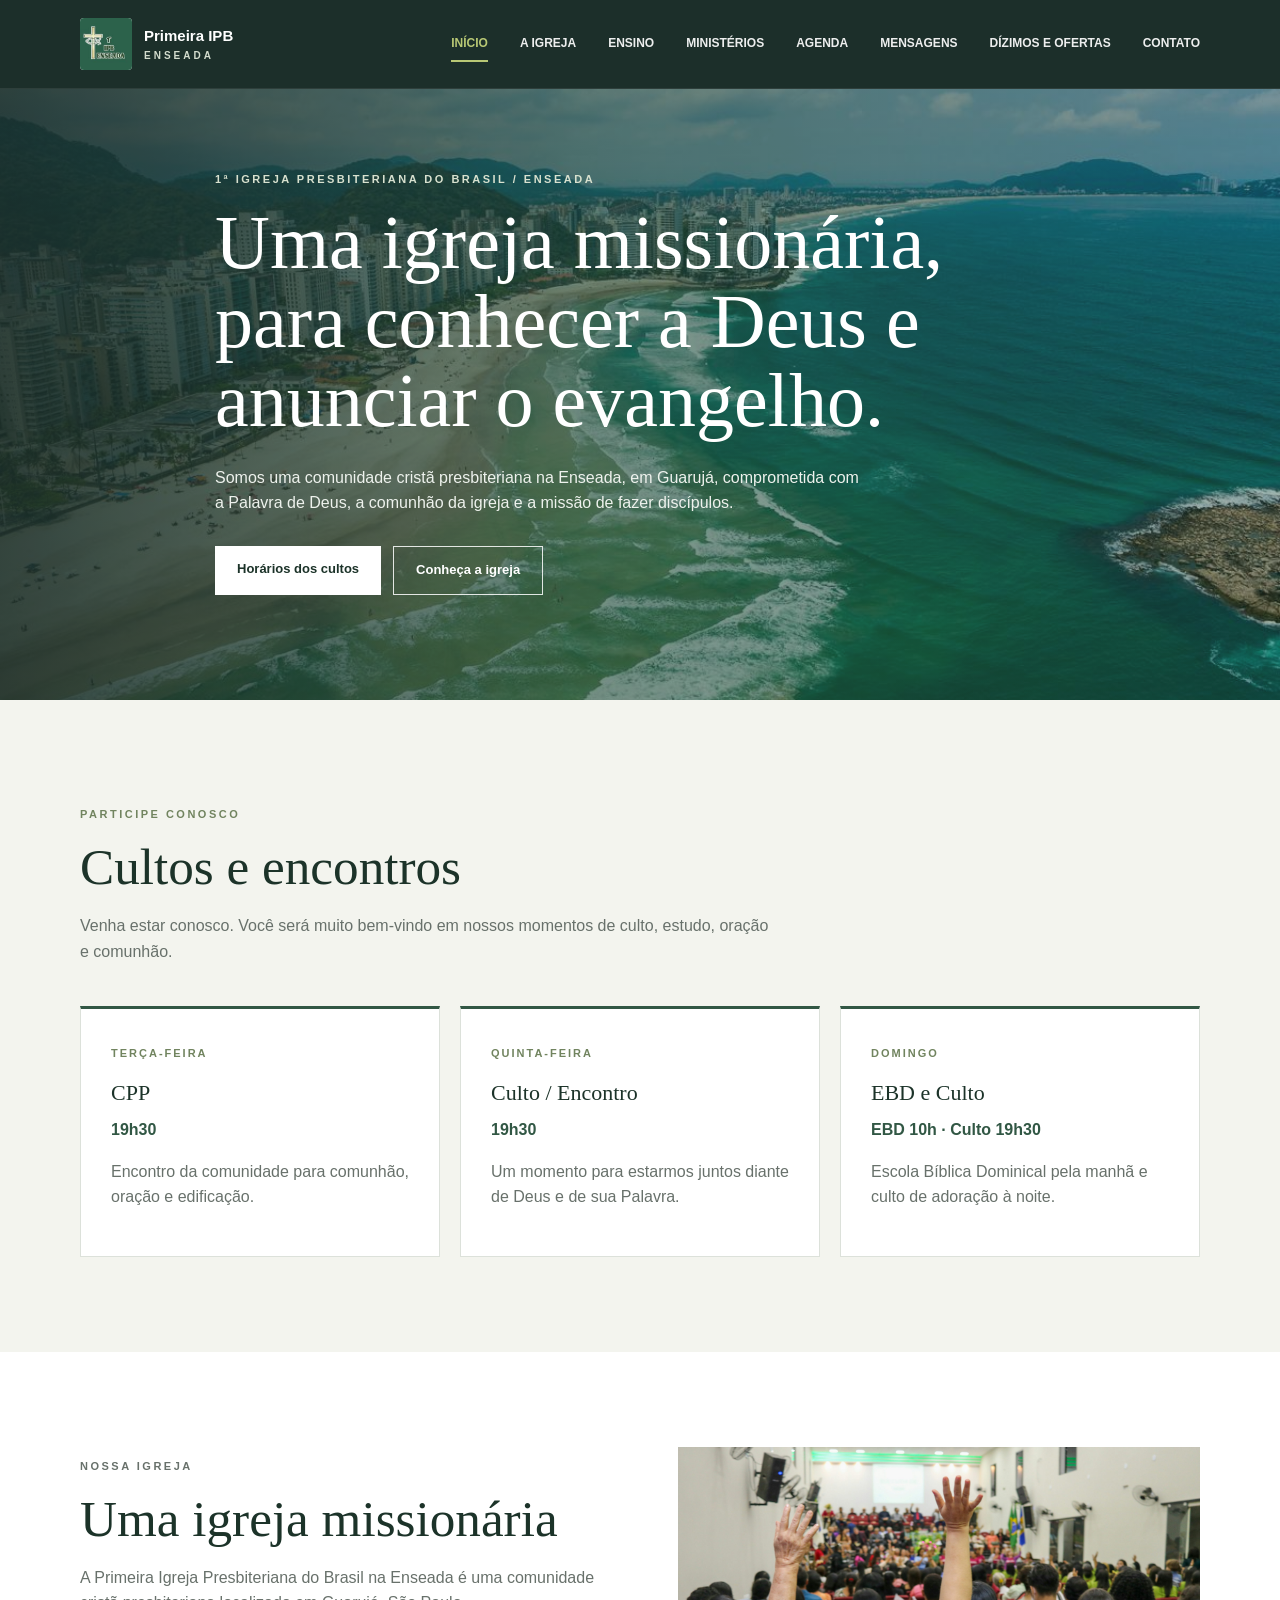
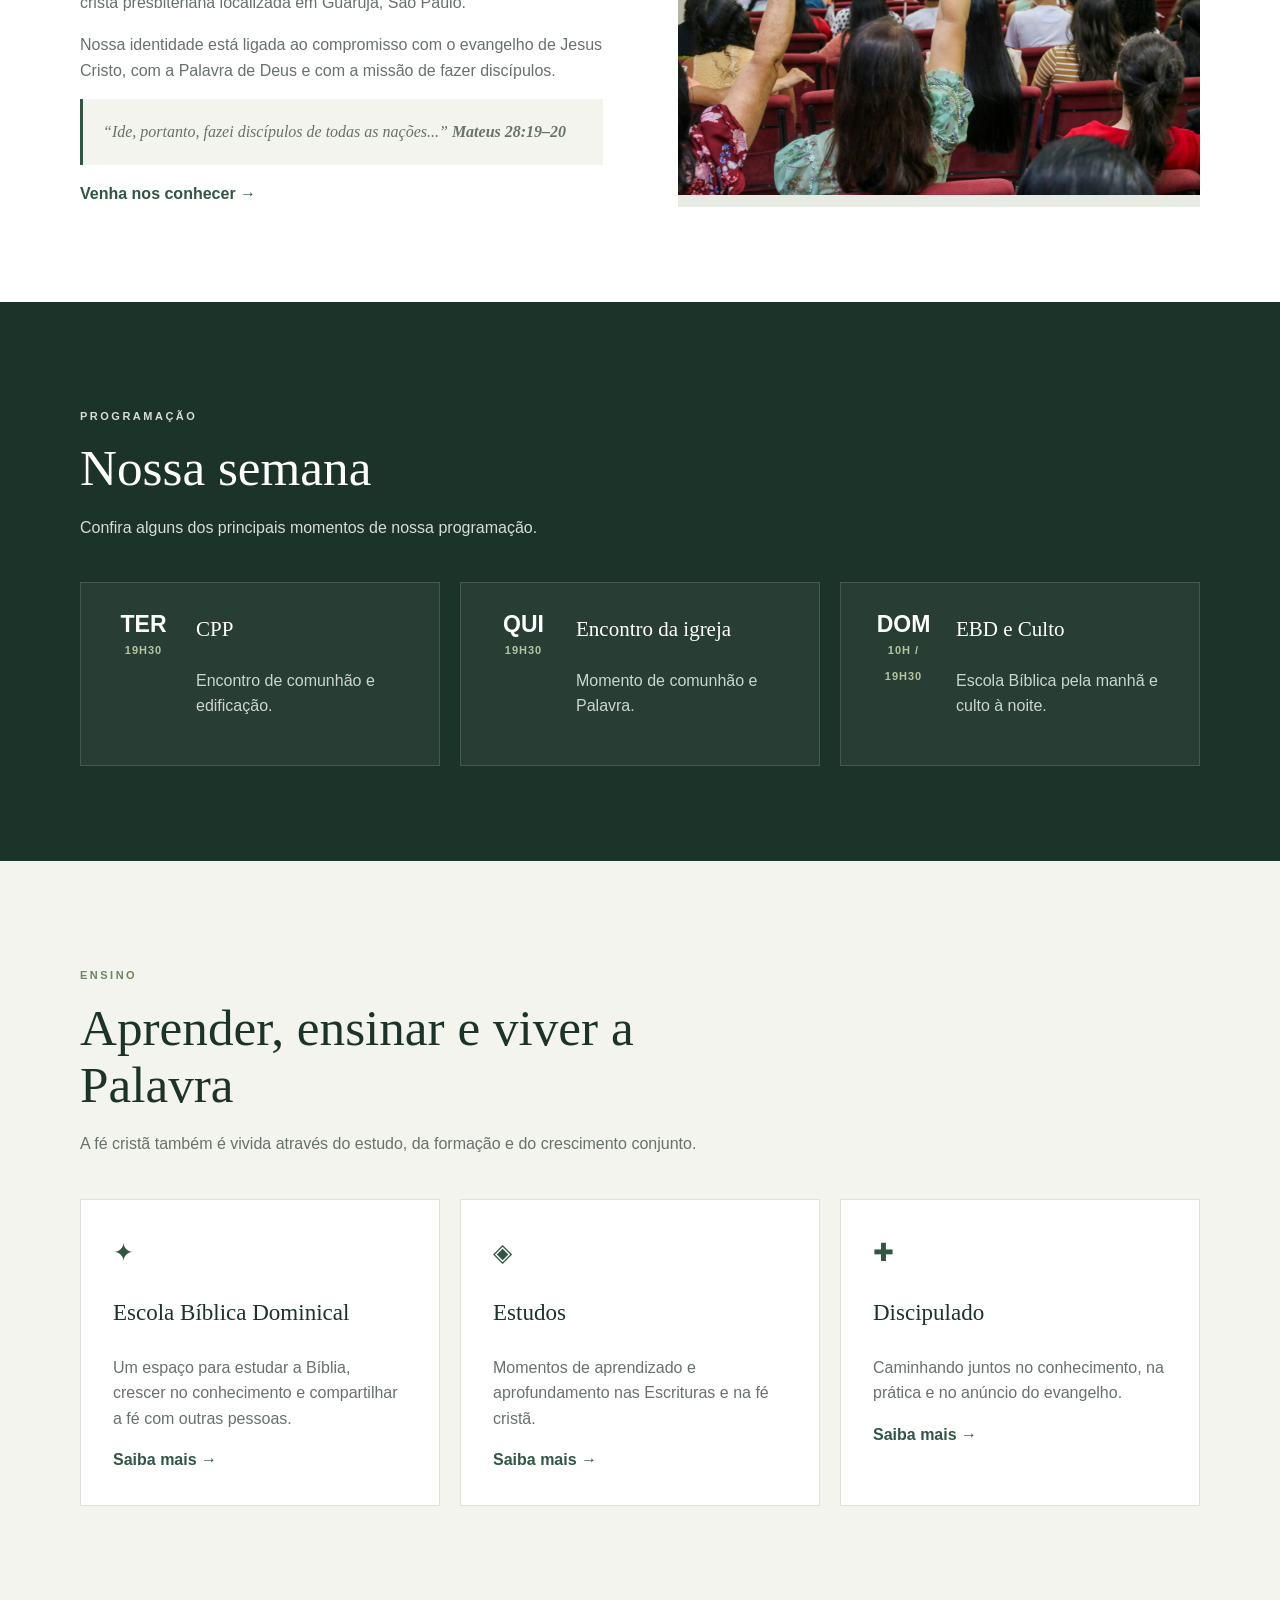
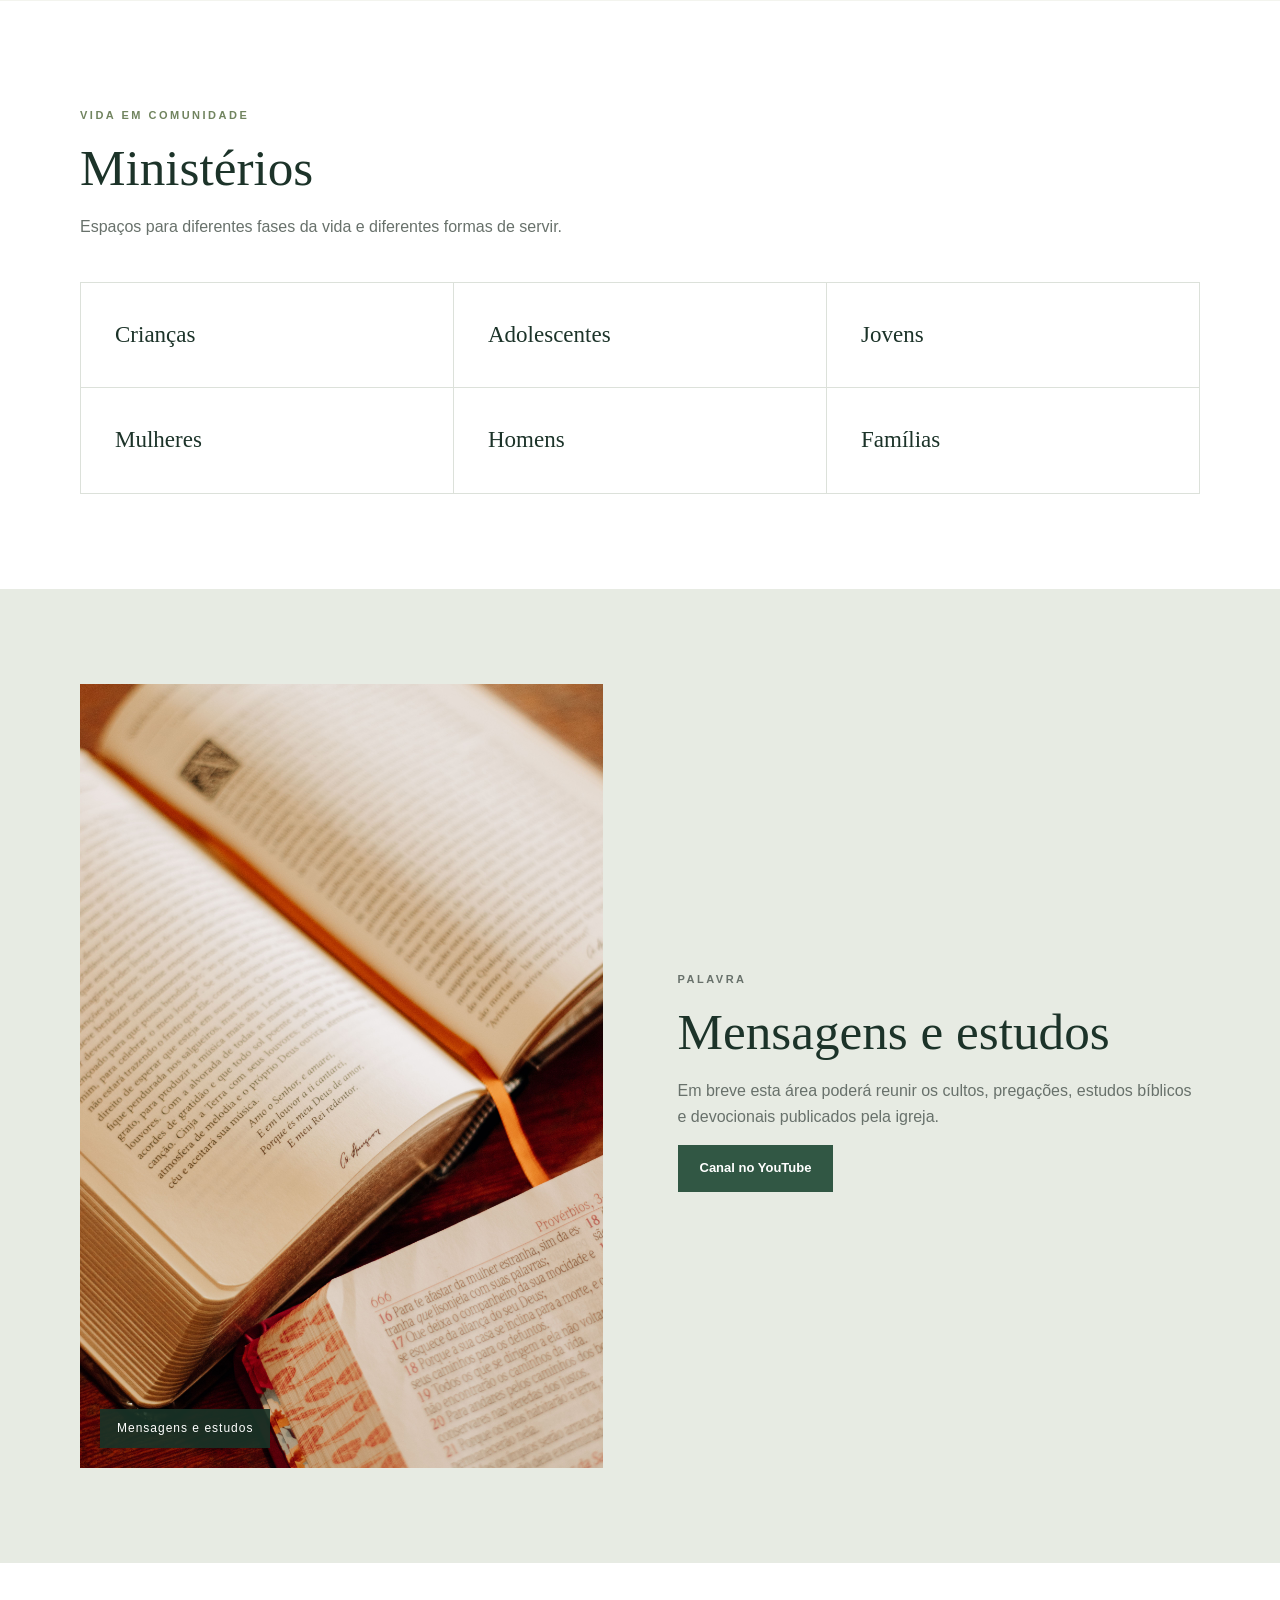
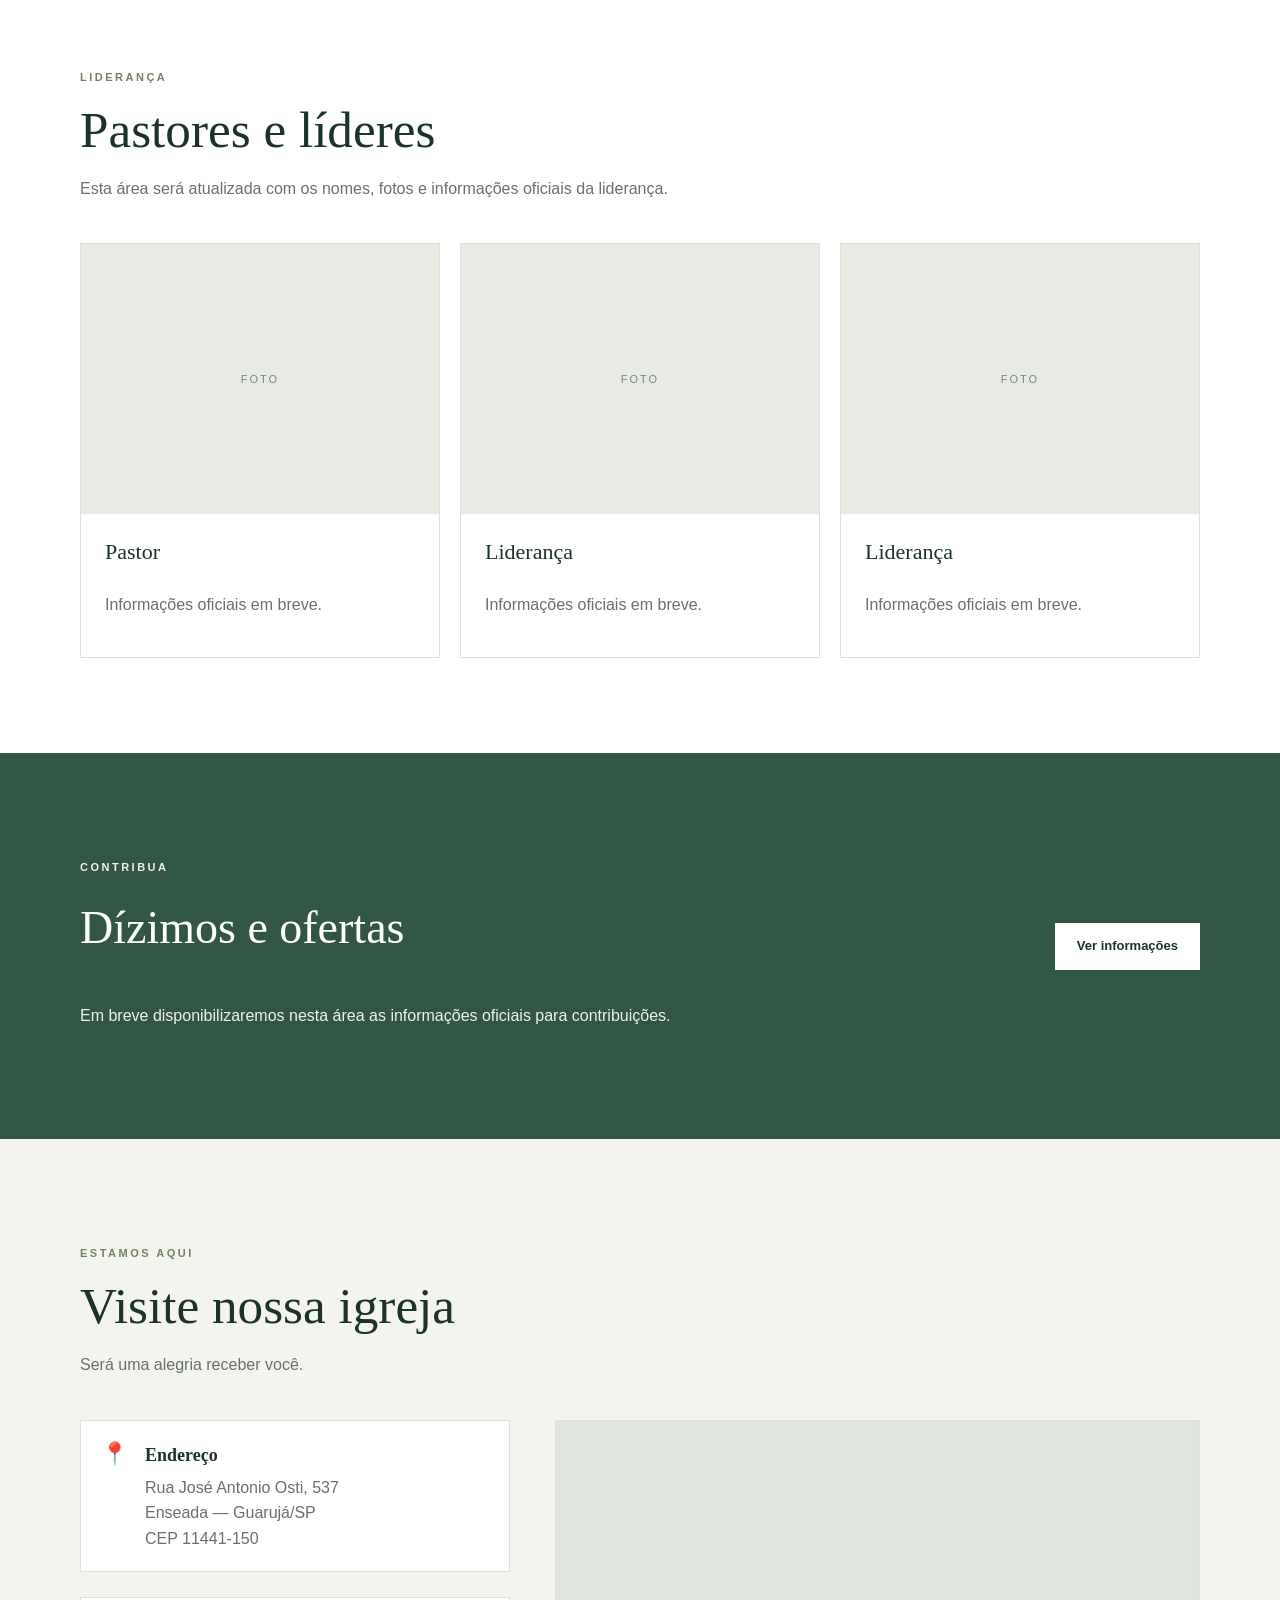
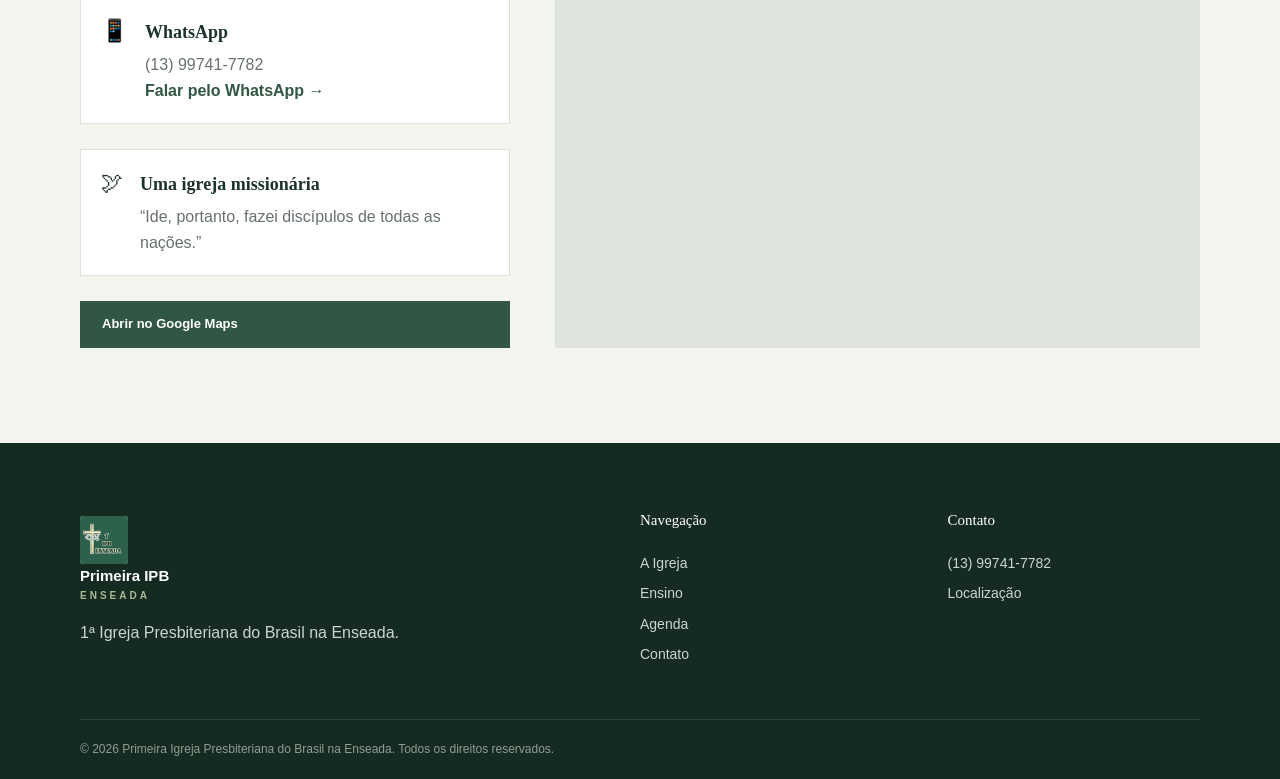
==== index.html @ 8210e544 "Primeira versão do site da IPB Enseada" ====
<!DOCTYPE html>
<html lang="pt-BR">
<head>
    <meta charset="UTF-8">
    <meta name="viewport" content="width=device-width, initial-scale=1.0">

    <title>Primeira IPB Enseada | Igreja Presbiteriana</title>

    <meta
        name="description"
        content="Primeira Igreja Presbiteriana do Brasil na Enseada, Guarujá. Uma igreja missionária comprometida com o evangelho, a Palavra de Deus e a vida em comunidade."
    >

    <link rel="stylesheet" href="styles.css">
</head>

<body>

    <!-- =========================
         CABEÇALHO
    ========================== -->

    <header class="header">

        <div class="container header-content">

            <a href="#inicio" class="logo">

                <img
                    src="images/logo.jpg"
                    alt="Primeira IPB Enseada"
                    class="logo-image"
                >

                <span class="logo-text">
                    <strong>Primeira IPB</strong>
                    <small>Enseada</small>
                </span>

            </a>


            <button
                class="menu-button"
                id="menuButton"
                aria-label="Abrir menu"
                aria-expanded="false"
                type="button"
            >
                ☰
            </button>


            <nav class="nav" id="mainNav">

                <a href="#inicio">Início</a>
                <a href="#igreja">A Igreja</a>
                <a href="#ensino">Ensino</a>
                <a href="#ministerios">Ministérios</a>
                <a href="#agenda">Agenda</a>
                <a href="#mensagens">Mensagens</a>
                <a href="#ofertas">Dízimos e Ofertas</a>
                <a href="#contato">Contato</a>

            </nav>

        </div>

    </header>


    <main>

        <!-- =========================
             HERO
        ========================== -->

        <section id="inicio" class="hero">

            <img
                src="images/hero-enseada.jpg"
                alt="Praia da Enseada"
                class="hero-image"
            >

            <div class="hero-overlay"></div>


            <div class="container hero-content">

                <p class="eyebrow">
                    1ª Igreja Presbiteriana do Brasil / Enseada
                </p>

                <h1>
                    Uma igreja missionária,
                    para conhecer a Deus
                    e anunciar o evangelho.
                </h1>

                <p class="hero-text">
                    Somos uma comunidade cristã presbiteriana na Enseada,
                    em Guarujá, comprometida com a Palavra de Deus,
                    a comunhão da igreja e a missão de fazer discípulos.
                </p>


                <div class="hero-buttons">

                    <a href="#cultos" class="button button-light">
                        Horários dos cultos
                    </a>

                    <a href="#igreja" class="button button-outline">
                        Conheça a igreja
                    </a>

                </div>

            </div>

        </section>


        <!-- =========================
             CULTOS
        ========================== -->

        <section id="cultos" class="section section-light">

            <div class="container">

                <div class="section-heading">

                    <p class="eyebrow">
                        Participe conosco
                    </p>

                    <h2>
                        Cultos e encontros
                    </h2>

                    <p>
                        Venha estar conosco. Você será muito bem-vindo
                        em nossos momentos de culto, estudo, oração e comunhão.
                    </p>

                </div>


                <div class="schedule-grid">

                    <article class="schedule-card">

                        <span class="schedule-day">
                            TERÇA-FEIRA
                        </span>

                        <h3>
                            CPP
                        </h3>

                        <strong>
                            19h30
                        </strong>

                        <p>
                            Encontro da comunidade para comunhão,
                            oração e edificação.
                        </p>

                    </article>


                    <article class="schedule-card">

                        <span class="schedule-day">
                            QUINTA-FEIRA
                        </span>

                        <h3>
                            Culto / Encontro
                        </h3>

                        <strong>
                            19h30
                        </strong>

                        <p>
                            Um momento para estarmos juntos
                            diante de Deus e de sua Palavra.
                        </p>

                    </article>


                    <article class="schedule-card">

                        <span class="schedule-day">
                            DOMINGO
                        </span>

                        <h3>
                            EBD e Culto
                        </h3>

                        <strong>
                            EBD 10h · Culto 19h30
                        </strong>

                        <p>
                            Escola Bíblica Dominical pela manhã
                            e culto de adoração à noite.
                        </p>

                    </article>

                </div>

            </div>

        </section>


        <!-- =========================
             NOSSA IGREJA
        ========================== -->

        <section id="igreja" class="section">

            <div class="container two-columns">

                <div class="content-column">

                    <p class="eyebrow">
                        Nossa igreja
                    </p>

                    <h2>
                        Uma igreja missionária
                    </h2>

                    <p>
                        A Primeira Igreja Presbiteriana do Brasil na Enseada
                        é uma comunidade cristã presbiteriana localizada
                        em Guarujá, São Paulo.
                    </p>

                    <p>
                        Nossa identidade está ligada ao compromisso com
                        o evangelho de Jesus Cristo, com a Palavra de Deus
                        e com a missão de fazer discípulos.
                    </p>

                    <p class="mission-verse">
                        “Ide, portanto, fazei discípulos de todas as nações...”
                        <strong>Mateus 28:19–20</strong>
                    </p>

                    <a href="#contato" class="text-link">
                        Venha nos conhecer →
                    </a>

                </div>


                <div class="image-box">

                    <img
                        src="images/culto.jpg"
                        alt="Momento de culto"
                    >

                </div>

            </div>

        </section>


        <!-- =========================
             AGENDA
        ========================== -->

        <section id="agenda" class="section section-dark">

            <div class="container">

                <div class="section-heading light">

                    <p class="eyebrow">
                        Programação
                    </p>

                    <h2>
                        Nossa semana
                    </h2>

                    <p>
                        Confira alguns dos principais momentos
                        de nossa programação.
                    </p>

                </div>


                <div class="event-grid">

                    <article class="event-card">

                        <div class="event-date">
                            <strong>TER</strong>
                            <span>19H30</span>
                        </div>

                        <div>
                            <h3>
                                CPP
                            </h3>

                            <p>
                                Encontro de comunhão e edificação.
                            </p>
                        </div>

                    </article>


                    <article class="event-card">

                        <div class="event-date">
                            <strong>QUI</strong>
                            <span>19H30</span>
                        </div>

                        <div>
                            <h3>
                                Encontro da igreja
                            </h3>

                            <p>
                                Momento de comunhão e Palavra.
                            </p>
                        </div>

                    </article>


                    <article class="event-card">

                        <div class="event-date">
                            <strong>DOM</strong>
                            <span>10H / 19H30</span>
                        </div>

                        <div>
                            <h3>
                                EBD e Culto
                            </h3>

                            <p>
                                Escola Bíblica pela manhã e culto à noite.
                            </p>
                        </div>

                    </article>

                </div>

            </div>

        </section>


        <!-- =========================
             ENSINO
        ========================== -->

        <section id="ensino" class="section section-light">

            <div class="container">

                <div class="section-heading">

                    <p class="eyebrow">
                        Ensino
                    </p>

                    <h2>
                        Aprender, ensinar e viver a Palavra
                    </h2>

                    <p>
                        A fé cristã também é vivida através do estudo,
                        da formação e do crescimento conjunto.
                    </p>

                </div>


                <div class="cards-grid">

                    <article class="feature-card">

                        <div class="feature-icon">
                            ✦
                        </div>

                        <h3>
                            Escola Bíblica Dominical
                        </h3>

                        <p>
                            Um espaço para estudar a Bíblia,
                            crescer no conhecimento e compartilhar
                            a fé com outras pessoas.
                        </p>

                        <a href="#contato">
                            Saiba mais →
                        </a>

                    </article>


                    <article class="feature-card">

                        <div class="feature-icon">
                            ◈
                        </div>

                        <h3>
                            Estudos
                        </h3>

                        <p>
                            Momentos de aprendizado e aprofundamento
                            nas Escrituras e na fé cristã.
                        </p>

                        <a href="#contato">
                            Saiba mais →
                        </a>

                    </article>


                    <article class="feature-card">

                        <div class="feature-icon">
                            ✚
                        </div>

                        <h3>
                            Discipulado
                        </h3>

                        <p>
                            Caminhando juntos no conhecimento,
                            na prática e no anúncio do evangelho.
                        </p>

                        <a href="#contato">
                            Saiba mais →
                        </a>

                    </article>

                </div>

            </div>

        </section>


        <!-- =========================
             MINISTÉRIOS
        ========================== -->

        <section id="ministerios" class="section">

            <div class="container">

                <div class="section-heading">

                    <p class="eyebrow">
                        Vida em comunidade
                    </p>

                    <h2>
                        Ministérios
                    </h2>

                    <p>
                        Espaços para diferentes fases da vida
                        e diferentes formas de servir.
                    </p>

                </div>


                <div class="ministry-grid">

                    <div>
                        Crianças
                    </div>

                    <div>
                        Adolescentes
                    </div>

                    <div>
                        Jovens
                    </div>

                    <div>
                        Mulheres
                    </div>

                    <div>
                        Homens
                    </div>

                    <div>
                        Famílias
                    </div>

                </div>

            </div>

        </section>


        <!-- =========================
             MENSAGENS
        ========================== -->

        <section id="mensagens" class="section section-soft">

            <div class="container two-columns">

                <div class="image-box video-box">

                    <img
                        src="images/biblia.jpg"
                        alt="Bíblia aberta"
                    >

                    <div class="video-label">
                        Mensagens e estudos
                    </div>

                </div>


                <div class="content-column">

                    <p class="eyebrow">
                        Palavra
                    </p>

                    <h2>
                        Mensagens e estudos
                    </h2>

                    <p>
                        Em breve esta área poderá reunir os cultos,
                        pregações, estudos bíblicos e devocionais
                        publicados pela igreja.
                    </p>

                    <a href="#" class="button button-dark">
                        Canal no YouTube
                    </a>

                </div>

            </div>

        </section>


        <!-- =========================
             LIDERANÇA
        ========================== -->

        <section id="lideranca" class="section">

            <div class="container">

                <div class="section-heading">

                    <p class="eyebrow">
                        Liderança
                    </p>

                    <h2>
                        Pastores e líderes
                    </h2>

                    <p>
                        Esta área será atualizada com os nomes,
                        fotos e informações oficiais da liderança.
                    </p>

                </div>


                <div class="people-grid">

                    <article class="person-card">

                        <div class="person-photo">
                            Foto
                        </div>

                        <h3>
                            Pastor
                        </h3>

                        <p>
                            Informações oficiais em breve.
                        </p>

                    </article>


                    <article class="person-card">

                        <div class="person-photo">
                            Foto
                        </div>

                        <h3>
                            Liderança
                        </h3>

                        <p>
                            Informações oficiais em breve.
                        </p>

                    </article>


                    <article class="person-card">

                        <div class="person-photo">
                            Foto
                        </div>

                        <h3>
                            Liderança
                        </h3>

                        <p>
                            Informações oficiais em breve.
                        </p>

                    </article>

                </div>

            </div>

        </section>


        <!-- =========================
             DÍZIMOS E OFERTAS
        ========================== -->

        <section id="ofertas" class="section section-gold">

            <div class="container offer-content">

                <div>

                    <p class="eyebrow eyebrow-dark">
                        Contribua
                    </p>

                    <h2>
                        Dízimos e ofertas
                    </h2>

                    <p>
                        Em breve disponibilizaremos nesta área
                        as informações oficiais para contribuições.
                    </p>

                </div>

                <a href="#contato" class="button button-light">
                    Ver informações
                </a>

            </div>

        </section>


        <!-- =========================
             CONTATO + MAPA
        ========================== -->

        <section id="contato" class="section section-light">

            <div class="container">

                <div class="section-heading">

                    <p class="eyebrow">
                        Estamos aqui
                    </p>

                    <h2>
                        Visite nossa igreja
                    </h2>

                    <p>
                        Será uma alegria receber você.
                    </p>

                </div>


                <div class="contact-layout">

                    <div class="contact-information">

                        <div class="contact-item">

                            <span class="contact-icon">
                                📍
                            </span>

                            <div>

                                <strong>
                                    Endereço
                                </strong>

                                <p>
                                    Rua José Antonio Osti, 537<br>
                                    Enseada — Guarujá/SP<br>
                                    CEP 11441-150
                                </p>

                            </div>

                        </div>


                        <div class="contact-item">

                            <span class="contact-icon">
                                📱
                            </span>

                            <div>

                                <strong>
                                    WhatsApp
                                </strong>

                                <p>
                                    (13) 99741-7782
                                </p>

                                <a
                                    href="https://wa.me/5513997417782"
                                    target="_blank"
                                    rel="noopener noreferrer"
                                    class="text-link"
                                >
                                    Falar pelo WhatsApp →
                                </a>

                            </div>

                        </div>


                        <div class="contact-item">

                            <span class="contact-icon">
                                🕊
                            </span>

                            <div>

                                <strong>
                                    Uma igreja missionária
                                </strong>

                                <p>
                                    “Ide, portanto, fazei discípulos
                                    de todas as nações.”
                                </p>

                            </div>

                        </div>


                        <a
                            href="https://maps.app.goo.gl/QUCp6y13UafQjbnQ9"
                            target="_blank"
                            rel="noopener noreferrer"
                            class="button button-dark"
                        >
                            Abrir no Google Maps
                        </a>

                    </div>


                    <div class="map-wrapper">

                        <iframe
                            src="https://www.google.com/maps?q=Rua%20Jos%C3%A9%20Antonio%20Osti%2C%20537%2C%20Enseada%2C%20Guaruj%C3%A1%2C%20SP&output=embed"
                            title="Localização da Primeira IPB Enseada"
                            loading="lazy"
                            referrerpolicy="no-referrer-when-downgrade"
                            allowfullscreen
                        ></iframe>

                    </div>

                </div>

            </div>

        </section>

    </main>


    <!-- =========================
         RODAPÉ
    ========================== -->

    <footer class="footer">

        <div class="container footer-grid">

            <div>

                <a href="#inicio" class="logo footer-logo">

                    <img
                        src="images/logo.jpg"
                        alt="Primeira IPB Enseada"
                        class="logo-image"
                    >

                    <span class="logo-text">

                        <strong>
                            Primeira IPB
                        </strong>

                        <small>
                            Enseada
                        </small>

                    </span>

                </a>

                <p>
                    1ª Igreja Presbiteriana do Brasil na Enseada.
                </p>

            </div>


            <div>

                <h4>
                    Navegação
                </h4>

                <a href="#igreja">
                    A Igreja
                </a>

                <a href="#ensino">
                    Ensino
                </a>

                <a href="#agenda">
                    Agenda
                </a>

                <a href="#contato">
                    Contato
                </a>

            </div>


            <div>

                <h4>
                    Contato
                </h4>

                <a href="tel:+5513997417782">
                    (13) 99741-7782
                </a>

                <a
                    href="https://maps.app.goo.gl/QUCp6y13UafQjbnQ9"
                    target="_blank"
                    rel="noopener noreferrer"
                >
                    Localização
                </a>

            </div>

        </div>


        <div class="container footer-bottom">

            © 2026 Primeira Igreja Presbiteriana do Brasil na Enseada.
            Todos os direitos reservados.

        </div>

    </footer>


    <script src="script.js"></script>

</body>
</html>
---- styles.css ----
:root {
    --verde-topo: #1c2f2a;
    --verde: #315744;
    --verde-medio: #3d6952;
    --verde-oliva: #71845f;
    --verde-claro: #b8c875;
    --verde-escuro: #1c3329;

    --offwhite: #f3f4ee;
    --offwhite-escuro: #e7ebe3;

    --texto: #26352d;
    --cinza: #68716b;

    --branco: #ffffff;
    --borda: #dce1da;
}

* {
    box-sizing: border-box;
}

html {
    scroll-behavior: smooth;
}

body {
    margin: 0;
    background: var(--branco);
    color: var(--texto);
    font-family: Arial, Helvetica, sans-serif;
    line-height: 1.6;
}

a {
    color: inherit;
    text-decoration: none;
}

img {
    display: block;
    max-width: 100%;
}

button {
    font-family: inherit;
}

.container {
    width: min(1120px, calc(100% - 40px));
    margin: 0 auto;
}


/* =========================================================
   TIPOGRAFIA
========================================================= */

h1,
h2,
h3,
h4 {
    font-family: Georgia, "Times New Roman", serif;
    font-weight: normal;
}


/* =========================================================
   HEADER
========================================================= */

.header {
    position: absolute;
    top: 0;
    left: 0;
    right: 0;

    z-index: 1000;

    background: var(--verde-topo);

    border-bottom: 1px solid rgba(255,255,255,0.08);
}

.header-content {
    min-height: 88px;

    display: flex;
    align-items: center;
    justify-content: space-between;
}


/* =========================================================
   LOGO
========================================================= */

.logo {
    display: flex;
    align-items: center;
    gap: 12px;
    color: white;
}

.logo-image {
    width: 52px;
    height: 52px;

    object-fit: contain;

    border-radius: 4px;

    background: white;
}

.logo-text strong,
.logo-text small {
    display: block;
}

.logo-text strong {
    color: white;
    font-size: 15px;
}

.logo-text small {
    color: #d4ddce;
    font-size: 10px;
    font-weight: bold;
    letter-spacing: 3px;
    text-transform: uppercase;
}


/* =========================================================
   MENU
========================================================= */

.nav {
    display: flex;
    align-items: center;
    gap: 32px;

    color: white;

    font-size: 12px;
    font-weight: bold;

    text-transform: uppercase;
}

.nav a {
    position: relative;

    padding: 8px 0;

    color: rgba(255,255,255,0.92);

    transition: color 0.2s ease;
}

.nav a:hover {
    color: var(--verde-claro);
}

.nav a:first-child {
    color: var(--verde-claro);
}

.nav a:first-child::after {
    content: "";

    position: absolute;

    left: 0;
    right: 0;
    bottom: 0;

    height: 2px;

    background: var(--verde-claro);
}


/* =========================================================
   MENU MOBILE
========================================================= */

.menu-button {
    display: none;

    padding: 5px;

    border: none;

    background: transparent;

    color: white;

    font-size: 27px;

    cursor: pointer;
}


/* =========================================================
   HERO
========================================================= */

.hero {
    position: relative;

    min-height: 700px;

    display: flex;
    align-items: center;

    overflow: hidden;

    background: var(--verde-topo);
}

.hero-image {
    position: absolute;

    inset: 0;

    width: 100%;
    height: 100%;

    object-fit: cover;
}

.hero-overlay {
    position: absolute;

    inset: 0;

    background:
        linear-gradient(
            90deg,
            rgba(28, 47, 42, 0.88) 0%,
            rgba(38, 78, 60, 0.60) 45%,
            rgba(38, 78, 60, 0.35) 100%
        );
}

.hero::after {
    content: "";

    position: absolute;

    inset: 0;

    background: rgba(31, 73, 55, 0.08);

    pointer-events: none;
}

.hero-content {
    position: relative;

    z-index: 3;

    max-width: 850px;

    margin-top: 55px;

    color: white;
}

.eyebrow {
    margin-bottom: 14px;

    color: var(--verde-oliva);

    font-size: 11px;

    font-weight: bold;

    letter-spacing: 2.5px;

    text-transform: uppercase;
}

.hero .eyebrow {
    color: #d8e1cf;
}

.hero h1 {
    margin: 0 0 25px;

    color: white;

    font-size: clamp(43px, 6vw, 76px);

    line-height: 1.04;
}

.hero-text {
    max-width: 650px;

    color: #eef2ed;

    font-size: 16px;
}

.hero-buttons {
    display: flex;

    gap: 12px;

    margin-top: 30px;
}


/* =========================================================
   BOTÕES
========================================================= */

.button {
    display: inline-block;

    padding: 13px 22px;

    font-size: 13px;

    font-weight: bold;

    transition:
        transform 0.2s ease,
        background 0.2s ease,
        color 0.2s ease;
}

.button:hover {
    transform: translateY(-2px);
}

.button-light {
    background: white;
    color: var(--verde-escuro);
}

.button-light:hover {
    background: var(--offwhite);
}

.button-outline {
    border: 1px solid rgba(255,255,255,0.85);
    color: white;
}

.button-outline:hover {
    background: white;
    color: var(--verde-escuro);
}

.button-dark {
    background: var(--verde);
    color: white;
}

.button-dark:hover {
    background: var(--verde-escuro);
}


/* =========================================================
   SEÇÕES
========================================================= */

.section {
    padding: 95px 0;
}

.section-light {
    background: var(--offwhite);
}

.section-soft {
    background: var(--offwhite-escuro);
}

.section-dark {
    background: var(--verde-escuro);
    color: white;
}

.section-gold {
    background: var(--verde);
    color: white;
}


/* =========================================================
   TÍTULOS
========================================================= */

.section-heading {
    max-width: 700px;
    margin-bottom: 42px;
}

.section-heading h2,
.content-column h2 {
    margin-top: 0;
    margin-bottom: 18px;

    color: var(--verde-escuro);

    font-family: Georgia, "Times New Roman", serif;

    font-size: clamp(36px, 4vw, 52px);

    line-height: 1.12;
}

.section-dark h2 {
    color: white;
}

.section-heading p:not(.eyebrow),
.content-column p {
    color: var(--cinza);
}

.section-dark .section-heading p {
    color: #d5ddd8;
}


/* =========================================================
   CULTOS
========================================================= */

.schedule-grid {
    display: grid;

    grid-template-columns: repeat(3, 1fr);

    gap: 20px;
}

.schedule-card {
    padding: 30px;

    background: white;

    border-top: 3px solid var(--verde);

    border-right: 1px solid var(--borda);
    border-bottom: 1px solid var(--borda);
    border-left: 1px solid var(--borda);

    transition:
        transform 0.2s ease,
        box-shadow 0.2s ease;
}

.schedule-card:hover {
    transform: translateY(-3px);

    box-shadow:
        0 12px 30px rgba(28,51,41,0.08);
}

.schedule-day {
    color: var(--verde-oliva);

    font-size: 11px;

    font-weight: bold;

    letter-spacing: 2px;
}

.schedule-card h3 {
    margin: 10px 0 7px;

    color: var(--verde-escuro);

    font-size: 22px;
}

.schedule-card strong {
    color: var(--verde);
}

.schedule-card p {
    color: var(--cinza);
}


/* =========================================================
   DUAS COLUNAS
========================================================= */

.two-columns {
    display: grid;

    grid-template-columns: 1fr 1fr;

    gap: 75px;

    align-items: center;
}

.image-box {
    min-height: 360px;

    overflow: hidden;

    background: var(--offwhite-escuro);
}

.image-box img {
    width: 100%;
    height: 100%;

    object-fit: cover;
}

.text-link {
    color: var(--verde);

    font-weight: bold;
}

.text-link:hover {
    color: var(--verde-oliva);
}

.mission-verse {
    padding: 20px;

    background: var(--offwhite);

    border-left: 3px solid var(--verde);

    font-family: Georgia, "Times New Roman", serif;

    font-style: italic;
}


/* =========================================================
   AGENDA
========================================================= */

.event-grid {
    display: grid;

    grid-template-columns: repeat(3, 1fr);

    gap: 20px;
}

.event-card {
    display: flex;

    gap: 20px;

    padding: 30px;

    background: rgba(255,255,255,0.05);

    border: 1px solid rgba(255,255,255,0.14);
}

.event-date {
    min-width: 65px;

    text-align: center;
}

.event-date strong {
    display: block;

    color: white;

    font-size: 23px;

    line-height: 1;
}

.event-date span {
    color: #b5c59f;

    font-size: 11px;

    font-weight: bold;

    letter-spacing: 1px;
}

.event-card h3 {
    margin-top: 0;

    color: white;

    font-size: 21px;
}

.event-card p {
    color: #cbd6d0;
}


/* =========================================================
   ENSINO
========================================================= */

.cards-grid {
    display: grid;

    grid-template-columns: repeat(3, 1fr);

    gap: 20px;
}

.feature-card {
    padding: 32px;

    background: white;

    border: 1px solid var(--borda);

    transition:
        transform 0.2s ease,
        box-shadow 0.2s ease;
}

.feature-card:hover {
    transform: translateY(-4px);

    box-shadow:
        0 12px 30px rgba(28,51,41,0.08);
}

.feature-icon {
    color: var(--verde);

    font-size: 25px;
}

.feature-card h3 {
    color: var(--verde-escuro);

    font-size: 23px;
}

.feature-card p {
    color: var(--cinza);
}

.feature-card a {
    color: var(--verde);

    font-weight: bold;
}


/* =========================================================
   MINISTÉRIOS
========================================================= */

.ministry-grid {
    display: grid;

    grid-template-columns: repeat(3, 1fr);

    border-top: 1px solid var(--borda);

    border-left: 1px solid var(--borda);
}

.ministry-grid div {
    padding: 34px;

    background: white;

    border-right: 1px solid var(--borda);

    border-bottom: 1px solid var(--borda);

    color: var(--verde-escuro);

    font-family: Georgia, "Times New Roman", serif;

    font-size: 23px;

    transition:
        background 0.2s ease,
        color 0.2s ease;
}

.ministry-grid div:hover {
    background: var(--verde);

    color: white;
}


/* =========================================================
   MENSAGENS
========================================================= */

.video-box {
    position: relative;
}

.video-label {
    position: absolute;

    left: 20px;
    bottom: 20px;

    padding: 10px 17px;

    background: rgba(25,52,39,0.90);

    color: white;

    font-size: 12px;

    letter-spacing: 1px;
}


/* =========================================================
   LIDERANÇA
========================================================= */

.people-grid {
    display: grid;

    grid-template-columns: repeat(3, 1fr);

    gap: 20px;
}

.person-card {
    padding-bottom: 24px;

    background: white;

    border: 1px solid var(--borda);
}

.person-photo {
    height: 270px;

    display: grid;

    place-items: center;

    background: var(--offwhite-escuro);

    color: #7c857e;

    font-size: 11px;

    letter-spacing: 2px;

    text-transform: uppercase;
}

.person-card h3,
.person-card p {
    margin-left: 24px;

    margin-right: 24px;
}

.person-card h3 {
    margin-top: 20px;

    color: var(--verde-escuro);

    font-size: 22px;
}

.person-card p {
    color: var(--cinza);
}


/* =========================================================
   OFERTAS
========================================================= */

.offer-content {
    display: flex;

    align-items: center;

    justify-content: space-between;

    gap: 40px;
}

.offer-content h2 {
    margin-top: 0;

    color: white;

    font-family: Georgia, "Times New Roman", serif;

    font-size: 46px;
}

.offer-content p {
    color: #edf2ed;
}

.eyebrow-dark {
    color: #dbe5d6;
}


/* =========================================================
   CONTATO
========================================================= */

.contact-layout {
    display: grid;

    grid-template-columns: 0.8fr 1.2fr;

    gap: 45px;

    align-items: stretch;
}

.contact-information {
    display: flex;

    flex-direction: column;

    gap: 25px;
}

.contact-item {
    display: flex;

    gap: 17px;

    padding: 20px;

    background: white;

    border: 1px solid var(--borda);
}

.contact-icon {
    font-size: 22px;

    line-height: 1.2;
}

.contact-item strong {
    display: block;

    margin-bottom: 5px;

    color: var(--verde-escuro);

    font-family: Georgia, "Times New Roman", serif;

    font-size: 18px;
}

.contact-item p {
    margin: 0;

    color: var(--cinza);
}

.map-wrapper {
    min-height: 450px;

    overflow: hidden;

    background: #dfe4df;

    border: 1px solid var(--borda);
}

.map-wrapper iframe {
    display: block;

    width: 100%;
    height: 100%;

    min-height: 450px;

    border: 0;
}


/* =========================================================
   FOOTER
========================================================= */

.footer {
    padding-top: 65px;

    background: #152b22;

    color: #cbd5cf;
}

.footer-grid {
    display: grid;

    grid-template-columns: 2fr 1fr 1fr;

    gap: 55px;
}

.footer-logo .logo-image {
    width: 48px;
    height: 48px;
}

.footer-logo .logo-text strong {
    color: white;
}

.footer-logo .logo-text small {
    color: #a8bb95;
}

.footer-logo p {
    margin-top: 20px;
}

.footer h4 {
    margin-top: 0;

    color: white;

    font-size: 15px;
}

.footer-grid a {
    display: block;

    margin: 8px 0;

    font-size: 14px;
}

.footer-grid a:hover {
    color: #b6c8a6;
}

.footer-bottom {
    margin-top: 45px;

    padding: 20px 0;

    border-top: 1px solid rgba(255,255,255,0.1);

    color: #8f9e96;

    font-size: 12px;
}


/* =========================================================
   TABLET
========================================================= */

@media (max-width: 1000px) {

    .nav {
        gap: 18px;

        font-size: 11px;
    }

    .schedule-grid,
    .cards-grid,
    .event-grid,
    .people-grid {
        grid-template-columns: 1fr;
    }
}


/* =========================================================
   MOBILE
========================================================= */

@media (max-width: 850px) {

    .header {
        background: var(--verde-topo);
    }

    .header-content {
        min-height: 75px;
    }

    .menu-button {
        display: block;
    }

    .nav {
        display: none;

        position: absolute;

        top: 75px;

        left: 0;
        right: 0;

        padding: 25px;

        background: var(--verde-topo);

        border-top: 1px solid rgba(255,255,255,0.08);

        border-bottom: 1px solid rgba(255,255,255,0.12);

        flex-direction: column;

        align-items: flex-start;

        gap: 15px;
    }

    .nav.open {
        display: flex;
    }

    .nav a:first-child::after {
        display: none;
    }

    .two-columns {
        grid-template-columns: 1fr;

        gap: 40px;
    }

    .contact-layout {
        grid-template-columns: 1fr;
    }

    .footer-grid {
        grid-template-columns: 1fr;
    }

    .offer-content {
        flex-direction: column;

        align-items: flex-start;
    }
}


/* =========================================================
   CELULAR
========================================================= */

@media (max-width: 600px) {

    .container {
        width: calc(100% - 28px);
    }

    .logo-image {
        width: 45px;
        height: 45px;
    }

    .logo-text strong {
        font-size: 14px;
    }

    .hero {
        min-height: 650px;
    }

    .hero-content {
        margin-top: 40px;
    }

    .hero h1 {
        font-size: 43px;
    }

    .hero-buttons {
        flex-direction: column;

        align-items: stretch;
    }

    .button {
        text-align: center;
    }

    .ministry-grid {
        grid-template-columns: 1fr;
    }

    .section {
        padding: 70px 0;
    }

    .section-heading h2,
    .content-column h2 {
        font-size: 38px;
    }

    .offer-content h2 {
        font-size: 38px;
    }

    .map-wrapper,
    .map-wrapper iframe {
        min-height: 350px;
    }
}
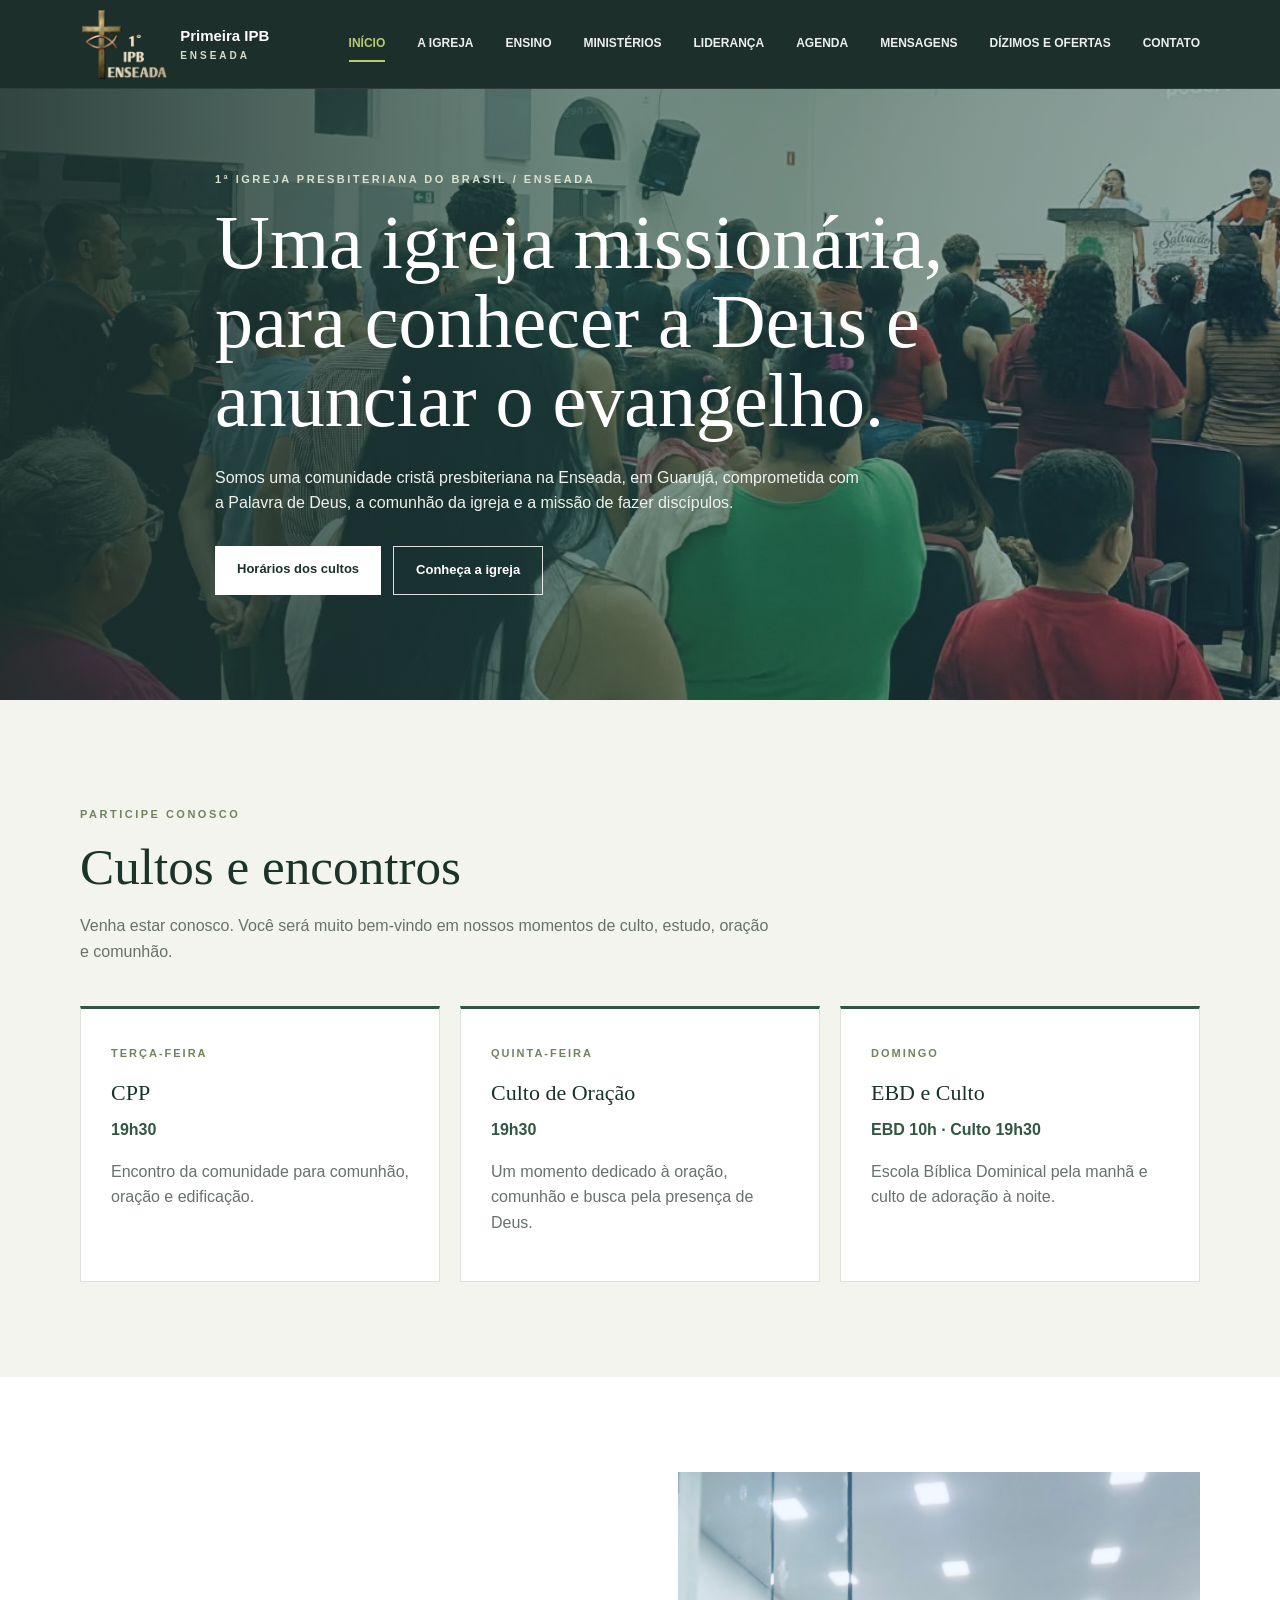
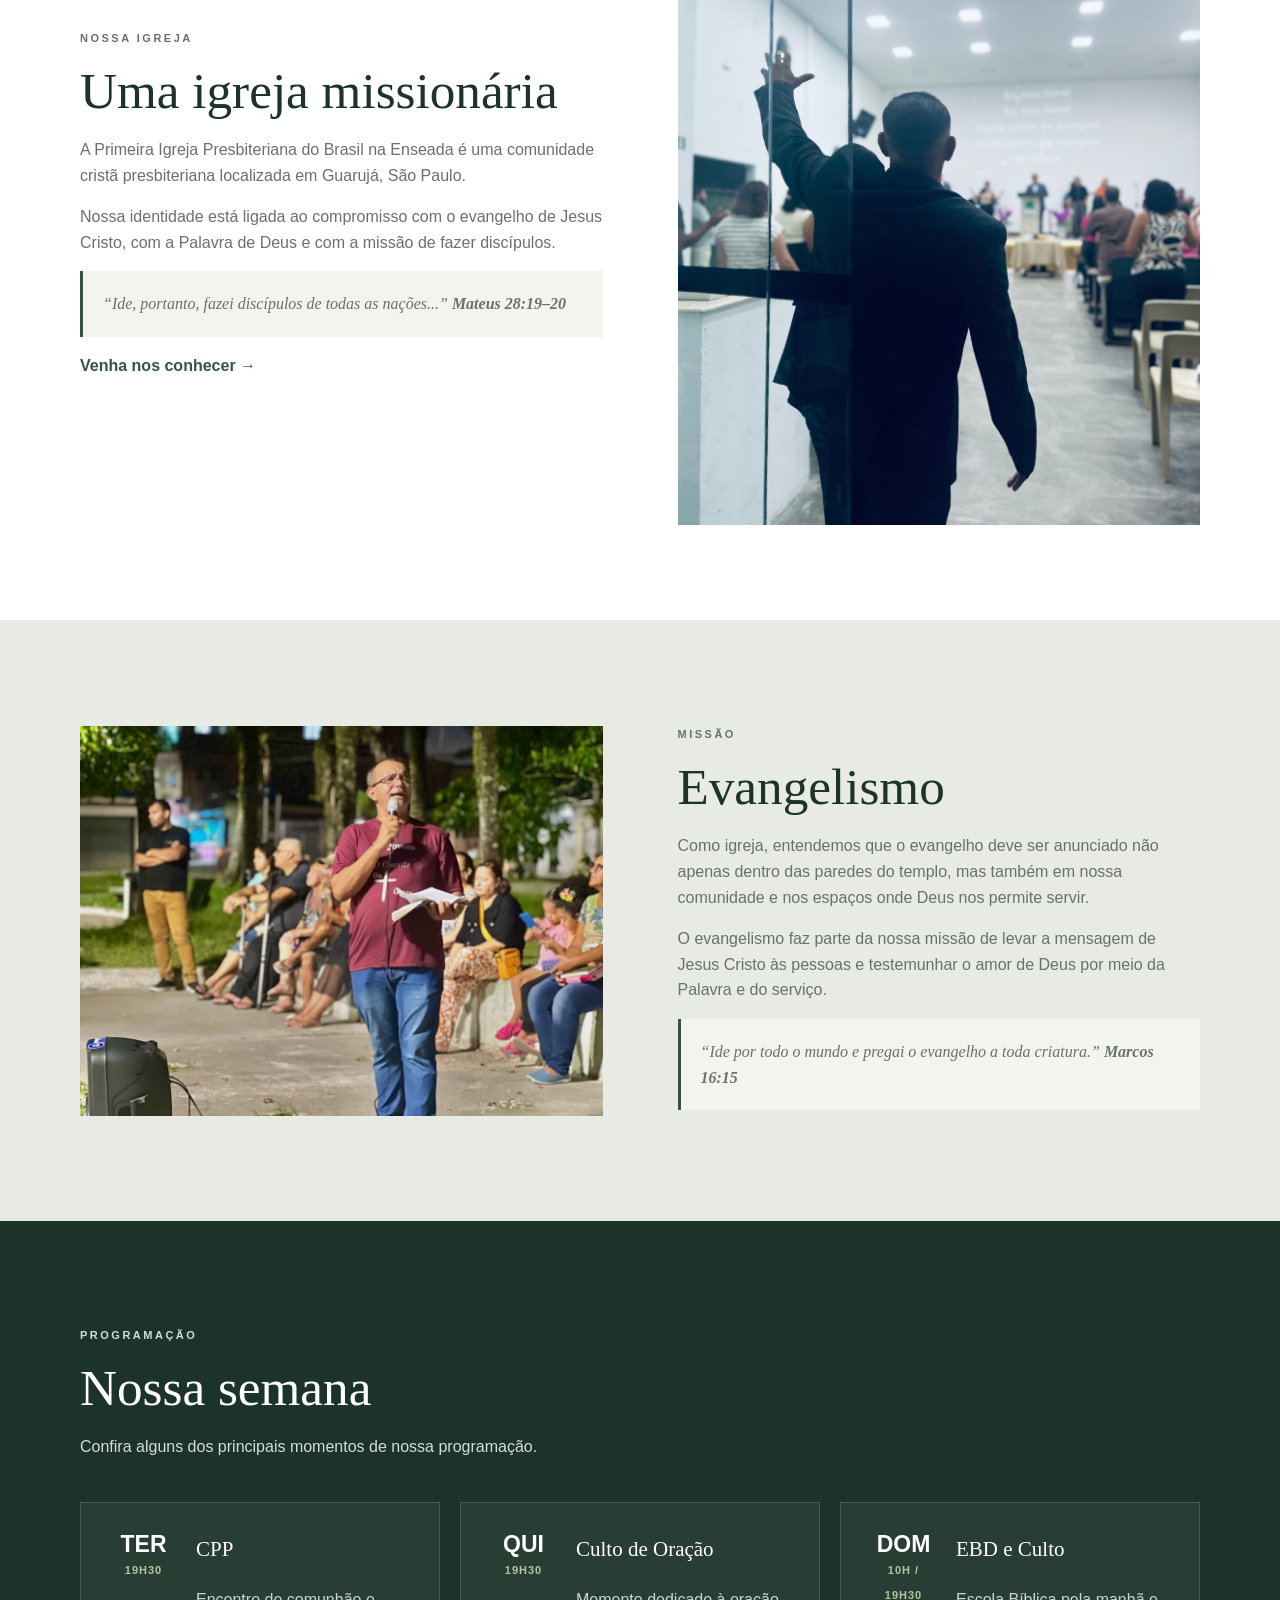
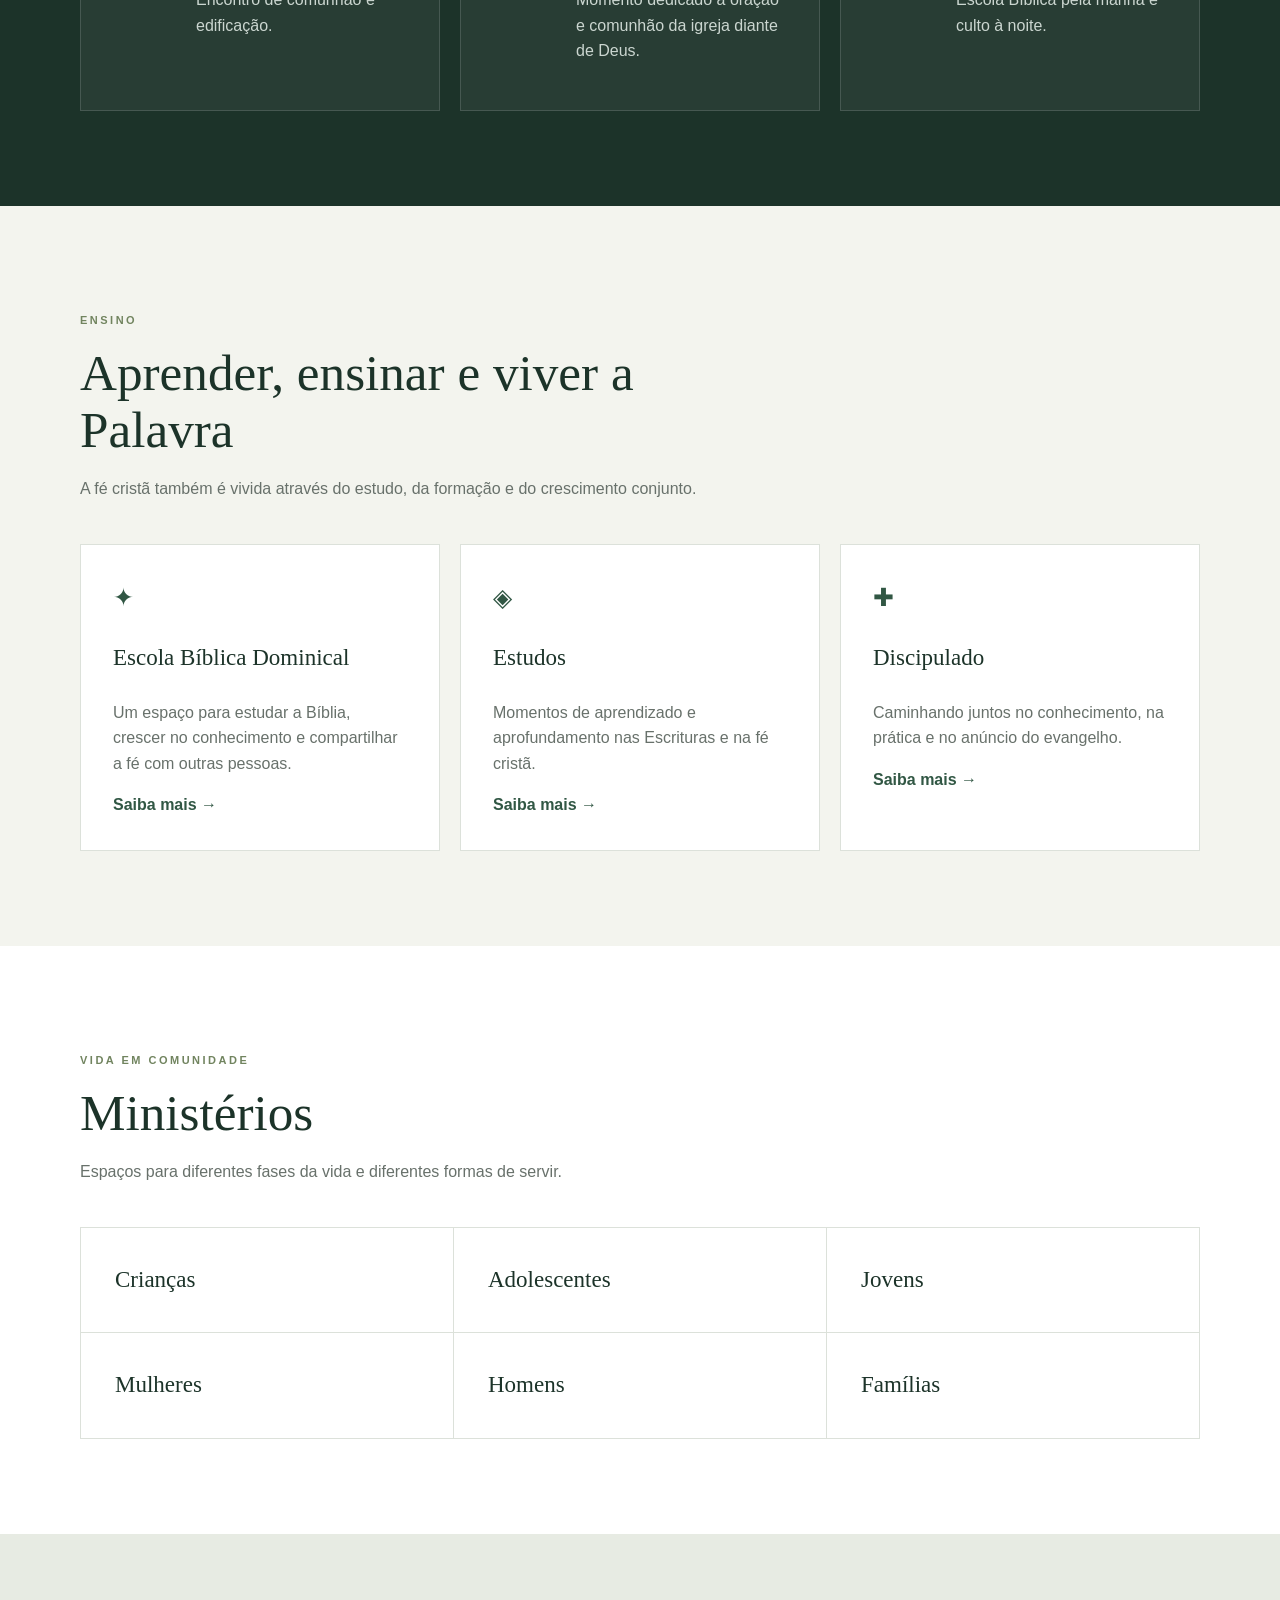
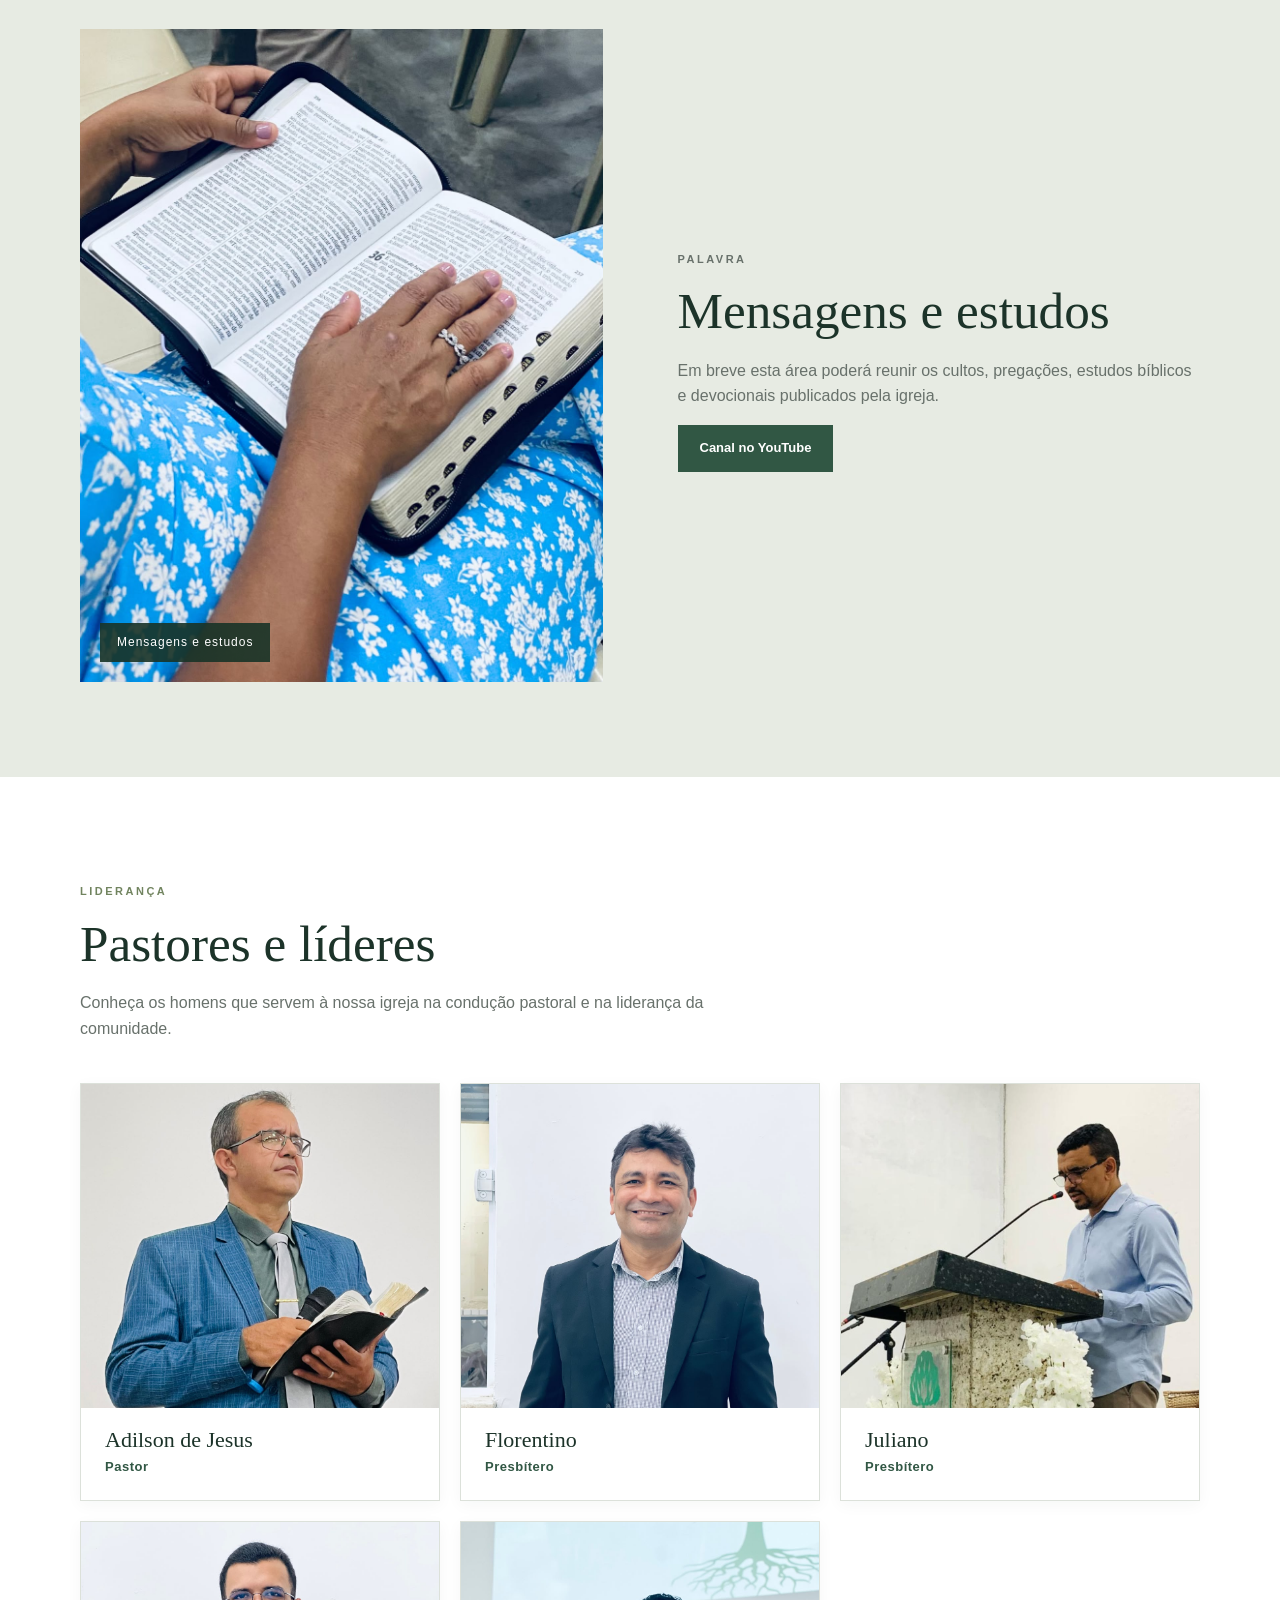
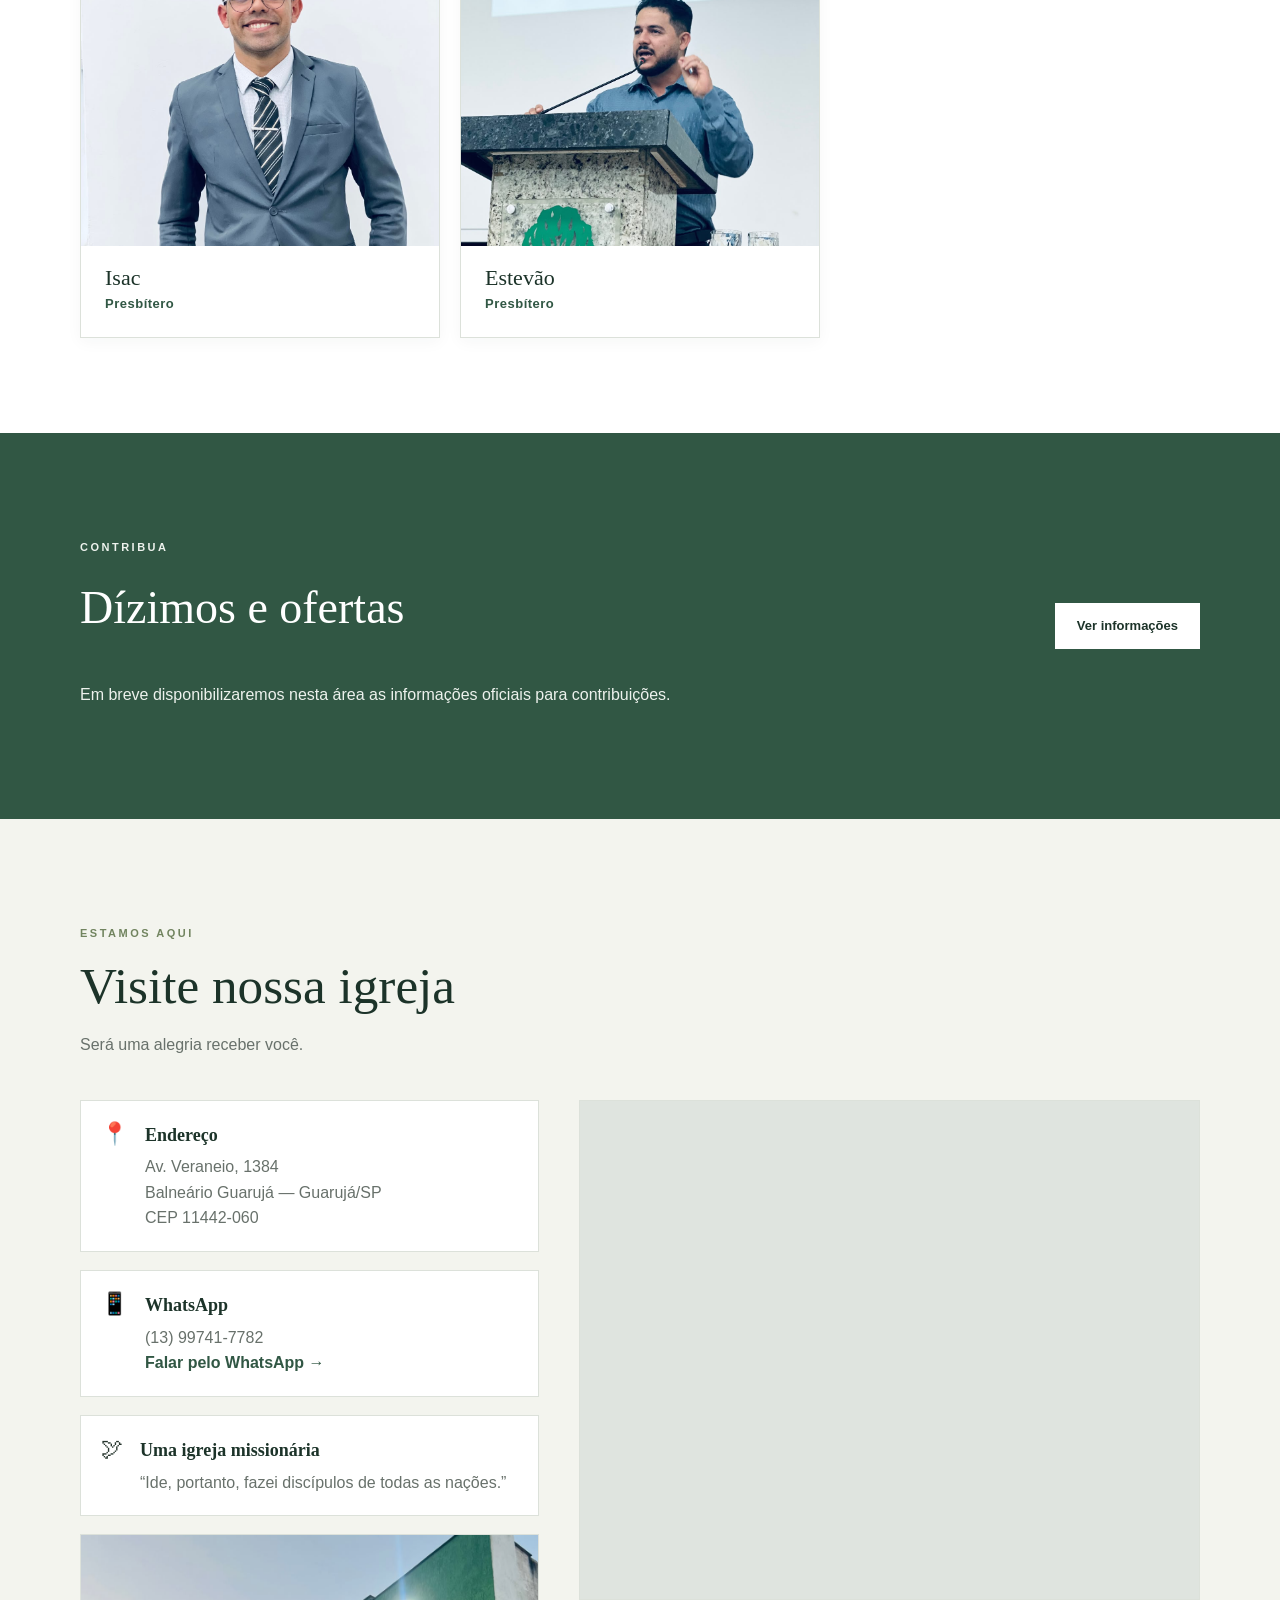
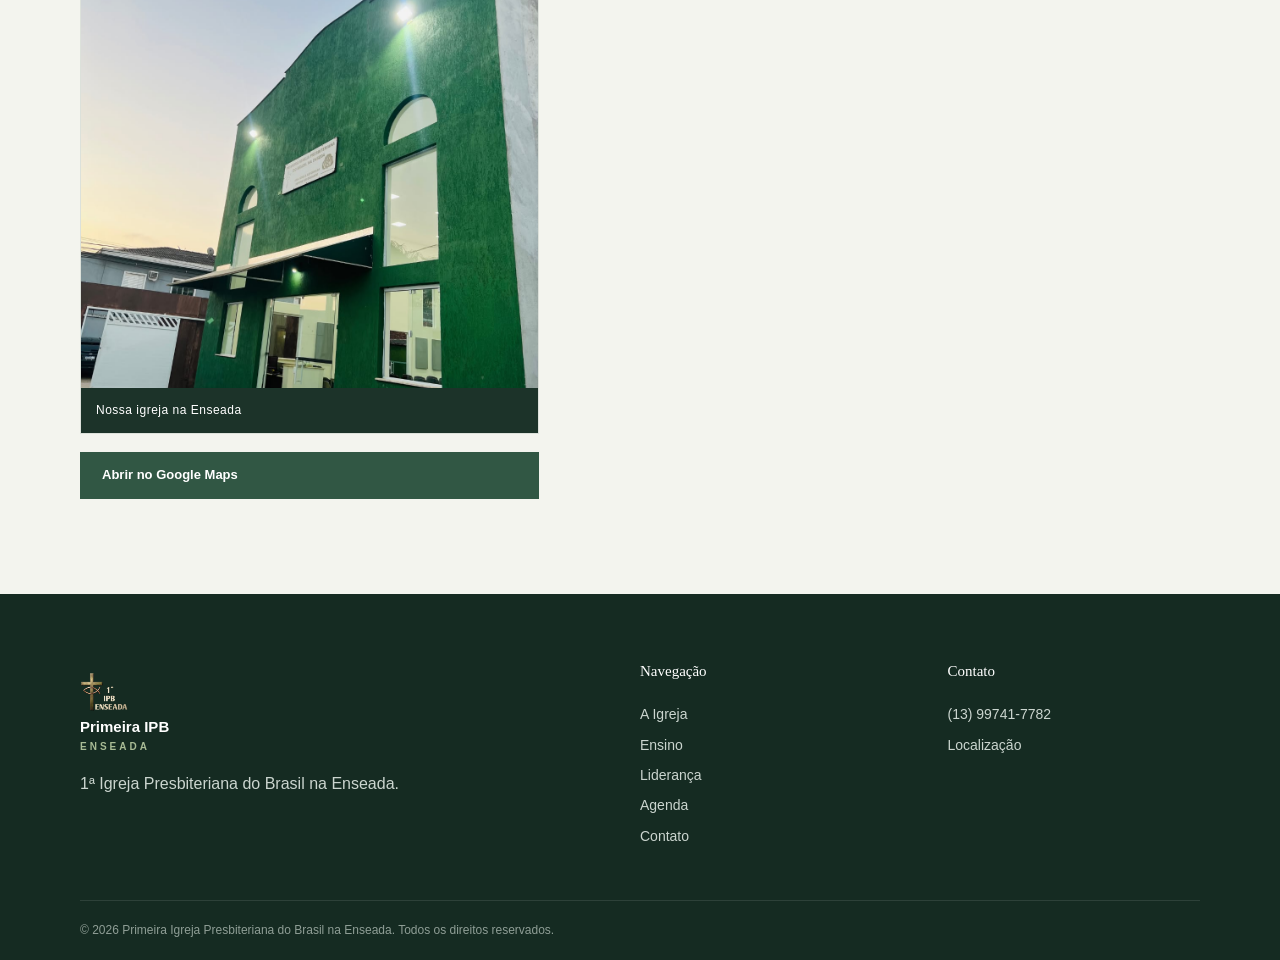
==== commit 6b24f94d: "Atualiza site e endereco da igreja" ====
--- a/index.html
+++ b/index.html
@@ -57,6 +57,7 @@
                 <a href="#igreja">A Igreja</a>
                 <a href="#ensino">Ensino</a>
                 <a href="#ministerios">Ministérios</a>
+                <a href="#lideranca">Liderança</a>
                 <a href="#agenda">Agenda</a>
                 <a href="#mensagens">Mensagens</a>
                 <a href="#ofertas">Dízimos e Ofertas</a>
@@ -79,7 +80,7 @@
 
             <img
                 src="images/hero-enseada.jpg"
-                alt="Praia da Enseada"
+                alt="Igreja durante o culto"
                 class="hero-image"
             >
 
@@ -179,7 +180,7 @@
                         </span>
 
                         <h3>
-                            Culto / Encontro
+                            Culto de Oração
                         </h3>
 
                         <strong>
@@ -187,8 +188,8 @@
                         </strong>
 
                         <p>
-                            Um momento para estarmos juntos
-                            diante de Deus e de sua Palavra.
+                            Um momento dedicado à oração,
+                            comunhão e busca pela presença de Deus.
                         </p>
 
                     </article>
@@ -268,8 +269,62 @@
 
                     <img
                         src="images/culto.jpg"
-                        alt="Momento de culto"
+                        alt="Momento de culto na Primeira IPB Enseada"
                     >
+
+                </div>
+
+            </div>
+
+        </section>
+
+
+        <!-- =========================
+             EVANGELISMO
+        ========================== -->
+
+        <section id="evangelismo" class="section section-soft">
+
+            <div class="container two-columns evangelism-layout">
+
+                <div class="image-box evangelism-image">
+
+                    <img
+                        src="images/igreja-evangelismo.jpeg"
+                        alt="Evangelismo realizado em praça pública"
+                    >
+
+                </div>
+
+
+                <div class="content-column">
+
+                    <p class="eyebrow">
+                        Missão
+                    </p>
+
+                    <h2>
+                        Evangelismo
+                    </h2>
+
+                    <p>
+                        Como igreja, entendemos que o evangelho deve ser
+                        anunciado não apenas dentro das paredes do templo,
+                        mas também em nossa comunidade e nos espaços onde
+                        Deus nos permite servir.
+                    </p>
+
+                    <p>
+                        O evangelismo faz parte da nossa missão de levar
+                        a mensagem de Jesus Cristo às pessoas e testemunhar
+                        o amor de Deus por meio da Palavra e do serviço.
+                    </p>
+
+                    <p class="mission-verse">
+                        “Ide por todo o mundo e pregai o evangelho
+                        a toda criatura.”
+                        <strong>Marcos 16:15</strong>
+                    </p>
 
                 </div>
 
@@ -314,6 +369,7 @@
                         </div>
 
                         <div>
+
                             <h3>
                                 CPP
                             </h3>
@@ -321,6 +377,7 @@
                             <p>
                                 Encontro de comunhão e edificação.
                             </p>
+
                         </div>
 
                     </article>
@@ -334,13 +391,16 @@
                         </div>
 
                         <div>
+
                             <h3>
-                                Encontro da igreja
+                                Culto de Oração
                             </h3>
 
                             <p>
-                                Momento de comunhão e Palavra.
+                                Momento dedicado à oração e comunhão
+                                da igreja diante de Deus.
                             </p>
+
                         </div>
 
                     </article>
@@ -354,6 +414,7 @@
                         </div>
 
                         <div>
+
                             <h3>
                                 EBD e Culto
                             </h3>
@@ -361,6 +422,7 @@
                             <p>
                                 Escola Bíblica pela manhã e culto à noite.
                             </p>
+
                         </div>
 
                     </article>
@@ -600,8 +662,8 @@
                     </h2>
 
                     <p>
-                        Esta área será atualizada com os nomes,
-                        fotos e informações oficiais da liderança.
+                        Conheça os homens que servem à nossa igreja
+                        na condução pastoral e na liderança da comunidade.
                     </p>
 
                 </div>
@@ -612,16 +674,25 @@
                     <article class="person-card">
 
                         <div class="person-photo">
-                            Foto
-                        </div>
-
-                        <h3>
-                            Pastor
-                        </h3>
-
-                        <p>
-                            Informações oficiais em breve.
-                        </p>
+
+                            <img
+                                src="images/lideres/lideres-pastor-2.jpeg"
+                                alt="Pastor Adilson de Jesus"
+                            >
+
+                        </div>
+
+                        <div class="person-info">
+
+                            <h3>
+                                Adilson de Jesus
+                            </h3>
+
+                            <p>
+                                Pastor
+                            </p>
+
+                        </div>
 
                     </article>
 
@@ -629,16 +700,25 @@
                     <article class="person-card">
 
                         <div class="person-photo">
-                            Foto
-                        </div>
-
-                        <h3>
-                            Liderança
-                        </h3>
-
-                        <p>
-                            Informações oficiais em breve.
-                        </p>
+
+                            <img
+                                src="images/lideres/lideres-presb-Florentino.jpeg"
+                                alt="Presbítero Florentino"
+                            >
+
+                        </div>
+
+                        <div class="person-info">
+
+                            <h3>
+                                Florentino
+                            </h3>
+
+                            <p>
+                                Presbítero
+                            </p>
+
+                        </div>
 
                     </article>
 
@@ -646,16 +726,77 @@
                     <article class="person-card">
 
                         <div class="person-photo">
-                            Foto
-                        </div>
-
-                        <h3>
-                            Liderança
-                        </h3>
-
-                        <p>
-                            Informações oficiais em breve.
-                        </p>
+
+                            <img
+                                src="images/lideres/lideres-presb-Juliano.jpeg"
+                                alt="Presbítero Juliano"
+                            >
+
+                        </div>
+
+                        <div class="person-info">
+
+                            <h3>
+                                Juliano
+                            </h3>
+
+                            <p>
+                                Presbítero
+                            </p>
+
+                        </div>
+
+                    </article>
+
+
+                    <article class="person-card">
+
+                        <div class="person-photo">
+
+                            <img
+                                src="images/lideres/lideres-presb-Isac.jpeg"
+                                alt="Presbítero Isac"
+                            >
+
+                        </div>
+
+                        <div class="person-info">
+
+                            <h3>
+                                Isac
+                            </h3>
+
+                            <p>
+                                Presbítero
+                            </p>
+
+                        </div>
+
+                    </article>
+
+
+                    <article class="person-card">
+
+                        <div class="person-photo">
+
+                            <img
+                                src="images/lideres/lideres-presb-estevao-2.jpeg"
+                                alt="Presbítero Estevão"
+                            >
+
+                        </div>
+
+                        <div class="person-info">
+
+                            <h3>
+                                Estevão
+                            </h3>
+
+                            <p>
+                                Presbítero
+                            </p>
+
+                        </div>
 
                     </article>
 
@@ -701,7 +842,7 @@
 
 
         <!-- =========================
-             CONTATO + MAPA
+             CONTATO + LOCALIZAÇÃO
         ========================== -->
 
         <section id="contato" class="section section-light">
@@ -727,6 +868,10 @@
 
                 <div class="contact-layout">
 
+                    <!-- =========================
+                         COLUNA ESQUERDA
+                    ========================== -->
+
                     <div class="contact-information">
 
                         <div class="contact-item">
@@ -742,9 +887,9 @@
                                 </strong>
 
                                 <p>
-                                    Rua José Antonio Osti, 537<br>
-                                    Enseada — Guarujá/SP<br>
-                                    CEP 11441-150
+                                    Av. Veraneio, 1384<br>
+                                    Balneário Guarujá — Guarujá/SP<br>
+                                    CEP 11442-060
                                 </p>
 
                             </div>
@@ -804,8 +949,26 @@
                         </div>
 
 
+                        <!-- =========================
+                             FOTO DA FACHADA
+                        ========================== -->
+
+                        <div class="church-photo">
+
+                            <img
+                                src="images/igreja-fachada.jpeg"
+                                alt="Fachada da Primeira Igreja Presbiteriana do Brasil na Enseada"
+                            >
+
+                            <div class="church-photo-caption">
+                                Nossa igreja na Enseada
+                            </div>
+
+                        </div>
+
+
                         <a
-                            href="https://maps.app.goo.gl/QUCp6y13UafQjbnQ9"
+                            href="https://www.google.com/maps/place/Primeira+Igreja+Presbiteriana+do+Brasil+na+Enseada/@-23.973195,-46.2240659,662m/data=!3m2!1e3!4b1!4m6!3m5!1s0x94ce01c6a14cce25:0xff74c9de193238ea!8m2!3d-23.973195!4d-46.2240659!16s%2Fg%2F11qr60w9q7"
                             target="_blank"
                             rel="noopener noreferrer"
                             class="button button-dark"
@@ -816,10 +979,14 @@
                     </div>
 
 
+                    <!-- =========================
+                         MAPA À DIREITA
+                    ========================== -->
+
                     <div class="map-wrapper">
 
                         <iframe
-                            src="https://www.google.com/maps?q=Rua%20Jos%C3%A9%20Antonio%20Osti%2C%20537%2C%20Enseada%2C%20Guaruj%C3%A1%2C%20SP&output=embed"
+                            src="https://www.google.com/maps/embed?pb=!1m18!1m12!1m3!1d662.0!2d-46.2240659!3d-23.973195!2m3!1f0!2f0!3f0!3m2!1i1024!2i768!4f13.1!3m3!1m2!1s0x94ce01c6a14cce25%3A0xff74c9de193238ea!2sPrimeira%20Igreja%20Presbiteriana%20do%20Brasil%20na%20Enseada!5e0!3m2!1spt-BR!2sbr!4v1724533200000"
                             title="Localização da Primeira IPB Enseada"
                             loading="lazy"
                             referrerpolicy="no-referrer-when-downgrade"
@@ -890,6 +1057,10 @@
                     Ensino
                 </a>
 
+                <a href="#lideranca">
+                    Liderança
+                </a>
+
                 <a href="#agenda">
                     Agenda
                 </a>
@@ -912,7 +1083,7 @@
                 </a>
 
                 <a
-                    href="https://maps.app.goo.gl/QUCp6y13UafQjbnQ9"
+                    href="https://www.google.com/maps/place/Primeira+Igreja+Presbiteriana+do+Brasil+na+Enseada/@-23.973195,-46.2240659,662m/data=!3m2!1e3!4b1!4m6!3m5!1s0x94ce01c6a14cce25:0xff74c9de193238ea!8m2!3d-23.973195!4d-46.2240659!16s%2Fg%2F11qr60w9q7"
                     target="_blank"
                     rel="noopener noreferrer"
                 >
--- a/styles.css
+++ b/styles.css
@@ -103,14 +103,12 @@
 }
 
 .logo-image {
-    width: 52px;
-    height: 52px;
+    width: auto;
+    height: 72px;
 
     object-fit: contain;
 
     border-radius: 4px;
-
-    background: white;
 }
 
 .logo-text strong,
@@ -545,6 +543,26 @@
 
 
 /* =========================================================
+   EVANGELISMO
+========================================================= */
+
+.evangelism-layout {
+    align-items: center;
+}
+
+.evangelism-image {
+    min-height: 390px;
+}
+
+.evangelism-image img {
+    width: 100%;
+    height: 390px;
+
+    object-fit: cover;
+}
+
+
+/* =========================================================
    AGENDA
 ========================================================= */
 
@@ -741,48 +759,59 @@
 }
 
 .person-card {
-    padding-bottom: 24px;
+    overflow: hidden;
 
     background: white;
 
     border: 1px solid var(--borda);
+
+    box-shadow:
+        0 4px 15px rgba(28,51,41,0.04);
 }
 
 .person-photo {
-    height: 270px;
-
-    display: grid;
-
-    place-items: center;
+    height: 324px;
+
+    overflow: hidden;
 
     background: var(--offwhite-escuro);
-
-    color: #7c857e;
-
-    font-size: 11px;
-
-    letter-spacing: 2px;
-
-    text-transform: uppercase;
-}
-
-.person-card h3,
+}
+
+.person-photo img {
+    width: 100%;
+    height: 100%;
+
+    object-fit: cover;
+
+    object-position: center top;
+}
+
+.person-info {
+    padding: 18px 24px 22px;
+
+    background: white;
+}
+
+.person-card h3 {
+    margin: 0 0 3px;
+
+    color: var(--verde-escuro);
+
+    font-size: 22px;
+
+    line-height: 1.25;
+}
+
 .person-card p {
-    margin-left: 24px;
-
-    margin-right: 24px;
-}
-
-.person-card h3 {
-    margin-top: 20px;
-
-    color: var(--verde-escuro);
-
-    font-size: 22px;
-}
-
-.person-card p {
-    color: var(--cinza);
+    margin: 0;
+
+    color: var(--verde);
+
+    font-size: 13px;
+
+    font-weight: bold;
+
+    letter-spacing: 0.5px;
 }
 
 
@@ -826,19 +855,24 @@
 .contact-layout {
     display: grid;
 
-    grid-template-columns: 0.8fr 1.2fr;
-
-    gap: 45px;
-
-    align-items: stretch;
-}
+    grid-template-columns: 0.85fr 1.15fr;
+
+    gap: 40px;
+
+    align-items: start;
+}
+
+
+/* =========================================================
+   COLUNA DE INFORMAÇÕES
+========================================================= */
 
 .contact-information {
     display: flex;
 
     flex-direction: column;
 
-    gap: 25px;
+    gap: 18px;
 }
 
 .contact-item {
@@ -877,8 +911,74 @@
     color: var(--cinza);
 }
 
+
+/* =========================================================
+   FOTO DA FACHADA
+========================================================= */
+
+.church-photo {
+    width: 100%;
+
+    height: 500px;
+
+    display: flex;
+
+    flex-direction: column;
+
+    overflow: hidden;
+
+    background: white;
+
+    border: 1px solid var(--borda);
+}
+
+.church-photo img {
+    width: 100%;
+
+    height: calc(100% - 45px);
+
+    min-height: 0;
+
+    object-fit: cover;
+
+    object-position: center;
+
+    flex: 1;
+}
+
+.church-photo-caption {
+    width: 100%;
+
+    height: 45px;
+
+    min-height: 45px;
+
+    display: flex;
+
+    align-items: center;
+
+    padding: 0 15px;
+
+    background: var(--verde-escuro);
+
+    color: white;
+
+    font-size: 12px;
+
+    letter-spacing: 0.5px;
+
+    text-align: center;
+}
+
+
+/* =========================================================
+   GOOGLE MAPS
+========================================================= */
+
 .map-wrapper {
-    min-height: 450px;
+    width: 100%;
+
+    height: 500px;
 
     overflow: hidden;
 
@@ -891,9 +991,8 @@
     display: block;
 
     width: 100%;
+
     height: 100%;
-
-    min-height: 450px;
 
     border: 0;
 }
@@ -983,10 +1082,18 @@
 
     .schedule-grid,
     .cards-grid,
-    .event-grid,
+    .event-grid {
+        grid-template-columns: 1fr;
+    }
+
     .people-grid {
-        grid-template-columns: 1fr;
-    }
+        grid-template-columns: repeat(2, 1fr);
+    }
+
+    .contact-layout {
+        grid-template-columns: 0.9fr 1.1fr;
+    }
+
 }
 
 
@@ -1047,9 +1154,25 @@
         gap: 40px;
     }
 
+
+    /* =========================================
+       CONTATO NO CELULAR
+    ========================================= */
+
     .contact-layout {
         grid-template-columns: 1fr;
-    }
+
+        gap: 30px;
+    }
+
+    .church-photo {
+        height: 380px;
+    }
+
+    .map-wrapper {
+        height: 380px;
+    }
+
 
     .footer-grid {
         grid-template-columns: 1fr;
@@ -1060,6 +1183,7 @@
 
         align-items: flex-start;
     }
+
 }
 
 
@@ -1121,8 +1245,48 @@
         font-size: 38px;
     }
 
-    .map-wrapper,
-    .map-wrapper iframe {
-        min-height: 350px;
-    }
+
+    /* -----------------------------------------
+       LIDERANÇA NO CELULAR
+    ----------------------------------------- */
+
+    .people-grid {
+        grid-template-columns: 1fr;
+    }
+
+    .person-photo {
+        height: 330px;
+    }
+
+
+    /* -----------------------------------------
+       EVANGELISMO NO CELULAR
+    ----------------------------------------- */
+
+    .evangelism-image {
+        min-height: 280px;
+    }
+
+    .evangelism-image img {
+        height: 280px;
+    }
+
+
+    /* -----------------------------------------
+       FACHADA NO CELULAR
+    ----------------------------------------- */
+
+    .church-photo {
+        height: 350px;
+    }
+
+
+    /* -----------------------------------------
+       MAPA NO CELULAR
+    ----------------------------------------- */
+
+    .map-wrapper {
+        height: 350px;
+    }
+
 }
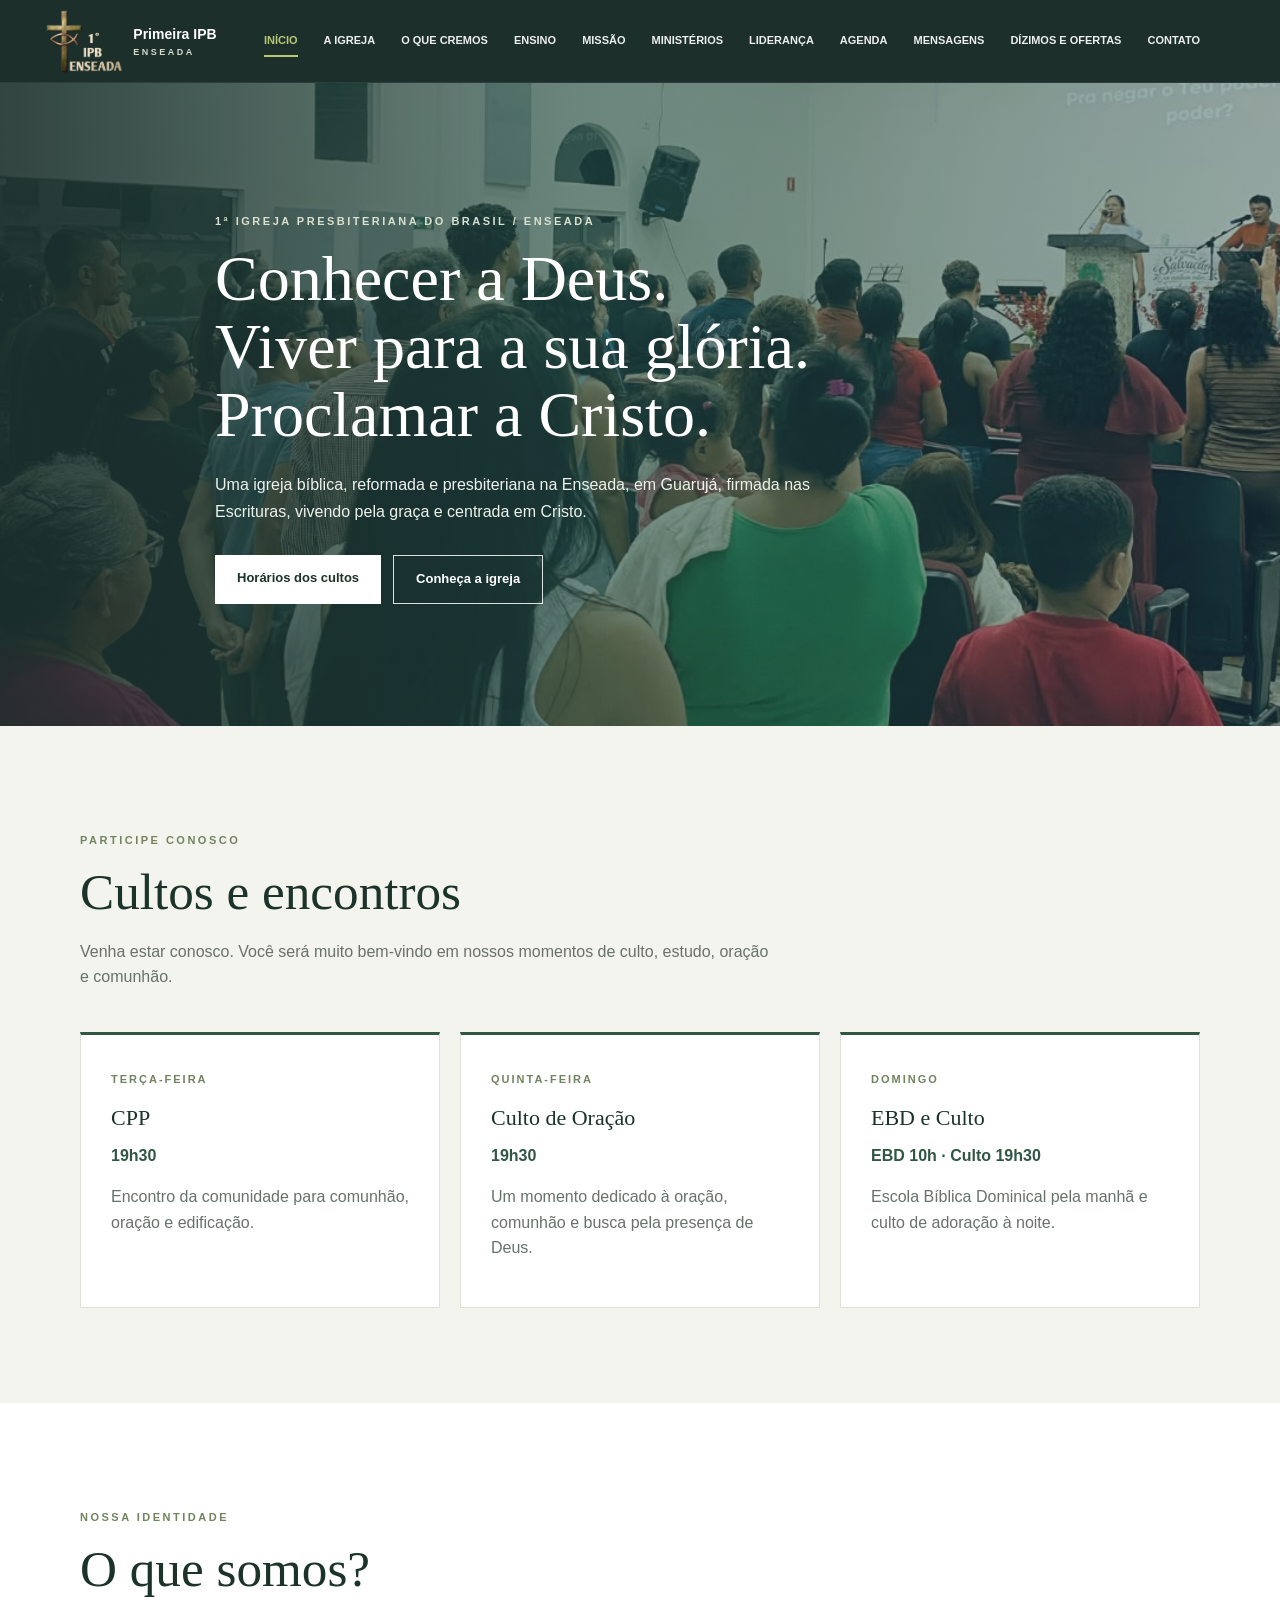
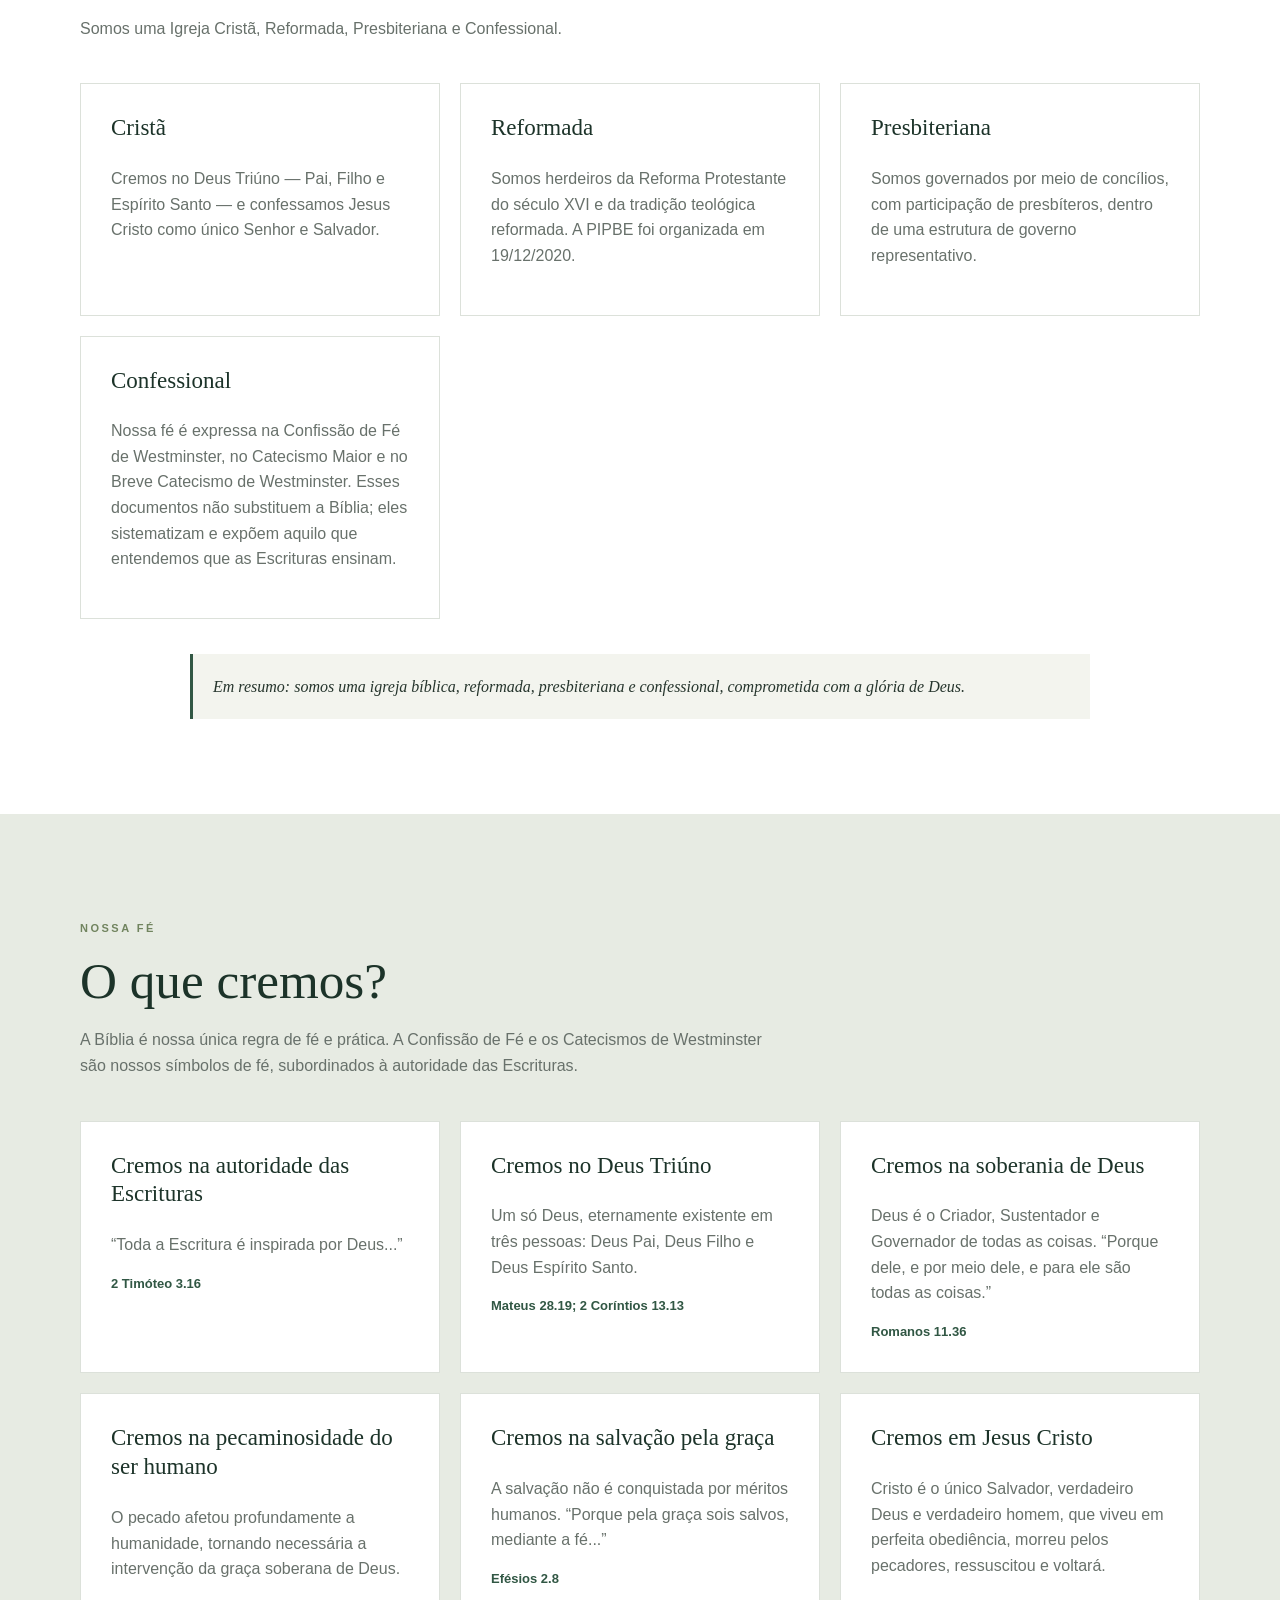
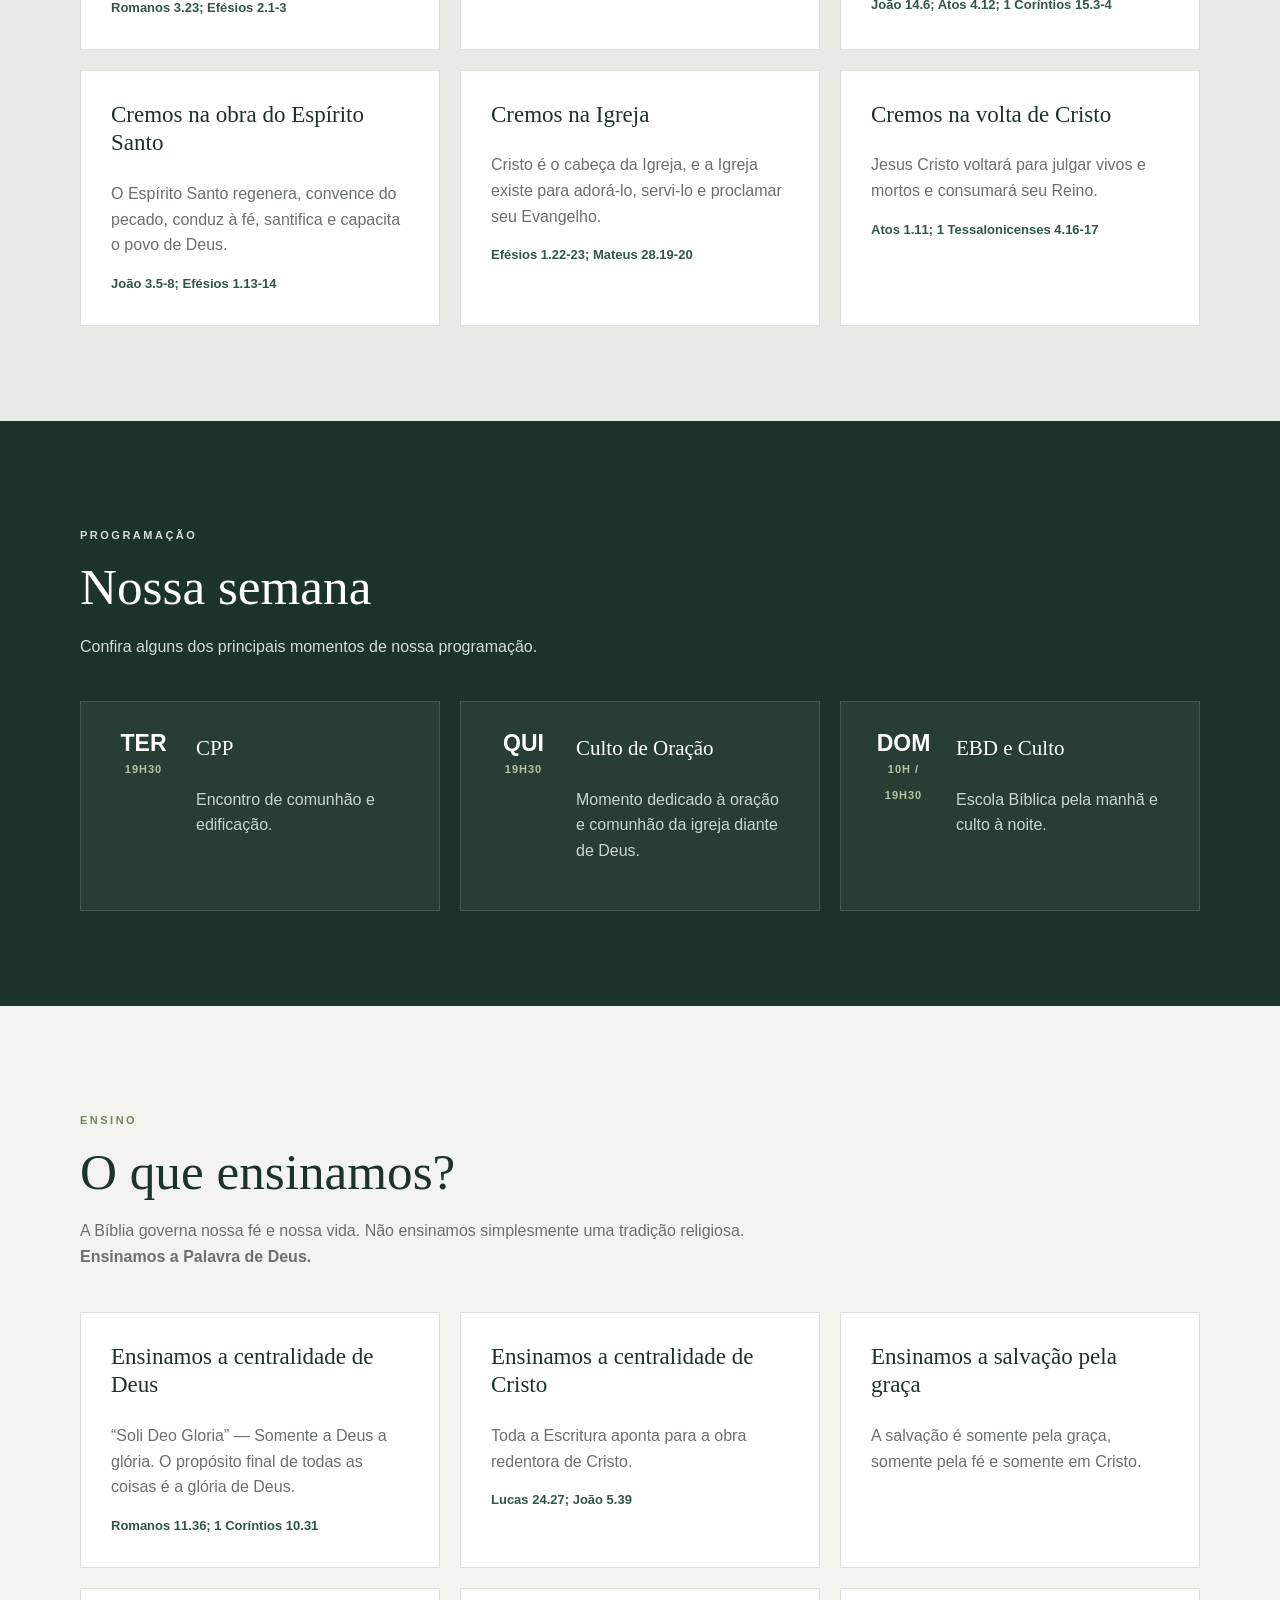
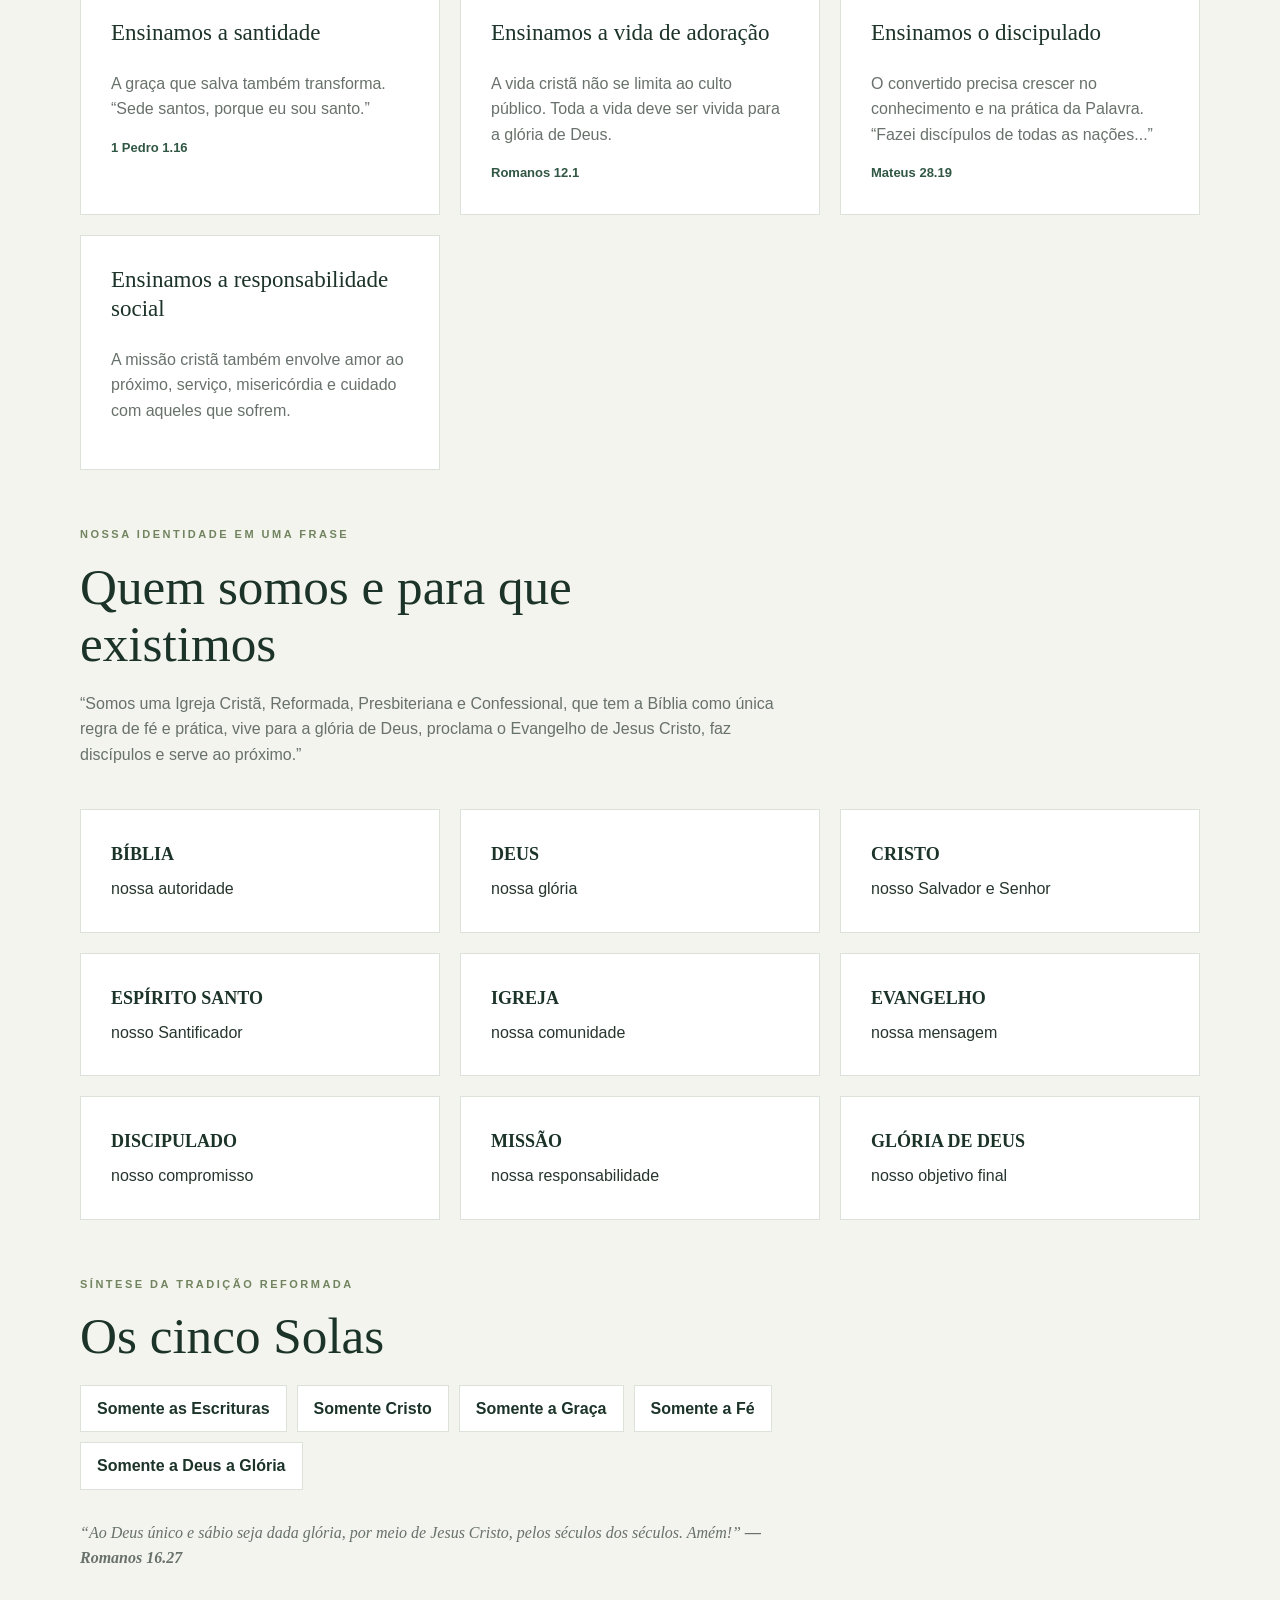
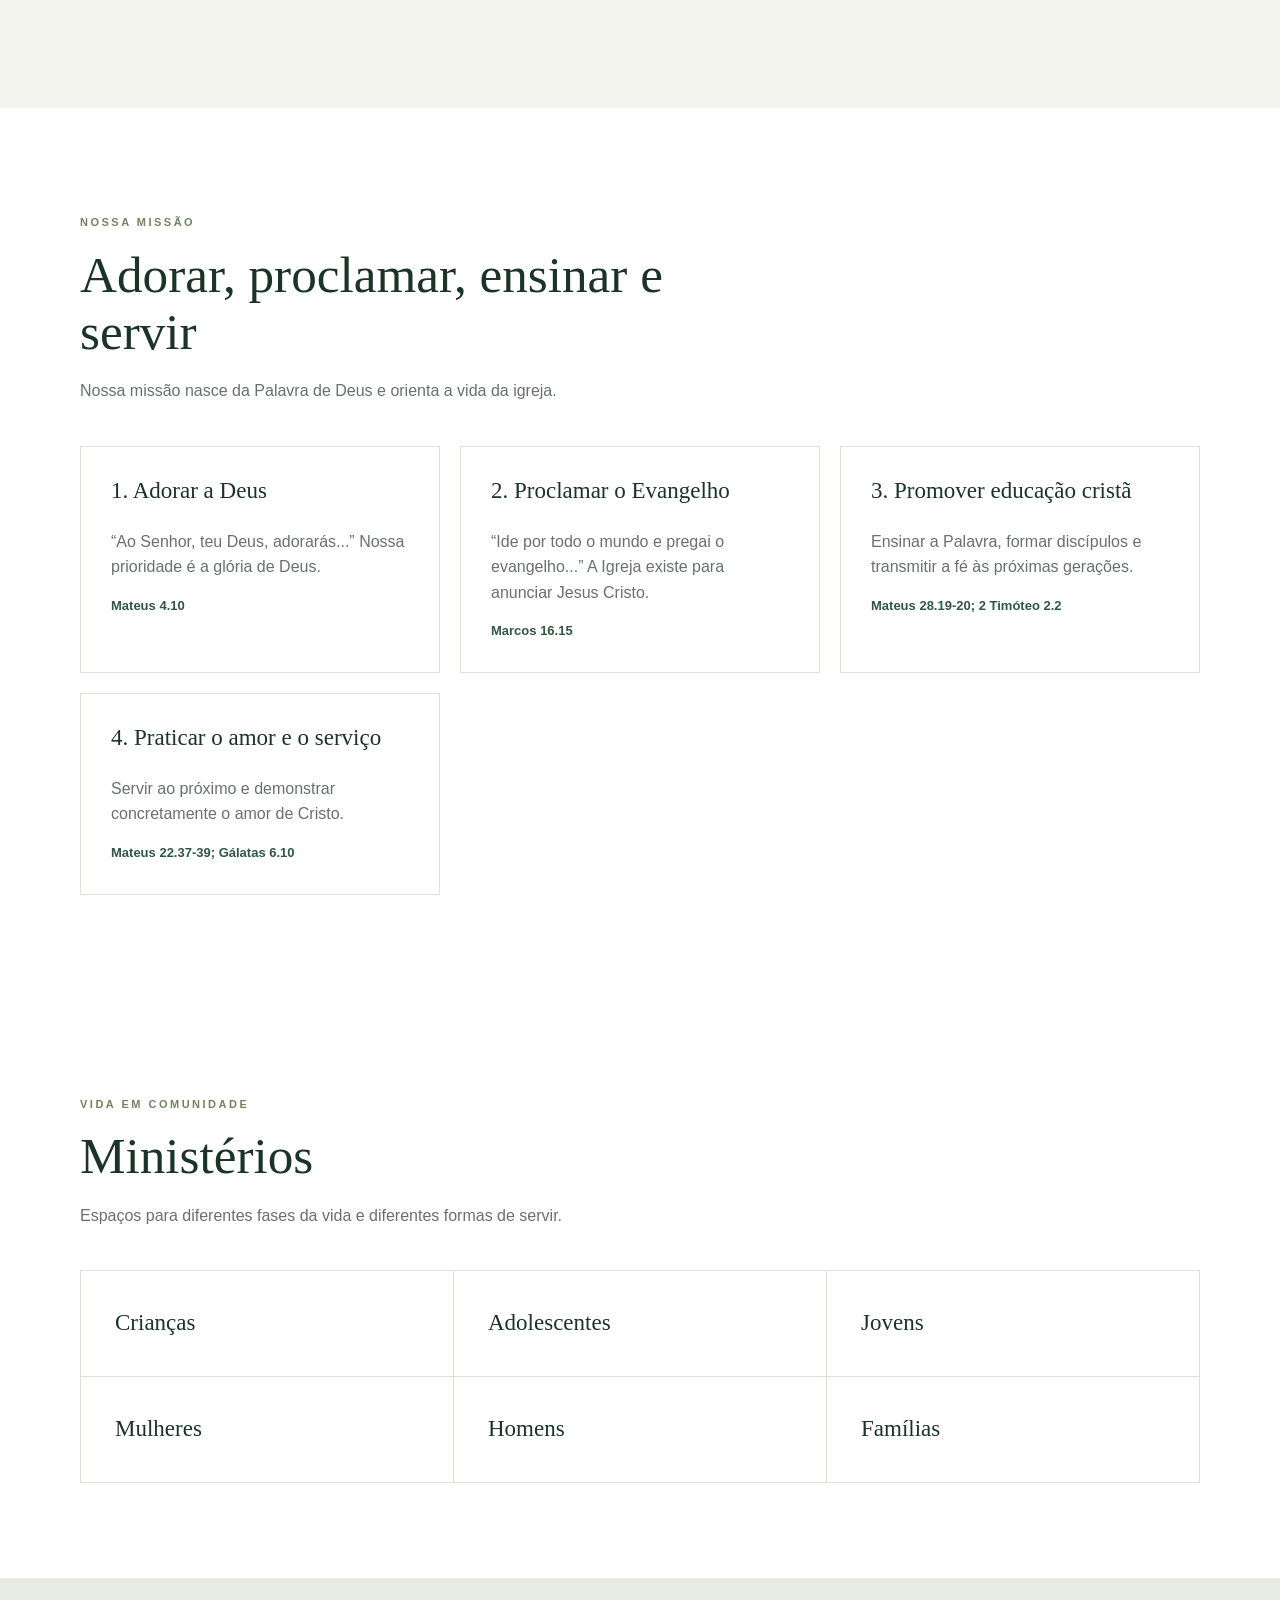
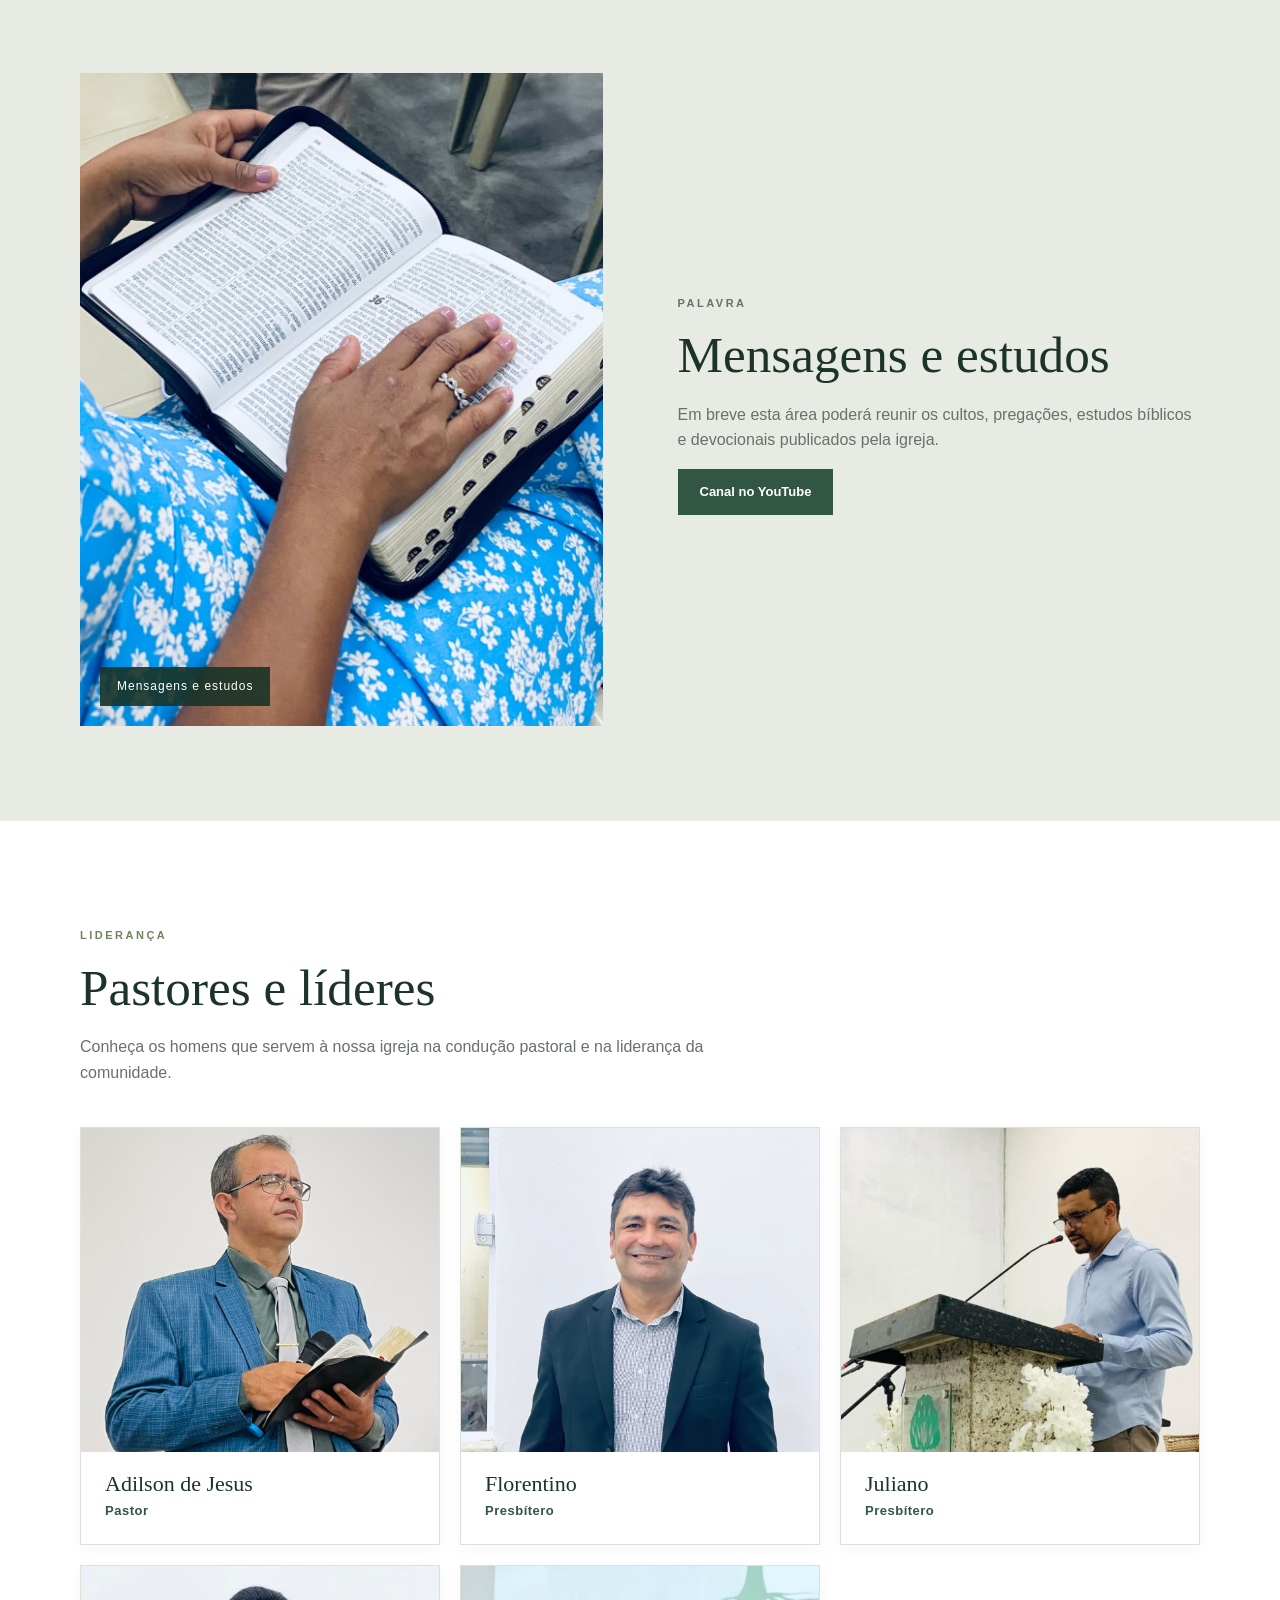
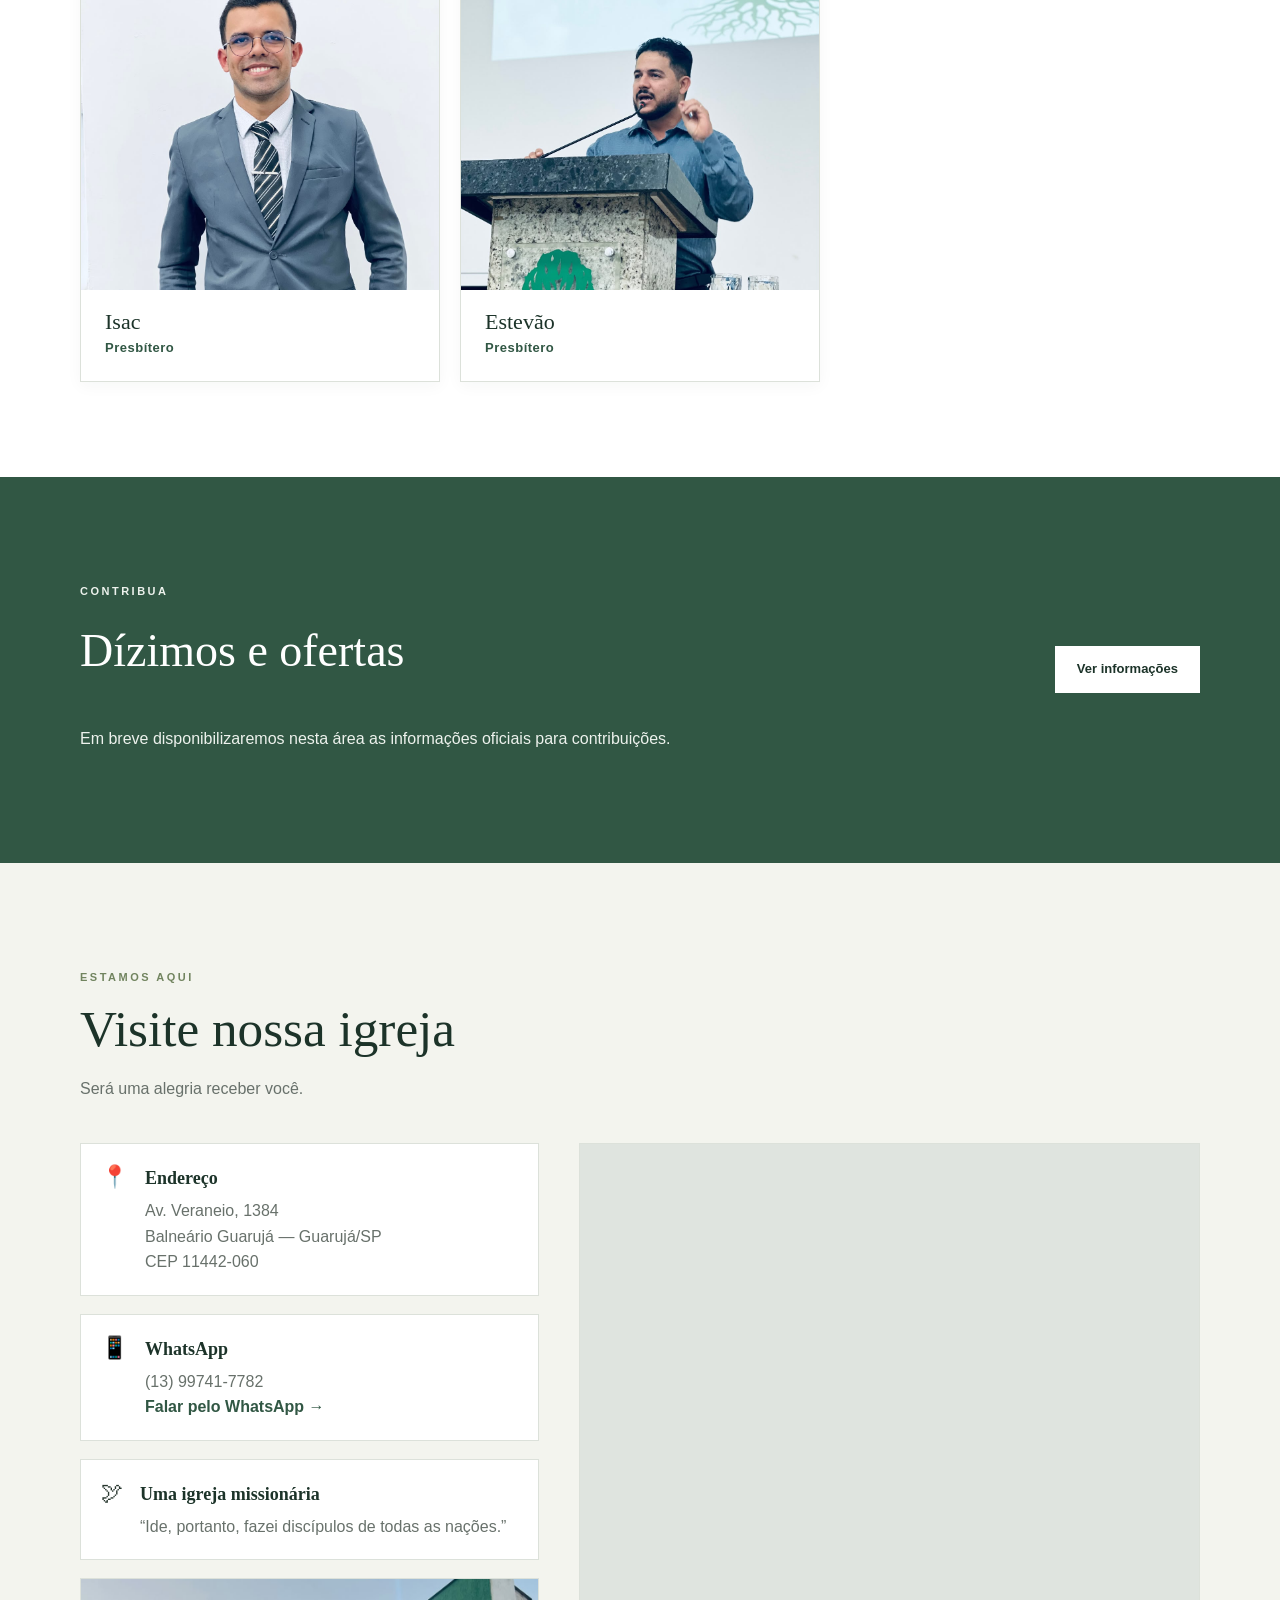
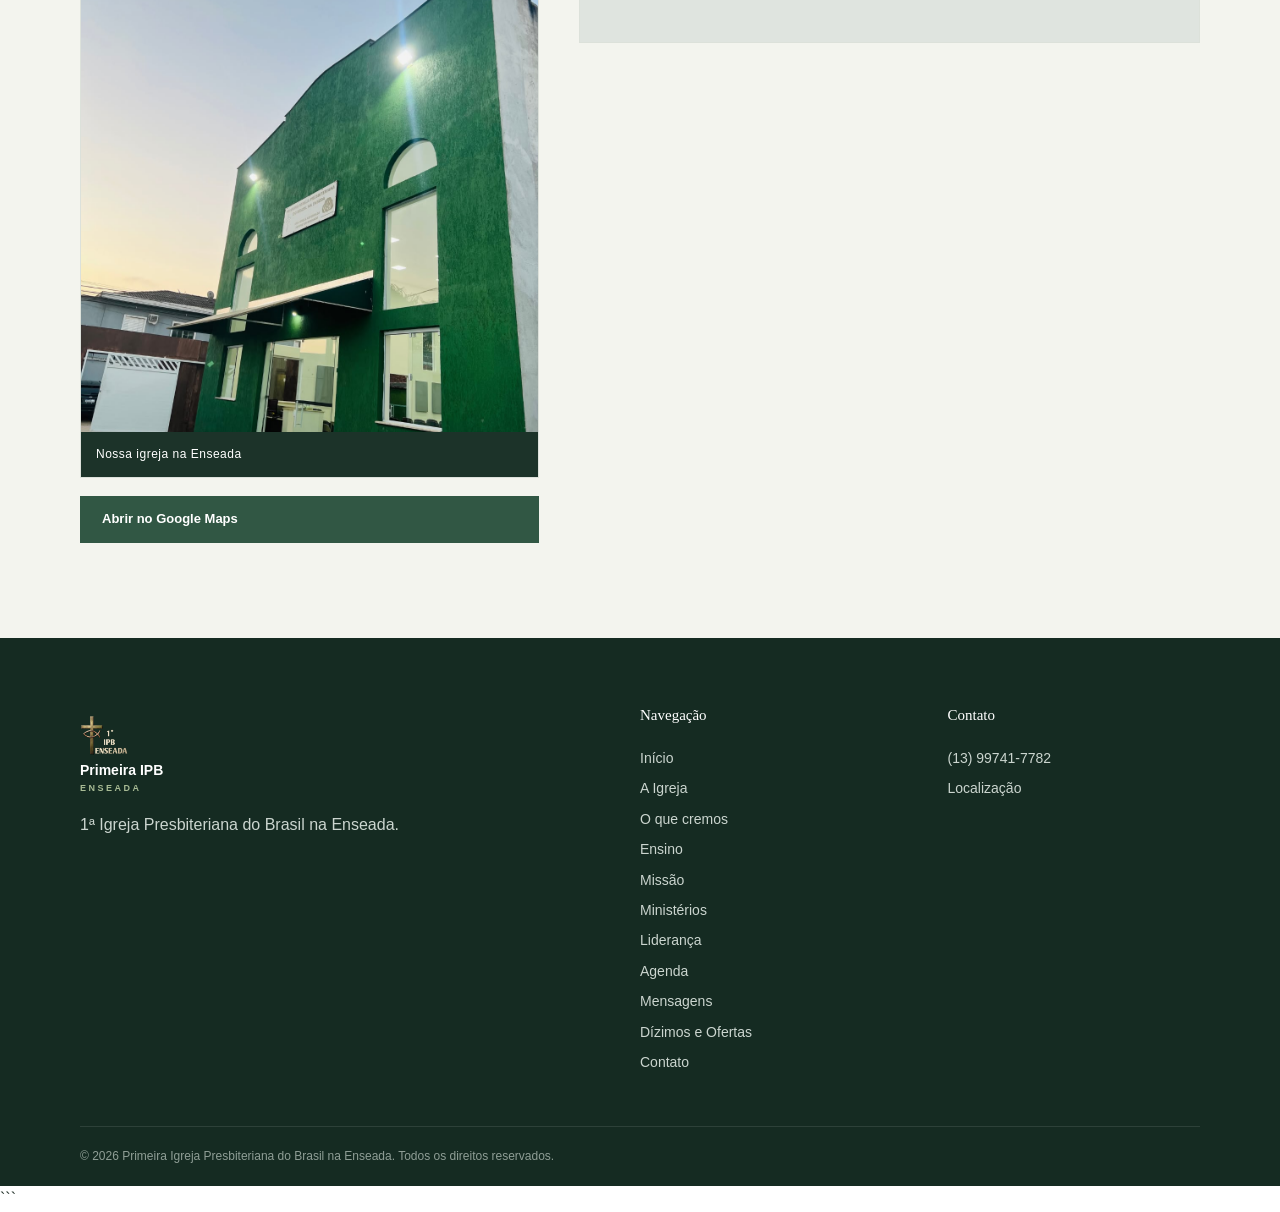
==== commit 91cc3377: "Atualiza banner principal" ====
--- a/index.html
+++ b/index.html
@@ -1,30 +1,1479 @@
 <!DOCTYPE html>
+
 <html lang="pt-BR">
+
 <head>
     <meta charset="UTF-8">
     <meta name="viewport" content="width=device-width, initial-scale=1.0">
 
-    <title>Primeira IPB Enseada | Igreja Presbiteriana</title>
-
-    <meta
-        name="description"
-        content="Primeira Igreja Presbiteriana do Brasil na Enseada, Guarujá. Uma igreja missionária comprometida com o evangelho, a Palavra de Deus e a vida em comunidade."
-    >
-
-    <link rel="stylesheet" href="styles.css">
+```
+<title>Primeira IPB Enseada | Igreja Presbiteriana</title>
+
+<meta
+    name="description"
+    content="Primeira Igreja Presbiteriana do Brasil na Enseada, Guarujá. Uma igreja missionária comprometida com o evangelho, a Palavra de Deus e a vida em comunidade."
+>
+
+<link rel="stylesheet" href="styles.css">
+```
+
 </head>
 
 <body>
 
+```
+<!-- =========================
+     CABEÇALHO
+========================== -->
+
+<header class="header">
+
+    <div class="container header-content">
+
+        <a href="#inicio" class="logo">
+
+            <img
+                src="images/logo.jpg"
+                alt="Primeira IPB Enseada"
+                class="logo-image"
+            >
+
+            <span class="logo-text">
+                <strong>Primeira IPB</strong>
+                <small>Enseada</small>
+            </span>
+
+        </a>
+
+        <button
+            class="menu-button"
+            id="menuButton"
+            aria-label="Abrir menu"
+            aria-expanded="false"
+            type="button"
+        >
+            ☰
+        </button>
+
+        <nav class="nav" id="mainNav">
+
+            <a href="#inicio">Início</a>
+            <a href="#igreja">A Igreja</a>
+            <a href="#cremos">O que cremos</a>
+            <a href="#ensino">Ensino</a>
+            <a href="#missao">Missão</a>
+            <a href="#ministerios">Ministérios</a>
+            <a href="#lideranca">Liderança</a>
+            <a href="#agenda">Agenda</a>
+            <a href="#mensagens">Mensagens</a>
+            <a href="#ofertas">Dízimos e Ofertas</a>
+            <a href="#contato">Contato</a>
+
+        </nav>
+
+    </div>
+
+</header>
+
+
+<main>
+
     <!-- =========================
-         CABEÇALHO
+         HERO
     ========================== -->
 
-    <header class="header">
-
-        <div class="container header-content">
-
-            <a href="#inicio" class="logo">
+    <section id="inicio" class="hero">
+
+        <img
+            src="images/hero-enseada.jpg"
+            alt="Igreja durante o culto"
+            class="hero-image"
+        >
+
+        <div class="hero-overlay"></div>
+
+        <div class="container hero-content">
+
+            <p class="eyebrow">
+                1ª Igreja Presbiteriana do Brasil / Enseada
+            </p>
+
+			<h1>
+				Conhecer a Deus.<br>
+				Viver para a sua glória.<br>
+				Proclamar a Cristo.
+			</h1>
+
+			<p class="hero-text">
+				Uma igreja bíblica, reformada e presbiteriana na Enseada, em Guarujá,
+				firmada nas Escrituras, vivendo pela graça e centrada em Cristo.
+			</p>
+
+            <div class="hero-buttons">
+
+                <a href="#cultos" class="button button-light">
+                    Horários dos cultos
+                </a>
+
+                <a href="#igreja" class="button button-outline">
+                    Conheça a igreja
+                </a>
+
+            </div>
+
+        </div>
+
+    </section>
+
+
+    <!-- =========================
+         CULTOS
+    ========================== -->
+
+    <section id="cultos" class="section section-light">
+
+        <div class="container">
+
+            <div class="section-heading">
+
+                <p class="eyebrow">
+                    Participe conosco
+                </p>
+
+                <h2>
+                    Cultos e encontros
+                </h2>
+
+                <p>
+                    Venha estar conosco. Você será muito bem-vindo
+                    em nossos momentos de culto, estudo, oração e comunhão.
+                </p>
+
+            </div>
+
+            <div class="schedule-grid">
+
+                <article class="schedule-card">
+
+                    <span class="schedule-day">
+                        TERÇA-FEIRA
+                    </span>
+
+                    <h3>
+                        CPP
+                    </h3>
+
+                    <strong>
+                        19h30
+                    </strong>
+
+                    <p>
+                        Encontro da comunidade para comunhão,
+                        oração e edificação.
+                    </p>
+
+                </article>
+
+
+                <article class="schedule-card">
+
+                    <span class="schedule-day">
+                        QUINTA-FEIRA
+                    </span>
+
+                    <h3>
+                        Culto de Oração
+                    </h3>
+
+                    <strong>
+                        19h30
+                    </strong>
+
+                    <p>
+                        Um momento dedicado à oração,
+                        comunhão e busca pela presença de Deus.
+                    </p>
+
+                </article>
+
+
+                <article class="schedule-card">
+
+                    <span class="schedule-day">
+                        DOMINGO
+                    </span>
+
+                    <h3>
+                        EBD e Culto
+                    </h3>
+
+                    <strong>
+                        EBD 10h · Culto 19h30
+                    </strong>
+
+                    <p>
+                        Escola Bíblica Dominical pela manhã
+                        e culto de adoração à noite.
+                    </p>
+
+                </article>
+
+            </div>
+
+        </div>
+
+    </section>
+
+
+    <!-- =========================
+         A IGREJA
+    ========================== -->
+
+    <section id="igreja" class="section">
+
+        <div class="container">
+
+            <div class="section-heading">
+
+                <p class="eyebrow">
+                    Nossa identidade
+                </p>
+
+                <h2>
+                    O que somos?
+                </h2>
+
+                <p>
+                    Somos uma Igreja Cristã, Reformada, Presbiteriana e Confessional.
+                </p>
+
+            </div>
+
+
+            <div class="identity-grid">
+
+                <article class="doctrine-card">
+
+                    <h3>
+                        Cristã
+                    </h3>
+
+                    <p>
+                        Cremos no Deus Triúno — Pai, Filho e Espírito Santo —
+                        e confessamos Jesus Cristo como único Senhor e Salvador.
+                    </p>
+
+                </article>
+
+
+                <article class="doctrine-card">
+
+                    <h3>
+                        Reformada
+                    </h3>
+
+                    <p>
+                        Somos herdeiros da Reforma Protestante do século XVI
+                        e da tradição teológica reformada.
+                        A PIPBE foi organizada em 19/12/2020.
+                    </p>
+
+                </article>
+
+
+                <article class="doctrine-card">
+
+                    <h3>
+                        Presbiteriana
+                    </h3>
+
+                    <p>
+                        Somos governados por meio de concílios,
+                        com participação de presbíteros,
+                        dentro de uma estrutura de governo representativo.
+                    </p>
+
+                </article>
+
+
+                <article class="doctrine-card">
+
+                    <h3>
+                        Confessional
+                    </h3>
+
+                    <p>
+                        Nossa fé é expressa na Confissão de Fé de Westminster,
+                        no Catecismo Maior e no Breve Catecismo de Westminster.
+                        Esses documentos não substituem a Bíblia;
+                        eles sistematizam e expõem aquilo que entendemos
+                        que as Escrituras ensinam.
+                    </p>
+
+                </article>
+
+            </div>
+
+
+            <p class="mission-verse identity-summary">
+                Em resumo: somos uma igreja bíblica, reformada,
+                presbiteriana e confessional,
+                comprometida com a glória de Deus.
+            </p>
+
+        </div>
+
+    </section>
+
+
+    <!-- =========================
+         O QUE CREMOS
+    ========================== -->
+
+    <section id="cremos" class="section section-soft">
+
+        <div class="container">
+
+            <div class="section-heading">
+
+                <p class="eyebrow">
+                    Nossa fé
+                </p>
+
+                <h2>
+                    O que cremos?
+                </h2>
+
+                <p>
+                    A Bíblia é nossa única regra de fé e prática.
+                    A Confissão de Fé e os Catecismos de Westminster
+                    são nossos símbolos de fé,
+                    subordinados à autoridade das Escrituras.
+                </p>
+
+            </div>
+
+
+            <div class="belief-grid">
+
+                <article class="doctrine-card">
+
+                    <h3>
+                        Cremos na autoridade das Escrituras
+                    </h3>
+
+                    <p>
+                        “Toda a Escritura é inspirada por Deus...”
+                    </p>
+
+                    <span class="scripture-ref">
+                        2 Timóteo 3.16
+                    </span>
+
+                </article>
+
+
+                <article class="doctrine-card">
+
+                    <h3>
+                        Cremos no Deus Triúno
+                    </h3>
+
+                    <p>
+                        Um só Deus, eternamente existente em três pessoas:
+                        Deus Pai, Deus Filho e Deus Espírito Santo.
+                    </p>
+
+                    <span class="scripture-ref">
+                        Mateus 28.19; 2 Coríntios 13.13
+                    </span>
+
+                </article>
+
+
+                <article class="doctrine-card">
+
+                    <h3>
+                        Cremos na soberania de Deus
+                    </h3>
+
+                    <p>
+                        Deus é o Criador, Sustentador e Governador de todas as coisas.
+                        “Porque dele, e por meio dele, e para ele são todas as coisas.”
+                    </p>
+
+                    <span class="scripture-ref">
+                        Romanos 11.36
+                    </span>
+
+                </article>
+
+
+                <article class="doctrine-card">
+
+                    <h3>
+                        Cremos na pecaminosidade do ser humano
+                    </h3>
+
+                    <p>
+                        O pecado afetou profundamente a humanidade,
+                        tornando necessária a intervenção da graça soberana de Deus.
+                    </p>
+
+                    <span class="scripture-ref">
+                        Romanos 3.23; Efésios 2.1-3
+                    </span>
+
+                </article>
+
+
+                <article class="doctrine-card">
+
+                    <h3>
+                        Cremos na salvação pela graça
+                    </h3>
+
+                    <p>
+                        A salvação não é conquistada por méritos humanos.
+                        “Porque pela graça sois salvos, mediante a fé...”
+                    </p>
+
+                    <span class="scripture-ref">
+                        Efésios 2.8
+                    </span>
+
+                </article>
+
+
+                <article class="doctrine-card">
+
+                    <h3>
+                        Cremos em Jesus Cristo
+                    </h3>
+
+                    <p>
+                        Cristo é o único Salvador, verdadeiro Deus e verdadeiro homem,
+                        que viveu em perfeita obediência,
+                        morreu pelos pecadores, ressuscitou e voltará.
+                    </p>
+
+                    <span class="scripture-ref">
+                        João 14.6; Atos 4.12; 1 Coríntios 15.3-4
+                    </span>
+
+                </article>
+
+
+                <article class="doctrine-card">
+
+                    <h3>
+                        Cremos na obra do Espírito Santo
+                    </h3>
+
+                    <p>
+                        O Espírito Santo regenera, convence do pecado,
+                        conduz à fé, santifica e capacita o povo de Deus.
+                    </p>
+
+                    <span class="scripture-ref">
+                        João 3.5-8; Efésios 1.13-14
+                    </span>
+
+                </article>
+
+
+                <article class="doctrine-card">
+
+                    <h3>
+                        Cremos na Igreja
+                    </h3>
+
+                    <p>
+                        Cristo é o cabeça da Igreja,
+                        e a Igreja existe para adorá-lo,
+                        servi-lo e proclamar seu Evangelho.
+                    </p>
+
+                    <span class="scripture-ref">
+                        Efésios 1.22-23; Mateus 28.19-20
+                    </span>
+
+                </article>
+
+
+                <article class="doctrine-card">
+
+                    <h3>
+                        Cremos na volta de Cristo
+                    </h3>
+
+                    <p>
+                        Jesus Cristo voltará para julgar vivos e mortos
+                        e consumará seu Reino.
+                    </p>
+
+                    <span class="scripture-ref">
+                        Atos 1.11; 1 Tessalonicenses 4.16-17
+                    </span>
+
+                </article>
+
+            </div>
+
+        </div>
+
+    </section>
+
+
+    <!-- =========================
+         AGENDA
+    ========================== -->
+
+    <section id="agenda" class="section section-dark">
+
+        <div class="container">
+
+            <div class="section-heading light">
+
+                <p class="eyebrow">
+                    Programação
+                </p>
+
+                <h2>
+                    Nossa semana
+                </h2>
+
+                <p>
+                    Confira alguns dos principais momentos
+                    de nossa programação.
+                </p>
+
+            </div>
+
+
+            <div class="event-grid">
+
+                <article class="event-card">
+
+                    <div class="event-date">
+
+                        <strong>TER</strong>
+                        <span>19H30</span>
+
+                    </div>
+
+                    <div>
+
+                        <h3>
+                            CPP
+                        </h3>
+
+                        <p>
+                            Encontro de comunhão e edificação.
+                        </p>
+
+                    </div>
+
+                </article>
+
+
+                <article class="event-card">
+
+                    <div class="event-date">
+
+                        <strong>QUI</strong>
+                        <span>19H30</span>
+
+                    </div>
+
+                    <div>
+
+                        <h3>
+                            Culto de Oração
+                        </h3>
+
+                        <p>
+                            Momento dedicado à oração e comunhão
+                            da igreja diante de Deus.
+                        </p>
+
+                    </div>
+
+                </article>
+
+
+                <article class="event-card">
+
+                    <div class="event-date">
+
+                        <strong>DOM</strong>
+                        <span>10H / 19H30</span>
+
+                    </div>
+
+                    <div>
+
+                        <h3>
+                            EBD e Culto
+                        </h3>
+
+                        <p>
+                            Escola Bíblica pela manhã e culto à noite.
+                        </p>
+
+                    </div>
+
+                </article>
+
+            </div>
+
+        </div>
+
+    </section>
+
+
+    <!-- =========================
+         ENSINO
+    ========================== -->
+
+    <section id="ensino" class="section section-light">
+
+        <div class="container">
+
+            <div class="section-heading">
+
+                <p class="eyebrow">
+                    Ensino
+                </p>
+
+                <h2>
+                    O que ensinamos?
+                </h2>
+
+                <p>
+                    A Bíblia governa nossa fé e nossa vida.
+                    Não ensinamos simplesmente uma tradição religiosa.
+                    <strong>Ensinamos a Palavra de Deus.</strong>
+                </p>
+
+            </div>
+
+
+            <div class="belief-grid">
+
+                <article class="doctrine-card">
+
+                    <h3>
+                        Ensinamos a centralidade de Deus
+                    </h3>
+
+                    <p>
+                        “Soli Deo Gloria” — Somente a Deus a glória.
+                        O propósito final de todas as coisas é a glória de Deus.
+                    </p>
+
+                    <span class="scripture-ref">
+                        Romanos 11.36; 1 Coríntios 10.31
+                    </span>
+
+                </article>
+
+
+                <article class="doctrine-card">
+
+                    <h3>
+                        Ensinamos a centralidade de Cristo
+                    </h3>
+
+                    <p>
+                        Toda a Escritura aponta para a obra redentora de Cristo.
+                    </p>
+
+                    <span class="scripture-ref">
+                        Lucas 24.27; João 5.39
+                    </span>
+
+                </article>
+
+
+                <article class="doctrine-card">
+
+                    <h3>
+                        Ensinamos a salvação pela graça
+                    </h3>
+
+                    <p>
+                        A salvação é somente pela graça,
+                        somente pela fé e somente em Cristo.
+                    </p>
+
+                </article>
+
+
+                <article class="doctrine-card">
+
+                    <h3>
+                        Ensinamos a santidade
+                    </h3>
+
+                    <p>
+                        A graça que salva também transforma.
+                        “Sede santos, porque eu sou santo.”
+                    </p>
+
+                    <span class="scripture-ref">
+                        1 Pedro 1.16
+                    </span>
+
+                </article>
+
+
+                <article class="doctrine-card">
+
+                    <h3>
+                        Ensinamos a vida de adoração
+                    </h3>
+
+                    <p>
+                        A vida cristã não se limita ao culto público.
+                        Toda a vida deve ser vivida para a glória de Deus.
+                    </p>
+
+                    <span class="scripture-ref">
+                        Romanos 12.1
+                    </span>
+
+                </article>
+
+
+                <article class="doctrine-card">
+
+                    <h3>
+                        Ensinamos o discipulado
+                    </h3>
+
+                    <p>
+                        O convertido precisa crescer no conhecimento
+                        e na prática da Palavra.
+                        “Fazei discípulos de todas as nações...”
+                    </p>
+
+                    <span class="scripture-ref">
+                        Mateus 28.19
+                    </span>
+
+                </article>
+
+
+                <article class="doctrine-card">
+
+                    <h3>
+                        Ensinamos a responsabilidade social
+                    </h3>
+
+                    <p>
+                        A missão cristã também envolve amor ao próximo,
+                        serviço, misericórdia e cuidado com aqueles que sofrem.
+                    </p>
+
+                </article>
+
+            </div>
+
+
+            <div class="section-heading" style="margin-top: 3.5rem;">
+
+                <p class="eyebrow">
+                    Nossa identidade em uma frase
+                </p>
+
+                <h2>
+                    Quem somos e para que existimos
+                </h2>
+
+                <p>
+                    “Somos uma Igreja Cristã, Reformada, Presbiteriana e Confessional,
+                    que tem a Bíblia como única regra de fé e prática,
+                    vive para a glória de Deus,
+                    proclama o Evangelho de Jesus Cristo,
+                    faz discípulos e serve ao próximo.”
+                </p>
+
+            </div>
+
+
+            <div class="foundation-grid">
+
+                <article class="foundation-card">
+                    <strong>BÍBLIA</strong>
+                    nossa autoridade
+                </article>
+
+                <article class="foundation-card">
+                    <strong>DEUS</strong>
+                    nossa glória
+                </article>
+
+                <article class="foundation-card">
+                    <strong>CRISTO</strong>
+                    nosso Salvador e Senhor
+                </article>
+
+                <article class="foundation-card">
+                    <strong>ESPÍRITO SANTO</strong>
+                    nosso Santificador
+                </article>
+
+                <article class="foundation-card">
+                    <strong>IGREJA</strong>
+                    nossa comunidade
+                </article>
+
+                <article class="foundation-card">
+                    <strong>EVANGELHO</strong>
+                    nossa mensagem
+                </article>
+
+                <article class="foundation-card">
+                    <strong>DISCIPULADO</strong>
+                    nosso compromisso
+                </article>
+
+                <article class="foundation-card">
+                    <strong>MISSÃO</strong>
+                    nossa responsabilidade
+                </article>
+
+                <article class="foundation-card">
+                    <strong>GLÓRIA DE DEUS</strong>
+                    nosso objetivo final
+                </article>
+
+            </div>
+
+
+            <div class="section-heading" style="margin-top: 3.5rem;">
+
+                <p class="eyebrow">
+                    Síntese da tradição reformada
+                </p>
+
+                <h2>
+                    Os cinco Solas
+                </h2>
+
+                <ul class="solas-list">
+
+                    <li>
+                        Somente as Escrituras
+                    </li>
+
+                    <li>
+                        Somente Cristo
+                    </li>
+
+                    <li>
+                        Somente a Graça
+                    </li>
+
+                    <li>
+                        Somente a Fé
+                    </li>
+
+                    <li>
+                        Somente a Deus a Glória
+                    </li>
+
+                </ul>
+
+                <p class="closing-verse">
+                    “Ao Deus único e sábio seja dada glória,
+                    por meio de Jesus Cristo,
+                    pelos séculos dos séculos. Amém!”
+                    <strong>— Romanos 16.27</strong>
+                </p>
+
+            </div>
+
+        </div>
+
+    </section>
+
+
+    <!-- =========================
+         MISSÃO
+    ========================== -->
+
+    <section id="missao" class="section">
+
+        <div class="container">
+
+            <div class="section-heading">
+
+                <p class="eyebrow">
+                    Nossa missão
+                </p>
+
+                <h2>
+                    Adorar, proclamar, ensinar e servir
+                </h2>
+
+                <p>
+                    Nossa missão nasce da Palavra de Deus
+                    e orienta a vida da igreja.
+                </p>
+
+            </div>
+
+
+            <div class="mission-grid">
+
+                <article class="mission-card">
+
+                    <h3>
+                        1. Adorar a Deus
+                    </h3>
+
+                    <p>
+                        “Ao Senhor, teu Deus, adorarás...”
+                        Nossa prioridade é a glória de Deus.
+                    </p>
+
+                    <span class="scripture-ref">
+                        Mateus 4.10
+                    </span>
+
+                </article>
+
+
+                <article class="mission-card">
+
+                    <h3>
+                        2. Proclamar o Evangelho
+                    </h3>
+
+                    <p>
+                        “Ide por todo o mundo e pregai o evangelho...”
+                        A Igreja existe para anunciar Jesus Cristo.
+                    </p>
+
+                    <span class="scripture-ref">
+                        Marcos 16.15
+                    </span>
+
+                </article>
+
+
+                <article class="mission-card">
+
+                    <h3>
+                        3. Promover educação cristã
+                    </h3>
+
+                    <p>
+                        Ensinar a Palavra, formar discípulos
+                        e transmitir a fé às próximas gerações.
+                    </p>
+
+                    <span class="scripture-ref">
+                        Mateus 28.19-20; 2 Timóteo 2.2
+                    </span>
+
+                </article>
+
+
+                <article class="mission-card">
+
+                    <h3>
+                        4. Praticar o amor e o serviço
+                    </h3>
+
+                    <p>
+                        Servir ao próximo e demonstrar concretamente
+                        o amor de Cristo.
+                    </p>
+
+                    <span class="scripture-ref">
+                        Mateus 22.37-39; Gálatas 6.10
+                    </span>
+
+                </article>
+
+            </div>
+
+        </div>
+
+    </section>
+
+
+    <!-- =========================
+         MINISTÉRIOS
+    ========================== -->
+
+    <section id="ministerios" class="section">
+
+        <div class="container">
+
+            <div class="section-heading">
+
+                <p class="eyebrow">
+                    Vida em comunidade
+                </p>
+
+                <h2>
+                    Ministérios
+                </h2>
+
+                <p>
+                    Espaços para diferentes fases da vida
+                    e diferentes formas de servir.
+                </p>
+
+            </div>
+
+
+            <div class="ministry-grid">
+
+                <div>
+                    Crianças
+                </div>
+
+                <div>
+                    Adolescentes
+                </div>
+
+                <div>
+                    Jovens
+                </div>
+
+                <div>
+                    Mulheres
+                </div>
+
+                <div>
+                    Homens
+                </div>
+
+                <div>
+                    Famílias
+                </div>
+
+            </div>
+
+        </div>
+
+    </section>
+
+
+    <!-- =========================
+         MENSAGENS
+    ========================== -->
+
+    <section id="mensagens" class="section section-soft">
+
+        <div class="container two-columns">
+
+            <div class="image-box video-box">
+
+                <img
+                    src="images/biblia.jpg"
+                    alt="Bíblia aberta"
+                >
+
+                <div class="video-label">
+                    Mensagens e estudos
+                </div>
+
+            </div>
+
+
+            <div class="content-column">
+
+                <p class="eyebrow">
+                    Palavra
+                </p>
+
+                <h2>
+                    Mensagens e estudos
+                </h2>
+
+                <p>
+                    Em breve esta área poderá reunir os cultos,
+                    pregações, estudos bíblicos e devocionais
+                    publicados pela igreja.
+                </p>
+
+                <a href="#" class="button button-dark">
+                    Canal no YouTube
+                </a>
+
+            </div>
+
+        </div>
+
+    </section>
+
+
+    <!-- =========================
+         LIDERANÇA
+    ========================== -->
+
+    <section id="lideranca" class="section">
+
+        <div class="container">
+
+            <div class="section-heading">
+
+                <p class="eyebrow">
+                    Liderança
+                </p>
+
+                <h2>
+                    Pastores e líderes
+                </h2>
+
+                <p>
+                    Conheça os homens que servem à nossa igreja
+                    na condução pastoral e na liderança da comunidade.
+                </p>
+
+            </div>
+
+
+            <div class="people-grid">
+
+                <article class="person-card">
+
+                    <div class="person-photo">
+
+                        <img
+                            src="images/lideres/lideres-pastor-2.jpeg"
+                            alt="Pastor Adilson de Jesus"
+                        >
+
+                    </div>
+
+                    <div class="person-info">
+
+                        <h3>
+                            Adilson de Jesus
+                        </h3>
+
+                        <p>
+                            Pastor
+                        </p>
+
+                    </div>
+
+                </article>
+
+
+                <article class="person-card">
+
+                    <div class="person-photo">
+
+                        <img
+                            src="images/lideres/lideres-presb-Florentino.jpeg"
+                            alt="Presbítero Florentino"
+                        >
+
+                    </div>
+
+                    <div class="person-info">
+
+                        <h3>
+                            Florentino
+                        </h3>
+
+                        <p>
+                            Presbítero
+                        </p>
+
+                    </div>
+
+                </article>
+
+
+                <article class="person-card">
+
+                    <div class="person-photo">
+
+                        <img
+                            src="images/lideres/lideres-presb-Juliano.jpeg"
+                            alt="Presbítero Juliano"
+                        >
+
+                    </div>
+
+                    <div class="person-info">
+
+                        <h3>
+                            Juliano
+                        </h3>
+
+                        <p>
+                            Presbítero
+                        </p>
+
+                    </div>
+
+                </article>
+
+
+                <article class="person-card">
+
+                    <div class="person-photo">
+
+                        <img
+                            src="images/lideres/lideres-presb-Isac.jpeg"
+                            alt="Presbítero Isac"
+                        >
+
+                    </div>
+
+                    <div class="person-info">
+
+                        <h3>
+                            Isac
+                        </h3>
+
+                        <p>
+                            Presbítero
+                        </p>
+
+                    </div>
+
+                </article>
+
+
+                <article class="person-card">
+
+                    <div class="person-photo">
+
+                        <img
+                            src="images/lideres/lideres-presb-estevao-2.jpeg"
+                            alt="Presbítero Estevão"
+                        >
+
+                    </div>
+
+                    <div class="person-info">
+
+                        <h3>
+                            Estevão
+                        </h3>
+
+                        <p>
+                            Presbítero
+                        </p>
+
+                    </div>
+
+                </article>
+
+            </div>
+
+        </div>
+
+    </section>
+
+
+    <!-- =========================
+         DÍZIMOS E OFERTAS
+    ========================== -->
+
+    <section id="ofertas" class="section section-gold">
+
+        <div class="container offer-content">
+
+            <div>
+
+                <p class="eyebrow eyebrow-dark">
+                    Contribua
+                </p>
+
+                <h2>
+                    Dízimos e ofertas
+                </h2>
+
+                <p>
+                    Em breve disponibilizaremos nesta área
+                    as informações oficiais para contribuições.
+                </p>
+
+            </div>
+
+            <a href="#contato" class="button button-light">
+                Ver informações
+            </a>
+
+        </div>
+
+    </section>
+
+
+    <!-- =========================
+         CONTATO
+    ========================== -->
+
+    <section id="contato" class="section section-light">
+
+        <div class="container">
+
+            <div class="section-heading">
+
+                <p class="eyebrow">
+                    Estamos aqui
+                </p>
+
+                <h2>
+                    Visite nossa igreja
+                </h2>
+
+                <p>
+                    Será uma alegria receber você.
+                </p>
+
+            </div>
+
+
+            <div class="contact-layout">
+
+                <div class="contact-information">
+
+                    <div class="contact-item">
+
+                        <span class="contact-icon">
+                            📍
+                        </span>
+
+                        <div>
+
+                            <strong>
+                                Endereço
+                            </strong>
+
+                            <p>
+                                Av. Veraneio, 1384<br>
+                                Balneário Guarujá — Guarujá/SP<br>
+                                CEP 11442-060
+                            </p>
+
+                        </div>
+
+                    </div>
+
+
+                    <div class="contact-item">
+
+                        <span class="contact-icon">
+                            📱
+                        </span>
+
+                        <div>
+
+                            <strong>
+                                WhatsApp
+                            </strong>
+
+                            <p>
+                                (13) 99741-7782
+                            </p>
+
+                            <a
+                                href="https://wa.me/5513997417782"
+                                target="_blank"
+                                rel="noopener noreferrer"
+                                class="text-link"
+                            >
+                                Falar pelo WhatsApp →
+                            </a>
+
+                        </div>
+
+                    </div>
+
+
+                    <div class="contact-item">
+
+                        <span class="contact-icon">
+                            🕊
+                        </span>
+
+                        <div>
+
+                            <strong>
+                                Uma igreja missionária
+                            </strong>
+
+                            <p>
+                                “Ide, portanto, fazei discípulos
+                                de todas as nações.”
+                            </p>
+
+                        </div>
+
+                    </div>
+
+
+                    <div class="church-photo">
+
+                        <img
+                            src="images/igreja-fachada.jpeg"
+                            alt="Fachada da Primeira Igreja Presbiteriana do Brasil na Enseada"
+                        >
+
+                        <div class="church-photo-caption">
+                            Nossa igreja na Enseada
+                        </div>
+
+                    </div>
+
+
+                    <a
+                        href="https://www.google.com/maps/place/Primeira+Igreja+Presbiteriana+do+Brasil+na+Enseada/@-23.973195,-46.2240659,662m/data=!3m2!1e3!4b1!4m6!3m5!1s0x94ce01c6a14cce25:0xff74c9de193238ea!8m2!3d-23.973195!4d-46.2240659!16s%2Fg%2F11qr60w9q7"
+                        target="_blank"
+                        rel="noopener noreferrer"
+                        class="button button-dark"
+                    >
+                        Abrir no Google Maps
+                    </a>
+
+                </div>
+
+
+                <div class="map-wrapper">
+
+                    <iframe
+                        src="https://www.google.com/maps/embed?pb=!1m18!1m12!1m3!1d662.0!2d-46.2240659!3d-23.973195!2m3!1f0!2f0!3f0!3m2!1i1024!2i768!4f13.1!3m3!1m2!1s0x94ce01c6a14cce25%3A0xff74c9de193238ea!2sPrimeira%20Igreja%20Presbiteriana%20do%20Brasil%20na%20Enseada!5e0!3m2!1spt-BR!2sbr!4v1724533200000"
+                        title="Localização da Primeira IPB Enseada"
+                        loading="lazy"
+                        referrerpolicy="no-referrer-when-downgrade"
+                        allowfullscreen
+                    ></iframe>
+
+                </div>
+
+            </div>
+
+        </div>
+
+    </section>
+
+</main>
+
+
+<!-- =========================
+     RODAPÉ
+========================== -->
+
+<footer class="footer">
+
+    <div class="container footer-grid">
+
+        <div>
+
+            <a href="#inicio" class="logo footer-logo">
 
                 <img
                     src="images/logo.jpg"
@@ -33,1079 +1482,119 @@
                 >
 
                 <span class="logo-text">
-                    <strong>Primeira IPB</strong>
-                    <small>Enseada</small>
+
+                    <strong>
+                        Primeira IPB
+                    </strong>
+
+                    <small>
+                        Enseada
+                    </small>
+
                 </span>
 
             </a>
 
-
-            <button
-                class="menu-button"
-                id="menuButton"
-                aria-label="Abrir menu"
-                aria-expanded="false"
-                type="button"
+            <p>
+                1ª Igreja Presbiteriana do Brasil na Enseada.
+            </p>
+
+        </div>
+
+
+        <!-- NAVEGAÇÃO -->
+
+        <div>
+
+            <h4>
+                Navegação
+            </h4>
+
+            <a href="#inicio">
+                Início
+            </a>
+
+            <a href="#igreja">
+                A Igreja
+            </a>
+
+            <a href="#cremos">
+                O que cremos
+            </a>
+
+            <a href="#ensino">
+                Ensino
+            </a>
+
+            <a href="#missao">
+                Missão
+            </a>
+
+            <a href="#ministerios">
+                Ministérios
+            </a>
+
+            <a href="#lideranca">
+                Liderança
+            </a>
+
+            <a href="#agenda">
+                Agenda
+            </a>
+
+            <a href="#mensagens">
+                Mensagens
+            </a>
+
+            <a href="#ofertas">
+                Dízimos e Ofertas
+            </a>
+
+            <a href="#contato">
+                Contato
+            </a>
+
+        </div>
+
+
+        <!-- CONTATO -->
+
+        <div>
+
+            <h4>
+                Contato
+            </h4>
+
+            <a href="tel:+5513997417782">
+                (13) 99741-7782
+            </a>
+
+            <a
+                href="https://www.google.com/maps/place/Primeira+Igreja+Presbiteriana+do+Brasil+na+Enseada/@-23.973195,-46.2240659,662m/data=!3m2!1e3!4b1!4m6!3m5!1s0x94ce01c6a14cce25:0xff74c9de193238ea!8m2!3d-23.973195!4d-46.2240659!16s%2Fg%2F11qr60w9q7"
+                target="_blank"
+                rel="noopener noreferrer"
             >
-                ☰
-            </button>
-
-
-            <nav class="nav" id="mainNav">
-
-                <a href="#inicio">Início</a>
-                <a href="#igreja">A Igreja</a>
-                <a href="#ensino">Ensino</a>
-                <a href="#ministerios">Ministérios</a>
-                <a href="#lideranca">Liderança</a>
-                <a href="#agenda">Agenda</a>
-                <a href="#mensagens">Mensagens</a>
-                <a href="#ofertas">Dízimos e Ofertas</a>
-                <a href="#contato">Contato</a>
-
-            </nav>
+                Localização
+            </a>
 
         </div>
 
-    </header>
-
-
-    <main>
-
-        <!-- =========================
-             HERO
-        ========================== -->
-
-        <section id="inicio" class="hero">
-
-            <img
-                src="images/hero-enseada.jpg"
-                alt="Igreja durante o culto"
-                class="hero-image"
-            >
-
-            <div class="hero-overlay"></div>
-
-
-            <div class="container hero-content">
-
-                <p class="eyebrow">
-                    1ª Igreja Presbiteriana do Brasil / Enseada
-                </p>
-
-                <h1>
-                    Uma igreja missionária,
-                    para conhecer a Deus
-                    e anunciar o evangelho.
-                </h1>
-
-                <p class="hero-text">
-                    Somos uma comunidade cristã presbiteriana na Enseada,
-                    em Guarujá, comprometida com a Palavra de Deus,
-                    a comunhão da igreja e a missão de fazer discípulos.
-                </p>
-
-
-                <div class="hero-buttons">
-
-                    <a href="#cultos" class="button button-light">
-                        Horários dos cultos
-                    </a>
-
-                    <a href="#igreja" class="button button-outline">
-                        Conheça a igreja
-                    </a>
-
-                </div>
-
-            </div>
-
-        </section>
-
-
-        <!-- =========================
-             CULTOS
-        ========================== -->
-
-        <section id="cultos" class="section section-light">
-
-            <div class="container">
-
-                <div class="section-heading">
-
-                    <p class="eyebrow">
-                        Participe conosco
-                    </p>
-
-                    <h2>
-                        Cultos e encontros
-                    </h2>
-
-                    <p>
-                        Venha estar conosco. Você será muito bem-vindo
-                        em nossos momentos de culto, estudo, oração e comunhão.
-                    </p>
-
-                </div>
-
-
-                <div class="schedule-grid">
-
-                    <article class="schedule-card">
-
-                        <span class="schedule-day">
-                            TERÇA-FEIRA
-                        </span>
-
-                        <h3>
-                            CPP
-                        </h3>
-
-                        <strong>
-                            19h30
-                        </strong>
-
-                        <p>
-                            Encontro da comunidade para comunhão,
-                            oração e edificação.
-                        </p>
-
-                    </article>
-
-
-                    <article class="schedule-card">
-
-                        <span class="schedule-day">
-                            QUINTA-FEIRA
-                        </span>
-
-                        <h3>
-                            Culto de Oração
-                        </h3>
-
-                        <strong>
-                            19h30
-                        </strong>
-
-                        <p>
-                            Um momento dedicado à oração,
-                            comunhão e busca pela presença de Deus.
-                        </p>
-
-                    </article>
-
-
-                    <article class="schedule-card">
-
-                        <span class="schedule-day">
-                            DOMINGO
-                        </span>
-
-                        <h3>
-                            EBD e Culto
-                        </h3>
-
-                        <strong>
-                            EBD 10h · Culto 19h30
-                        </strong>
-
-                        <p>
-                            Escola Bíblica Dominical pela manhã
-                            e culto de adoração à noite.
-                        </p>
-
-                    </article>
-
-                </div>
-
-            </div>
-
-        </section>
-
-
-        <!-- =========================
-             NOSSA IGREJA
-        ========================== -->
-
-        <section id="igreja" class="section">
-
-            <div class="container two-columns">
-
-                <div class="content-column">
-
-                    <p class="eyebrow">
-                        Nossa igreja
-                    </p>
-
-                    <h2>
-                        Uma igreja missionária
-                    </h2>
-
-                    <p>
-                        A Primeira Igreja Presbiteriana do Brasil na Enseada
-                        é uma comunidade cristã presbiteriana localizada
-                        em Guarujá, São Paulo.
-                    </p>
-
-                    <p>
-                        Nossa identidade está ligada ao compromisso com
-                        o evangelho de Jesus Cristo, com a Palavra de Deus
-                        e com a missão de fazer discípulos.
-                    </p>
-
-                    <p class="mission-verse">
-                        “Ide, portanto, fazei discípulos de todas as nações...”
-                        <strong>Mateus 28:19–20</strong>
-                    </p>
-
-                    <a href="#contato" class="text-link">
-                        Venha nos conhecer →
-                    </a>
-
-                </div>
-
-
-                <div class="image-box">
-
-                    <img
-                        src="images/culto.jpg"
-                        alt="Momento de culto na Primeira IPB Enseada"
-                    >
-
-                </div>
-
-            </div>
-
-        </section>
-
-
-        <!-- =========================
-             EVANGELISMO
-        ========================== -->
-
-        <section id="evangelismo" class="section section-soft">
-
-            <div class="container two-columns evangelism-layout">
-
-                <div class="image-box evangelism-image">
-
-                    <img
-                        src="images/igreja-evangelismo.jpeg"
-                        alt="Evangelismo realizado em praça pública"
-                    >
-
-                </div>
-
-
-                <div class="content-column">
-
-                    <p class="eyebrow">
-                        Missão
-                    </p>
-
-                    <h2>
-                        Evangelismo
-                    </h2>
-
-                    <p>
-                        Como igreja, entendemos que o evangelho deve ser
-                        anunciado não apenas dentro das paredes do templo,
-                        mas também em nossa comunidade e nos espaços onde
-                        Deus nos permite servir.
-                    </p>
-
-                    <p>
-                        O evangelismo faz parte da nossa missão de levar
-                        a mensagem de Jesus Cristo às pessoas e testemunhar
-                        o amor de Deus por meio da Palavra e do serviço.
-                    </p>
-
-                    <p class="mission-verse">
-                        “Ide por todo o mundo e pregai o evangelho
-                        a toda criatura.”
-                        <strong>Marcos 16:15</strong>
-                    </p>
-
-                </div>
-
-            </div>
-
-        </section>
-
-
-        <!-- =========================
-             AGENDA
-        ========================== -->
-
-        <section id="agenda" class="section section-dark">
-
-            <div class="container">
-
-                <div class="section-heading light">
-
-                    <p class="eyebrow">
-                        Programação
-                    </p>
-
-                    <h2>
-                        Nossa semana
-                    </h2>
-
-                    <p>
-                        Confira alguns dos principais momentos
-                        de nossa programação.
-                    </p>
-
-                </div>
-
-
-                <div class="event-grid">
-
-                    <article class="event-card">
-
-                        <div class="event-date">
-                            <strong>TER</strong>
-                            <span>19H30</span>
-                        </div>
-
-                        <div>
-
-                            <h3>
-                                CPP
-                            </h3>
-
-                            <p>
-                                Encontro de comunhão e edificação.
-                            </p>
-
-                        </div>
-
-                    </article>
-
-
-                    <article class="event-card">
-
-                        <div class="event-date">
-                            <strong>QUI</strong>
-                            <span>19H30</span>
-                        </div>
-
-                        <div>
-
-                            <h3>
-                                Culto de Oração
-                            </h3>
-
-                            <p>
-                                Momento dedicado à oração e comunhão
-                                da igreja diante de Deus.
-                            </p>
-
-                        </div>
-
-                    </article>
-
-
-                    <article class="event-card">
-
-                        <div class="event-date">
-                            <strong>DOM</strong>
-                            <span>10H / 19H30</span>
-                        </div>
-
-                        <div>
-
-                            <h3>
-                                EBD e Culto
-                            </h3>
-
-                            <p>
-                                Escola Bíblica pela manhã e culto à noite.
-                            </p>
-
-                        </div>
-
-                    </article>
-
-                </div>
-
-            </div>
-
-        </section>
-
-
-        <!-- =========================
-             ENSINO
-        ========================== -->
-
-        <section id="ensino" class="section section-light">
-
-            <div class="container">
-
-                <div class="section-heading">
-
-                    <p class="eyebrow">
-                        Ensino
-                    </p>
-
-                    <h2>
-                        Aprender, ensinar e viver a Palavra
-                    </h2>
-
-                    <p>
-                        A fé cristã também é vivida através do estudo,
-                        da formação e do crescimento conjunto.
-                    </p>
-
-                </div>
-
-
-                <div class="cards-grid">
-
-                    <article class="feature-card">
-
-                        <div class="feature-icon">
-                            ✦
-                        </div>
-
-                        <h3>
-                            Escola Bíblica Dominical
-                        </h3>
-
-                        <p>
-                            Um espaço para estudar a Bíblia,
-                            crescer no conhecimento e compartilhar
-                            a fé com outras pessoas.
-                        </p>
-
-                        <a href="#contato">
-                            Saiba mais →
-                        </a>
-
-                    </article>
-
-
-                    <article class="feature-card">
-
-                        <div class="feature-icon">
-                            ◈
-                        </div>
-
-                        <h3>
-                            Estudos
-                        </h3>
-
-                        <p>
-                            Momentos de aprendizado e aprofundamento
-                            nas Escrituras e na fé cristã.
-                        </p>
-
-                        <a href="#contato">
-                            Saiba mais →
-                        </a>
-
-                    </article>
-
-
-                    <article class="feature-card">
-
-                        <div class="feature-icon">
-                            ✚
-                        </div>
-
-                        <h3>
-                            Discipulado
-                        </h3>
-
-                        <p>
-                            Caminhando juntos no conhecimento,
-                            na prática e no anúncio do evangelho.
-                        </p>
-
-                        <a href="#contato">
-                            Saiba mais →
-                        </a>
-
-                    </article>
-
-                </div>
-
-            </div>
-
-        </section>
-
-
-        <!-- =========================
-             MINISTÉRIOS
-        ========================== -->
-
-        <section id="ministerios" class="section">
-
-            <div class="container">
-
-                <div class="section-heading">
-
-                    <p class="eyebrow">
-                        Vida em comunidade
-                    </p>
-
-                    <h2>
-                        Ministérios
-                    </h2>
-
-                    <p>
-                        Espaços para diferentes fases da vida
-                        e diferentes formas de servir.
-                    </p>
-
-                </div>
-
-
-                <div class="ministry-grid">
-
-                    <div>
-                        Crianças
-                    </div>
-
-                    <div>
-                        Adolescentes
-                    </div>
-
-                    <div>
-                        Jovens
-                    </div>
-
-                    <div>
-                        Mulheres
-                    </div>
-
-                    <div>
-                        Homens
-                    </div>
-
-                    <div>
-                        Famílias
-                    </div>
-
-                </div>
-
-            </div>
-
-        </section>
-
-
-        <!-- =========================
-             MENSAGENS
-        ========================== -->
-
-        <section id="mensagens" class="section section-soft">
-
-            <div class="container two-columns">
-
-                <div class="image-box video-box">
-
-                    <img
-                        src="images/biblia.jpg"
-                        alt="Bíblia aberta"
-                    >
-
-                    <div class="video-label">
-                        Mensagens e estudos
-                    </div>
-
-                </div>
-
-
-                <div class="content-column">
-
-                    <p class="eyebrow">
-                        Palavra
-                    </p>
-
-                    <h2>
-                        Mensagens e estudos
-                    </h2>
-
-                    <p>
-                        Em breve esta área poderá reunir os cultos,
-                        pregações, estudos bíblicos e devocionais
-                        publicados pela igreja.
-                    </p>
-
-                    <a href="#" class="button button-dark">
-                        Canal no YouTube
-                    </a>
-
-                </div>
-
-            </div>
-
-        </section>
-
-
-        <!-- =========================
-             LIDERANÇA
-        ========================== -->
-
-        <section id="lideranca" class="section">
-
-            <div class="container">
-
-                <div class="section-heading">
-
-                    <p class="eyebrow">
-                        Liderança
-                    </p>
-
-                    <h2>
-                        Pastores e líderes
-                    </h2>
-
-                    <p>
-                        Conheça os homens que servem à nossa igreja
-                        na condução pastoral e na liderança da comunidade.
-                    </p>
-
-                </div>
-
-
-                <div class="people-grid">
-
-                    <article class="person-card">
-
-                        <div class="person-photo">
-
-                            <img
-                                src="images/lideres/lideres-pastor-2.jpeg"
-                                alt="Pastor Adilson de Jesus"
-                            >
-
-                        </div>
-
-                        <div class="person-info">
-
-                            <h3>
-                                Adilson de Jesus
-                            </h3>
-
-                            <p>
-                                Pastor
-                            </p>
-
-                        </div>
-
-                    </article>
-
-
-                    <article class="person-card">
-
-                        <div class="person-photo">
-
-                            <img
-                                src="images/lideres/lideres-presb-Florentino.jpeg"
-                                alt="Presbítero Florentino"
-                            >
-
-                        </div>
-
-                        <div class="person-info">
-
-                            <h3>
-                                Florentino
-                            </h3>
-
-                            <p>
-                                Presbítero
-                            </p>
-
-                        </div>
-
-                    </article>
-
-
-                    <article class="person-card">
-
-                        <div class="person-photo">
-
-                            <img
-                                src="images/lideres/lideres-presb-Juliano.jpeg"
-                                alt="Presbítero Juliano"
-                            >
-
-                        </div>
-
-                        <div class="person-info">
-
-                            <h3>
-                                Juliano
-                            </h3>
-
-                            <p>
-                                Presbítero
-                            </p>
-
-                        </div>
-
-                    </article>
-
-
-                    <article class="person-card">
-
-                        <div class="person-photo">
-
-                            <img
-                                src="images/lideres/lideres-presb-Isac.jpeg"
-                                alt="Presbítero Isac"
-                            >
-
-                        </div>
-
-                        <div class="person-info">
-
-                            <h3>
-                                Isac
-                            </h3>
-
-                            <p>
-                                Presbítero
-                            </p>
-
-                        </div>
-
-                    </article>
-
-
-                    <article class="person-card">
-
-                        <div class="person-photo">
-
-                            <img
-                                src="images/lideres/lideres-presb-estevao-2.jpeg"
-                                alt="Presbítero Estevão"
-                            >
-
-                        </div>
-
-                        <div class="person-info">
-
-                            <h3>
-                                Estevão
-                            </h3>
-
-                            <p>
-                                Presbítero
-                            </p>
-
-                        </div>
-
-                    </article>
-
-                </div>
-
-            </div>
-
-        </section>
-
-
-        <!-- =========================
-             DÍZIMOS E OFERTAS
-        ========================== -->
-
-        <section id="ofertas" class="section section-gold">
-
-            <div class="container offer-content">
-
-                <div>
-
-                    <p class="eyebrow eyebrow-dark">
-                        Contribua
-                    </p>
-
-                    <h2>
-                        Dízimos e ofertas
-                    </h2>
-
-                    <p>
-                        Em breve disponibilizaremos nesta área
-                        as informações oficiais para contribuições.
-                    </p>
-
-                </div>
-
-                <a href="#contato" class="button button-light">
-                    Ver informações
-                </a>
-
-            </div>
-
-        </section>
-
-
-        <!-- =========================
-             CONTATO + LOCALIZAÇÃO
-        ========================== -->
-
-        <section id="contato" class="section section-light">
-
-            <div class="container">
-
-                <div class="section-heading">
-
-                    <p class="eyebrow">
-                        Estamos aqui
-                    </p>
-
-                    <h2>
-                        Visite nossa igreja
-                    </h2>
-
-                    <p>
-                        Será uma alegria receber você.
-                    </p>
-
-                </div>
-
-
-                <div class="contact-layout">
-
-                    <!-- =========================
-                         COLUNA ESQUERDA
-                    ========================== -->
-
-                    <div class="contact-information">
-
-                        <div class="contact-item">
-
-                            <span class="contact-icon">
-                                📍
-                            </span>
-
-                            <div>
-
-                                <strong>
-                                    Endereço
-                                </strong>
-
-                                <p>
-                                    Av. Veraneio, 1384<br>
-                                    Balneário Guarujá — Guarujá/SP<br>
-                                    CEP 11442-060
-                                </p>
-
-                            </div>
-
-                        </div>
-
-
-                        <div class="contact-item">
-
-                            <span class="contact-icon">
-                                📱
-                            </span>
-
-                            <div>
-
-                                <strong>
-                                    WhatsApp
-                                </strong>
-
-                                <p>
-                                    (13) 99741-7782
-                                </p>
-
-                                <a
-                                    href="https://wa.me/5513997417782"
-                                    target="_blank"
-                                    rel="noopener noreferrer"
-                                    class="text-link"
-                                >
-                                    Falar pelo WhatsApp →
-                                </a>
-
-                            </div>
-
-                        </div>
-
-
-                        <div class="contact-item">
-
-                            <span class="contact-icon">
-                                🕊
-                            </span>
-
-                            <div>
-
-                                <strong>
-                                    Uma igreja missionária
-                                </strong>
-
-                                <p>
-                                    “Ide, portanto, fazei discípulos
-                                    de todas as nações.”
-                                </p>
-
-                            </div>
-
-                        </div>
-
-
-                        <!-- =========================
-                             FOTO DA FACHADA
-                        ========================== -->
-
-                        <div class="church-photo">
-
-                            <img
-                                src="images/igreja-fachada.jpeg"
-                                alt="Fachada da Primeira Igreja Presbiteriana do Brasil na Enseada"
-                            >
-
-                            <div class="church-photo-caption">
-                                Nossa igreja na Enseada
-                            </div>
-
-                        </div>
-
-
-                        <a
-                            href="https://www.google.com/maps/place/Primeira+Igreja+Presbiteriana+do+Brasil+na+Enseada/@-23.973195,-46.2240659,662m/data=!3m2!1e3!4b1!4m6!3m5!1s0x94ce01c6a14cce25:0xff74c9de193238ea!8m2!3d-23.973195!4d-46.2240659!16s%2Fg%2F11qr60w9q7"
-                            target="_blank"
-                            rel="noopener noreferrer"
-                            class="button button-dark"
-                        >
-                            Abrir no Google Maps
-                        </a>
-
-                    </div>
-
-
-                    <!-- =========================
-                         MAPA À DIREITA
-                    ========================== -->
-
-                    <div class="map-wrapper">
-
-                        <iframe
-                            src="https://www.google.com/maps/embed?pb=!1m18!1m12!1m3!1d662.0!2d-46.2240659!3d-23.973195!2m3!1f0!2f0!3f0!3m2!1i1024!2i768!4f13.1!3m3!1m2!1s0x94ce01c6a14cce25%3A0xff74c9de193238ea!2sPrimeira%20Igreja%20Presbiteriana%20do%20Brasil%20na%20Enseada!5e0!3m2!1spt-BR!2sbr!4v1724533200000"
-                            title="Localização da Primeira IPB Enseada"
-                            loading="lazy"
-                            referrerpolicy="no-referrer-when-downgrade"
-                            allowfullscreen
-                        ></iframe>
-
-                    </div>
-
-                </div>
-
-            </div>
-
-        </section>
-
-    </main>
-
-
-    <!-- =========================
-         RODAPÉ
-    ========================== -->
-
-    <footer class="footer">
-
-        <div class="container footer-grid">
-
-            <div>
-
-                <a href="#inicio" class="logo footer-logo">
-
-                    <img
-                        src="images/logo.jpg"
-                        alt="Primeira IPB Enseada"
-                        class="logo-image"
-                    >
-
-                    <span class="logo-text">
-
-                        <strong>
-                            Primeira IPB
-                        </strong>
-
-                        <small>
-                            Enseada
-                        </small>
-
-                    </span>
-
-                </a>
-
-                <p>
-                    1ª Igreja Presbiteriana do Brasil na Enseada.
-                </p>
-
-            </div>
-
-
-            <div>
-
-                <h4>
-                    Navegação
-                </h4>
-
-                <a href="#igreja">
-                    A Igreja
-                </a>
-
-                <a href="#ensino">
-                    Ensino
-                </a>
-
-                <a href="#lideranca">
-                    Liderança
-                </a>
-
-                <a href="#agenda">
-                    Agenda
-                </a>
-
-                <a href="#contato">
-                    Contato
-                </a>
-
-            </div>
-
-
-            <div>
-
-                <h4>
-                    Contato
-                </h4>
-
-                <a href="tel:+5513997417782">
-                    (13) 99741-7782
-                </a>
-
-                <a
-                    href="https://www.google.com/maps/place/Primeira+Igreja+Presbiteriana+do+Brasil+na+Enseada/@-23.973195,-46.2240659,662m/data=!3m2!1e3!4b1!4m6!3m5!1s0x94ce01c6a14cce25:0xff74c9de193238ea!8m2!3d-23.973195!4d-46.2240659!16s%2Fg%2F11qr60w9q7"
-                    target="_blank"
-                    rel="noopener noreferrer"
-                >
-                    Localização
-                </a>
-
-            </div>
-
-        </div>
-
-
-        <div class="container footer-bottom">
-
-            © 2026 Primeira Igreja Presbiteriana do Brasil na Enseada.
-            Todos os direitos reservados.
-
-        </div>
-
-    </footer>
-
-
-    <script src="script.js"></script>
+    </div>
+
+
+    <div class="container footer-bottom">
+
+        © 2026 Primeira Igreja Presbiteriana do Brasil na Enseada.
+        Todos os direitos reservados.
+
+    </div>
+
+</footer>
+
+
+<script src="script.js"></script>
+```
 
 </body>
-</html>+
+</html>
--- a/styles.css
+++ b/styles.css
@@ -26,19 +26,25 @@
 
 body {
     margin: 0;
+
     background: var(--branco);
+
     color: var(--texto);
+
     font-family: Arial, Helvetica, sans-serif;
+
     line-height: 1.6;
 }
 
 a {
     color: inherit;
+
     text-decoration: none;
 }
 
 img {
     display: block;
+
     max-width: 100%;
 }
 
@@ -48,6 +54,7 @@
 
 .container {
     width: min(1120px, calc(100% - 40px));
+
     margin: 0 auto;
 }
 
@@ -61,6 +68,7 @@
 h3,
 h4 {
     font-family: Georgia, "Times New Roman", serif;
+
     font-weight: normal;
 }
 
@@ -71,6 +79,7 @@
 
 .header {
     position: absolute;
+
     top: 0;
     left: 0;
     right: 0;
@@ -79,14 +88,16 @@
 
     background: var(--verde-topo);
 
-    border-bottom: 1px solid rgba(255,255,255,0.08);
+    border-bottom: 1px solid rgba(255, 255, 255, 0.08);
 }
 
 .header-content {
-    min-height: 88px;
+    min-height: 82px;
 
     display: flex;
+
     align-items: center;
+
     justify-content: space-between;
 }
 
@@ -97,14 +108,22 @@
 
 .logo {
     display: flex;
+
     align-items: center;
-    gap: 12px;
-    color: white;
+
+    gap: 10px;
+
+    color: white;
+}
+
+.header .logo {
+    transform: translateX(-35px);
 }
 
 .logo-image {
     width: auto;
-    height: 72px;
+
+    height: 64px;
 
     object-fit: contain;
 
@@ -118,14 +137,19 @@
 
 .logo-text strong {
     color: white;
-    font-size: 15px;
+
+    font-size: 14px;
 }
 
 .logo-text small {
     color: #d4ddce;
-    font-size: 10px;
+
+    font-size: 9px;
+
     font-weight: bold;
-    letter-spacing: 3px;
+
+    letter-spacing: 2.5px;
+
     text-transform: uppercase;
 }
 
@@ -136,12 +160,15 @@
 
 .nav {
     display: flex;
+
     align-items: center;
-    gap: 32px;
-
-    color: white;
-
-    font-size: 12px;
+
+    gap: 26px;
+
+    color: white;
+
+    font-size: 11px;
+
     font-weight: bold;
 
     text-transform: uppercase;
@@ -150,9 +177,9 @@
 .nav a {
     position: relative;
 
-    padding: 8px 0;
-
-    color: rgba(255,255,255,0.92);
+    padding: 7px 0;
+
+    color: rgba(255, 255, 255, 0.92);
 
     transition: color 0.2s ease;
 }
@@ -172,6 +199,7 @@
 
     left: 0;
     right: 0;
+
     bottom: 0;
 
     height: 2px;
@@ -211,6 +239,7 @@
     min-height: 700px;
 
     display: flex;
+
     align-items: center;
 
     overflow: hidden;
@@ -285,22 +314,37 @@
     color: #d8e1cf;
 }
 
+
+/* =========================================================
+   TÍTULO PRINCIPAL
+========================================================= */
+
 .hero h1 {
-    margin: 0 0 25px;
-
-    color: white;
-
-    font-size: clamp(43px, 6vw, 76px);
-
-    line-height: 1.04;
+    max-width: 820px;
+
+    margin: 0 0 22px;
+
+    color: white;
+
+    /*
+       Antes: clamp(43px, 6vw, 76px)
+       Agora: escala mais equilibrada para o banner.
+    */
+    font-size: clamp(40px, 5vw, 64px);
+
+    line-height: 1.06;
 }
 
 .hero-text {
     max-width: 650px;
 
+    margin-top: 0;
+
     color: #eef2ed;
 
     font-size: 16px;
+
+    line-height: 1.7;
 }
 
 .hero-buttons {
@@ -337,6 +381,7 @@
 
 .button-light {
     background: white;
+
     color: var(--verde-escuro);
 }
 
@@ -345,17 +390,20 @@
 }
 
 .button-outline {
-    border: 1px solid rgba(255,255,255,0.85);
+    border: 1px solid rgba(255, 255, 255, 0.85);
+
     color: white;
 }
 
 .button-outline:hover {
     background: white;
+
     color: var(--verde-escuro);
 }
 
 .button-dark {
     background: var(--verde);
+
     color: white;
 }
 
@@ -382,27 +430,31 @@
 
 .section-dark {
     background: var(--verde-escuro);
+
     color: white;
 }
 
 .section-gold {
     background: var(--verde);
-    color: white;
-}
-
-
-/* =========================================================
-   TÍTULOS
+
+    color: white;
+}
+
+
+/* =========================================================
+   TÍTULOS DAS SEÇÕES
 ========================================================= */
 
 .section-heading {
     max-width: 700px;
+
     margin-bottom: 42px;
 }
 
 .section-heading h2,
 .content-column h2 {
     margin-top: 0;
+
     margin-bottom: 18px;
 
     color: var(--verde-escuro);
@@ -460,7 +512,7 @@
     transform: translateY(-3px);
 
     box-shadow:
-        0 12px 30px rgba(28,51,41,0.08);
+        0 12px 30px rgba(28, 51, 41, 0.08);
 }
 
 .schedule-day {
@@ -556,6 +608,7 @@
 
 .evangelism-image img {
     width: 100%;
+
     height: 390px;
 
     object-fit: cover;
@@ -581,9 +634,9 @@
 
     padding: 30px;
 
-    background: rgba(255,255,255,0.05);
-
-    border: 1px solid rgba(255,255,255,0.14);
+    background: rgba(255, 255, 255, 0.05);
+
+    border: 1px solid rgba(255, 255, 255, 0.14);
 }
 
 .event-date {
@@ -626,7 +679,7 @@
 
 
 /* =========================================================
-   ENSINO
+   ENSINO / CARDS
 ========================================================= */
 
 .cards-grid {
@@ -653,7 +706,7 @@
     transform: translateY(-4px);
 
     box-shadow:
-        0 12px 30px rgba(28,51,41,0.08);
+        0 12px 30px rgba(28, 51, 41, 0.08);
 }
 
 .feature-icon {
@@ -676,6 +729,139 @@
     color: var(--verde);
 
     font-weight: bold;
+}
+
+
+/* =========================================================
+   IDENTIDADE, CRENÇAS, ENSINO E MISSÃO
+========================================================= */
+
+.identity-grid,
+.belief-grid,
+.mission-grid,
+.foundation-grid {
+    display: grid;
+
+    grid-template-columns: repeat(3, 1fr);
+
+    gap: 20px;
+}
+
+.doctrine-card,
+.mission-card,
+.foundation-card {
+    padding: 30px;
+
+    background: white;
+
+    border: 1px solid var(--borda);
+
+    transition:
+        transform 0.2s ease,
+        box-shadow 0.2s ease;
+}
+
+.doctrine-card:hover,
+.mission-card:hover,
+.foundation-card:hover {
+    transform: translateY(-3px);
+
+    box-shadow:
+        0 12px 30px rgba(28, 51, 41, 0.08);
+}
+
+.doctrine-card h3,
+.mission-card h3,
+.foundation-card h3 {
+    margin-top: 0;
+
+    color: var(--verde-escuro);
+
+    font-size: 23px;
+
+    line-height: 1.25;
+}
+
+.doctrine-card p,
+.mission-card p,
+.foundation-card p {
+    color: var(--cinza);
+}
+
+.scripture-ref {
+    display: block;
+
+    margin-top: 14px;
+
+    color: var(--verde);
+
+    font-size: 13px;
+
+    font-weight: bold;
+}
+
+.identity-summary {
+    max-width: 900px;
+
+    margin: 35px auto 0;
+}
+
+.identity-summary strong {
+    color: var(--verde-escuro);
+}
+
+.foundation-card {
+    min-height: 120px;
+}
+
+.foundation-card strong {
+    display: block;
+
+    margin-bottom: 7px;
+
+    color: var(--verde-escuro);
+
+    font-family: Georgia, "Times New Roman", serif;
+
+    font-size: 18px;
+}
+
+.solas-list {
+    display: flex;
+
+    flex-wrap: wrap;
+
+    gap: 10px;
+
+    margin: 20px 0 0;
+
+    padding: 0;
+
+    list-style: none;
+}
+
+.solas-list li {
+    padding: 10px 16px;
+
+    background: white;
+
+    border: 1px solid var(--borda);
+
+    color: var(--verde-escuro);
+
+    font-weight: bold;
+}
+
+.closing-verse {
+    max-width: 850px;
+
+    margin-top: 30px;
+
+    color: var(--cinza);
+
+    font-family: Georgia, "Times New Roman", serif;
+
+    font-style: italic;
 }
 
 
@@ -736,7 +922,7 @@
 
     padding: 10px 17px;
 
-    background: rgba(25,52,39,0.90);
+    background: rgba(25, 52, 39, 0.90);
 
     color: white;
 
@@ -766,7 +952,7 @@
     border: 1px solid var(--borda);
 
     box-shadow:
-        0 4px 15px rgba(28,51,41,0.04);
+        0 4px 15px rgba(28, 51, 41, 0.04);
 }
 
 .person-photo {
@@ -862,11 +1048,6 @@
     align-items: start;
 }
 
-
-/* =========================================================
-   COLUNA DE INFORMAÇÕES
-========================================================= */
-
 .contact-information {
     display: flex;
 
@@ -991,7 +1172,6 @@
     display: block;
 
     width: 100%;
-
     height: 100%;
 
     border: 0;
@@ -1020,6 +1200,7 @@
 
 .footer-logo .logo-image {
     width: 48px;
+
     height: 48px;
 }
 
@@ -1060,7 +1241,7 @@
 
     padding: 20px 0;
 
-    border-top: 1px solid rgba(255,255,255,0.1);
+    border-top: 1px solid rgba(255, 255, 255, 0.1);
 
     color: #8f9e96;
 
@@ -1077,7 +1258,7 @@
     .nav {
         gap: 18px;
 
-        font-size: 11px;
+        font-size: 10px;
     }
 
     .schedule-grid,
@@ -1086,6 +1267,13 @@
         grid-template-columns: 1fr;
     }
 
+    .identity-grid,
+    .belief-grid,
+    .mission-grid,
+    .foundation-grid {
+        grid-template-columns: repeat(2, 1fr);
+    }
+
     .people-grid {
         grid-template-columns: repeat(2, 1fr);
     }
@@ -1093,7 +1281,6 @@
     .contact-layout {
         grid-template-columns: 0.9fr 1.1fr;
     }
-
 }
 
 
@@ -1129,9 +1316,9 @@
 
         background: var(--verde-topo);
 
-        border-top: 1px solid rgba(255,255,255,0.08);
-
-        border-bottom: 1px solid rgba(255,255,255,0.12);
+        border-top: 1px solid rgba(255, 255, 255, 0.08);
+
+        border-bottom: 1px solid rgba(255, 255, 255, 0.12);
 
         flex-direction: column;
 
@@ -1154,11 +1341,6 @@
         gap: 40px;
     }
 
-
-    /* =========================================
-       CONTATO NO CELULAR
-    ========================================= */
-
     .contact-layout {
         grid-template-columns: 1fr;
 
@@ -1173,7 +1355,6 @@
         height: 380px;
     }
 
-
     .footer-grid {
         grid-template-columns: 1fr;
     }
@@ -1183,7 +1364,6 @@
 
         align-items: flex-start;
     }
-
 }
 
 
@@ -1199,6 +1379,7 @@
 
     .logo-image {
         width: 45px;
+
         height: 45px;
     }
 
@@ -1215,7 +1396,15 @@
     }
 
     .hero h1 {
-        font-size: 43px;
+        font-size: 40px;
+
+        line-height: 1.08;
+    }
+
+    .hero-text {
+        font-size: 15px;
+
+        line-height: 1.65;
     }
 
     .hero-buttons {
@@ -1245,11 +1434,6 @@
         font-size: 38px;
     }
 
-
-    /* -----------------------------------------
-       LIDERANÇA NO CELULAR
-    ----------------------------------------- */
-
     .people-grid {
         grid-template-columns: 1fr;
     }
@@ -1258,11 +1442,6 @@
         height: 330px;
     }
 
-
-    /* -----------------------------------------
-       EVANGELISMO NO CELULAR
-    ----------------------------------------- */
-
     .evangelism-image {
         min-height: 280px;
     }
@@ -1271,22 +1450,32 @@
         height: 280px;
     }
 
-
-    /* -----------------------------------------
-       FACHADA NO CELULAR
-    ----------------------------------------- */
-
     .church-photo {
         height: 350px;
     }
 
-
-    /* -----------------------------------------
-       MAPA NO CELULAR
-    ----------------------------------------- */
-
     .map-wrapper {
         height: 350px;
     }
 
+    .identity-grid,
+    .belief-grid,
+    .mission-grid,
+    .foundation-grid {
+        grid-template-columns: 1fr;
+    }
+
+    .doctrine-card,
+    .mission-card,
+    .foundation-card {
+        padding: 25px;
+    }
+
+    .solas-list {
+        flex-direction: column;
+    }
+
+    .solas-list li {
+        width: 100%;
+    }
 }
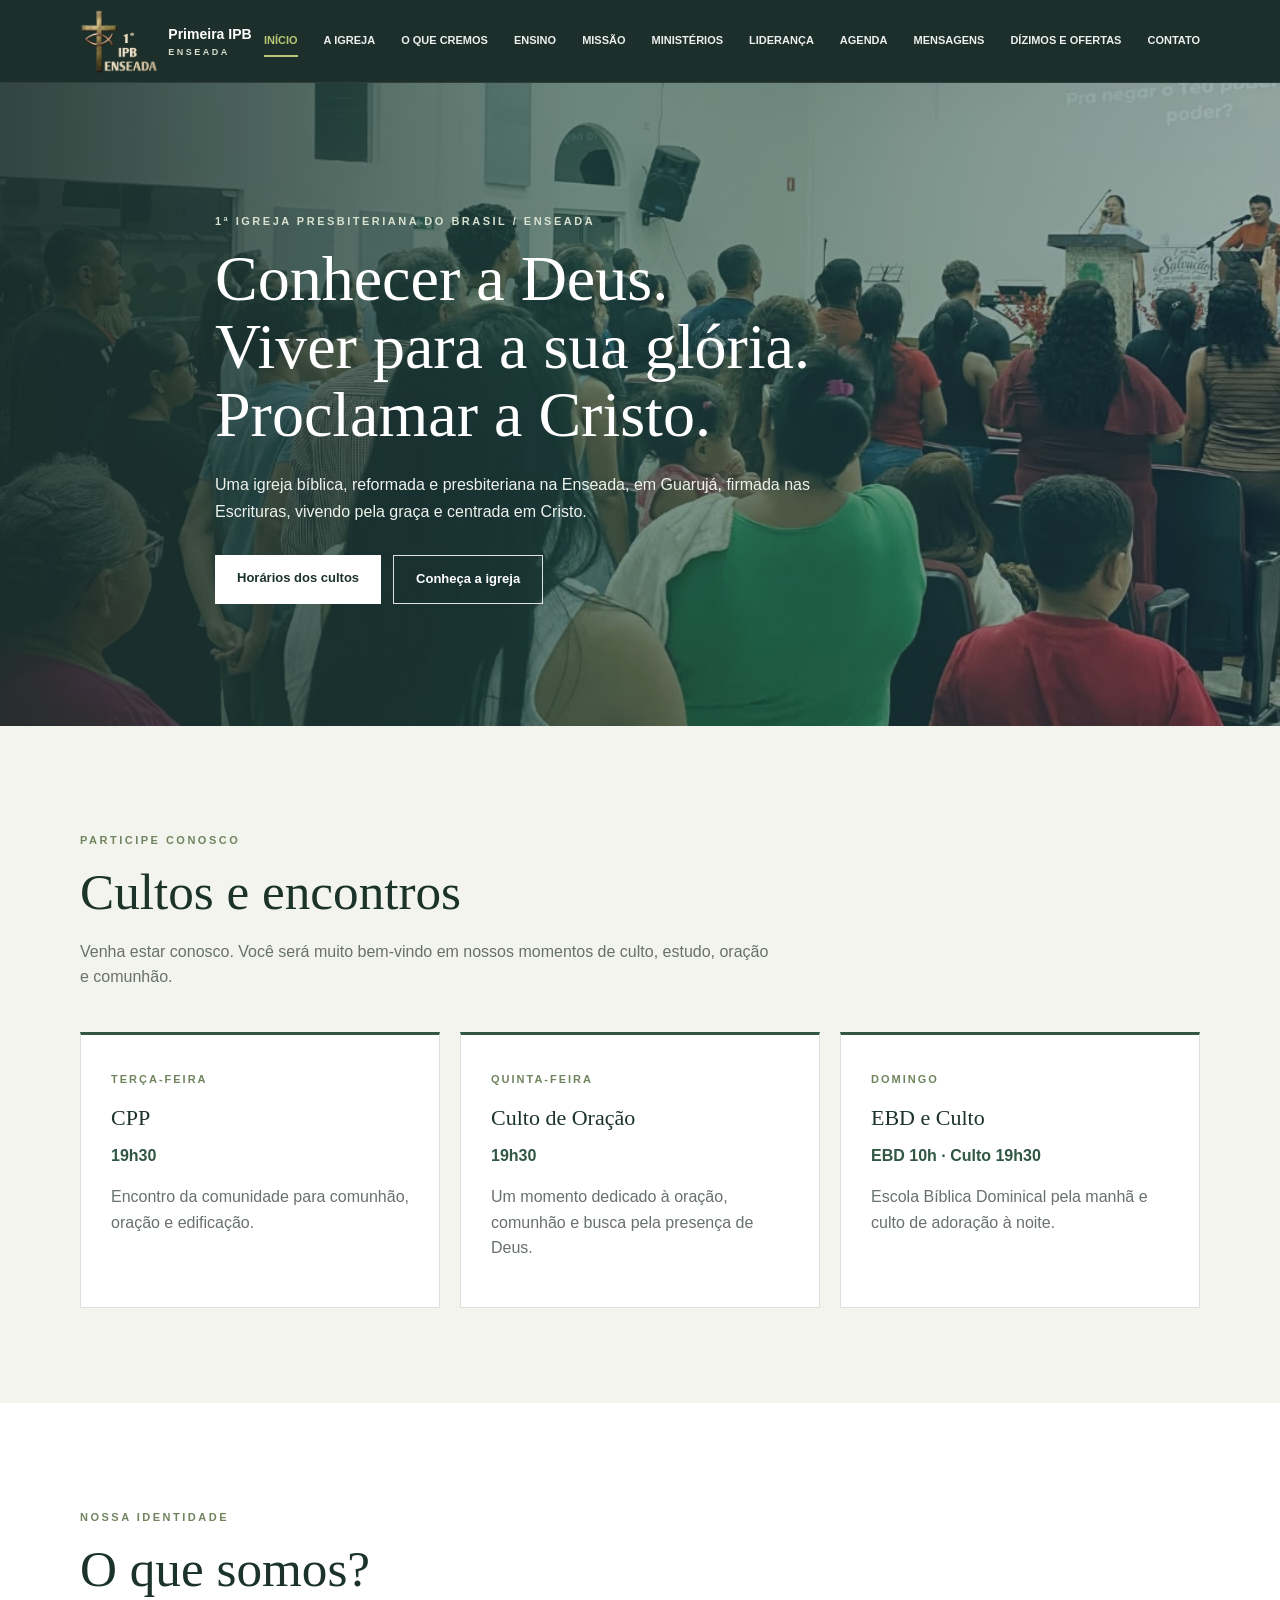
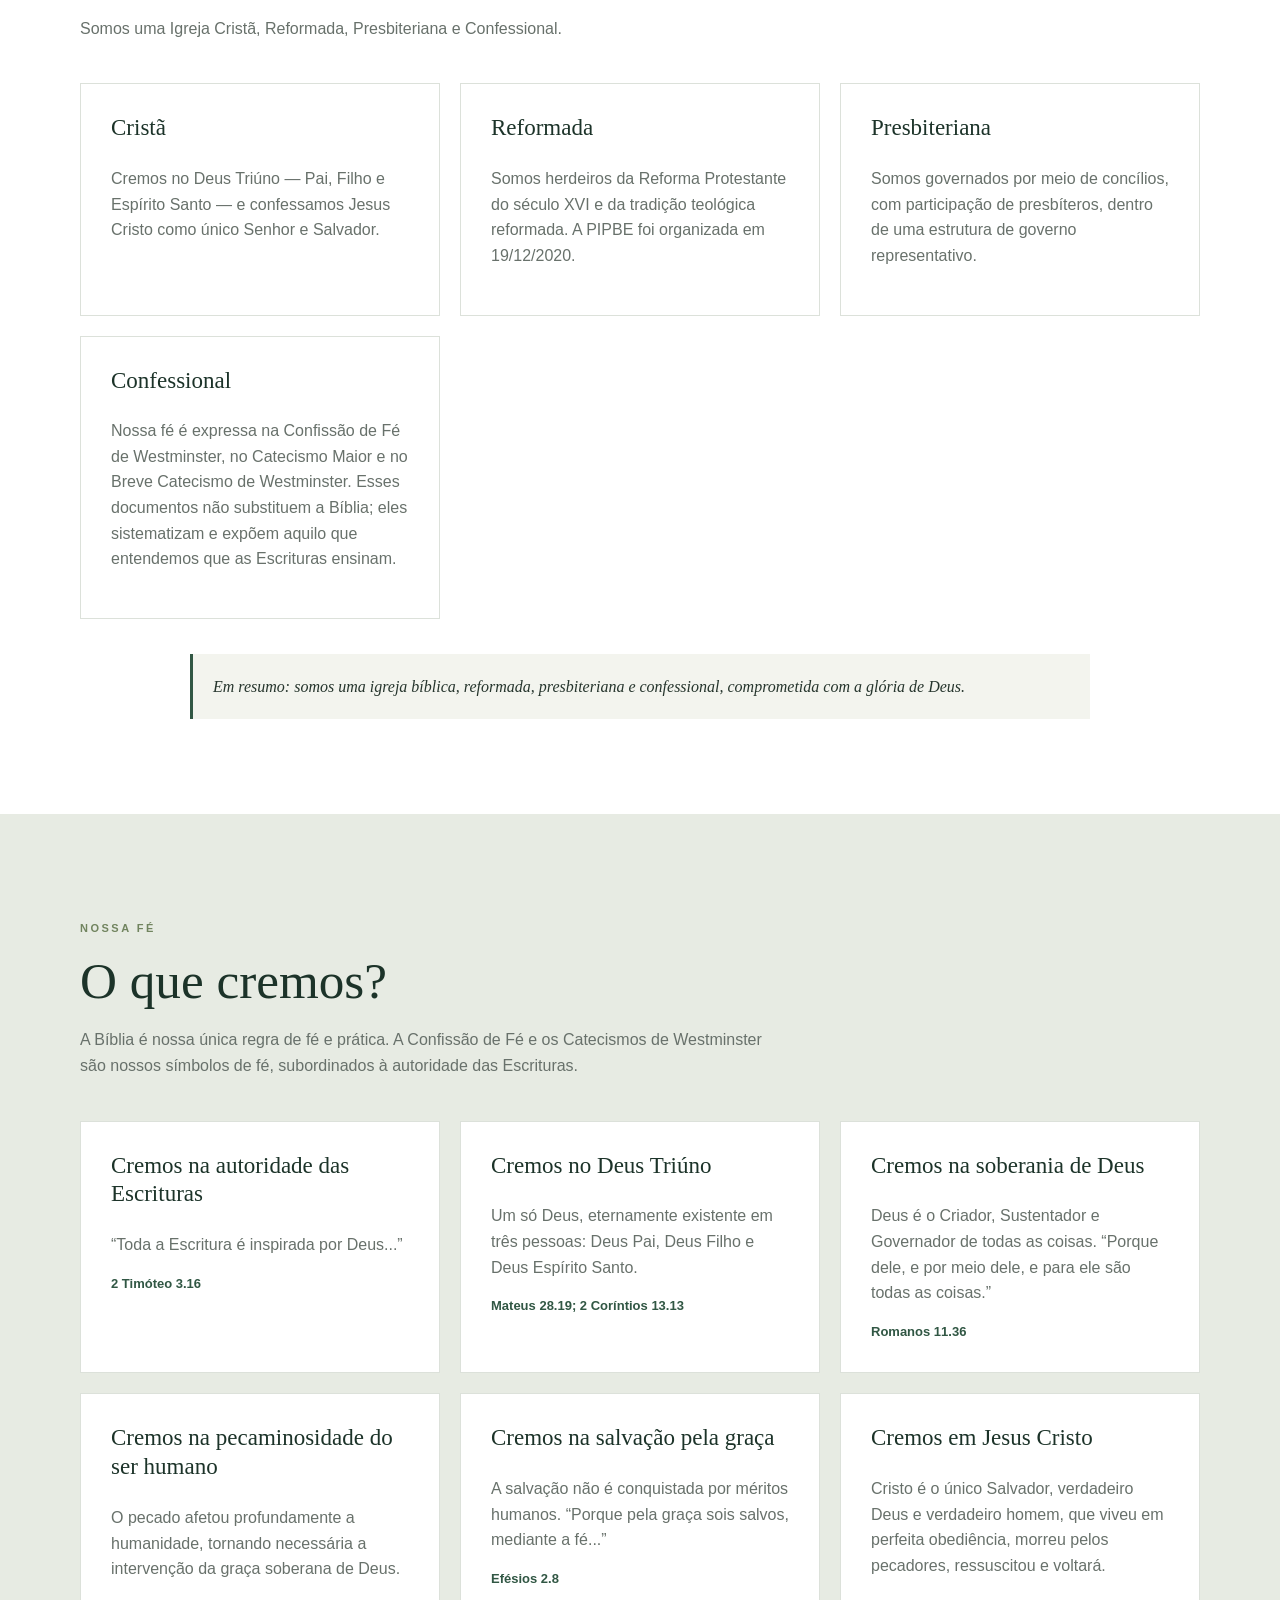
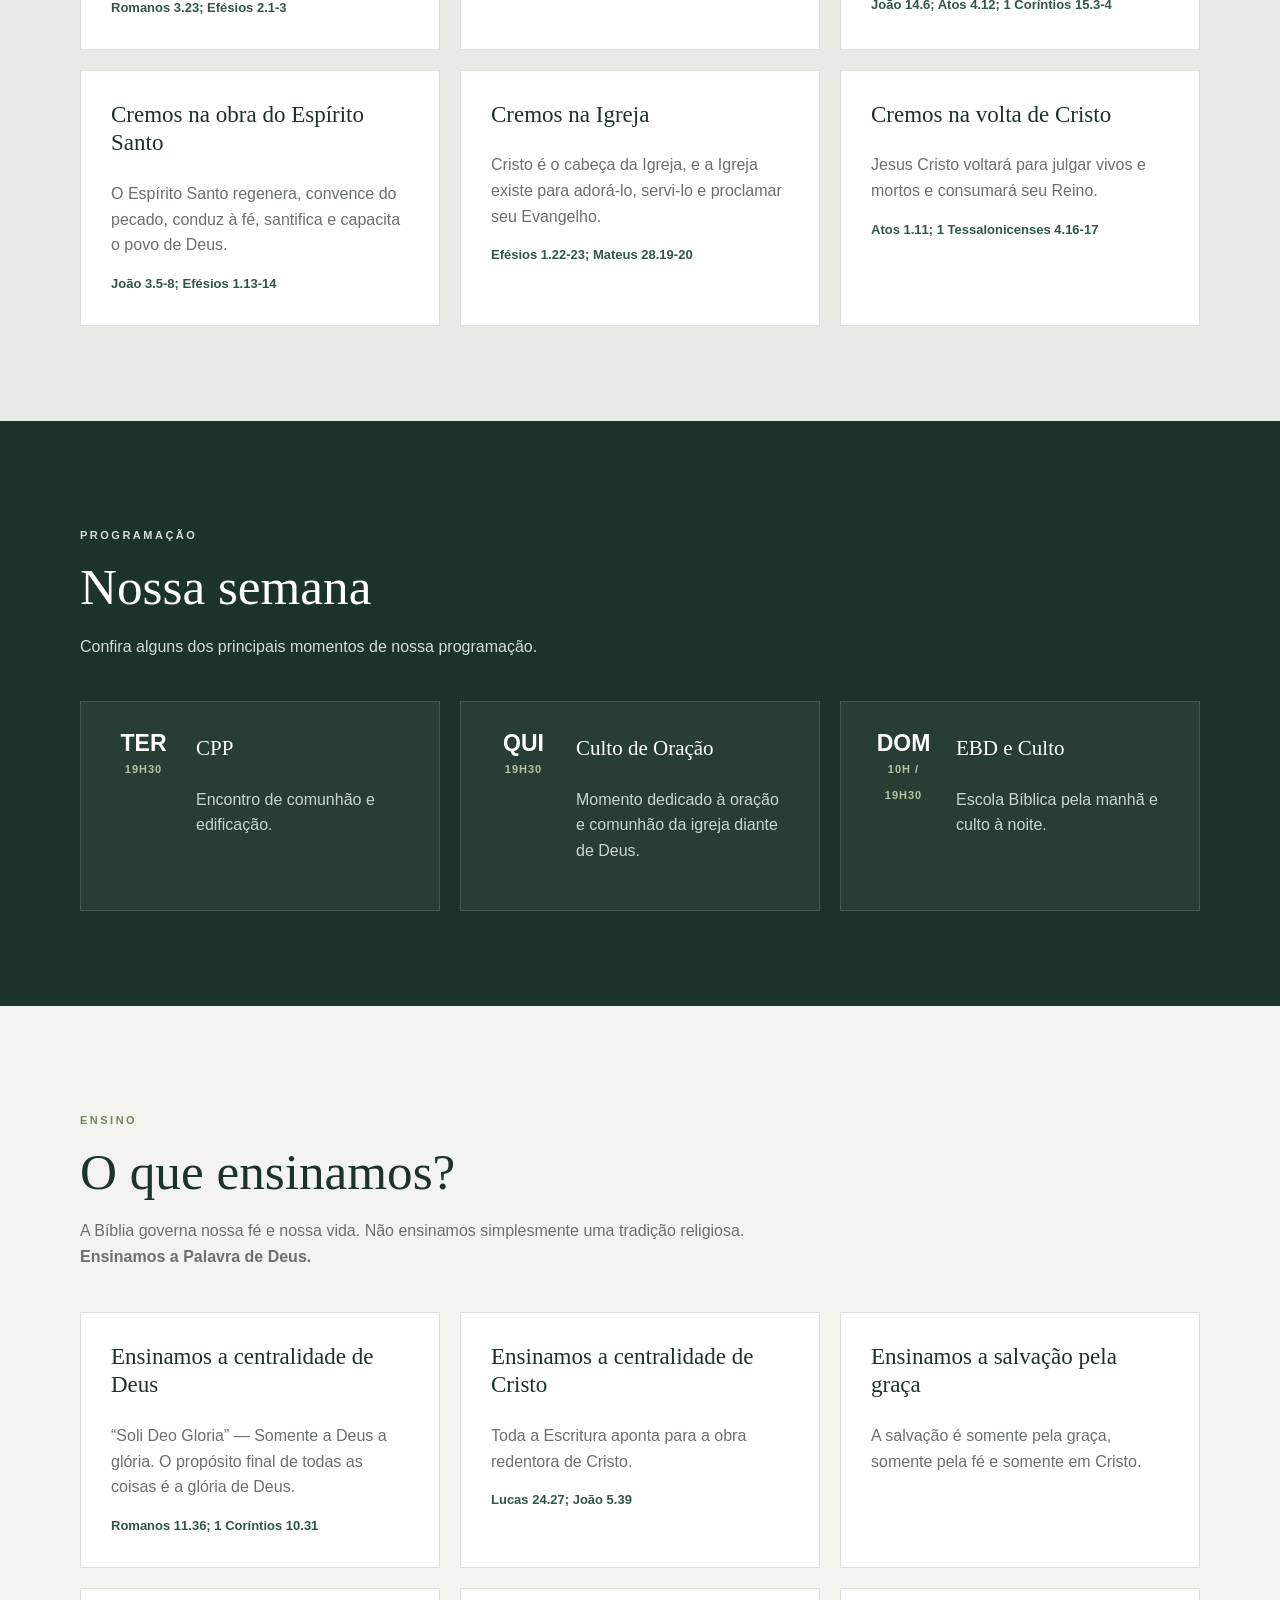
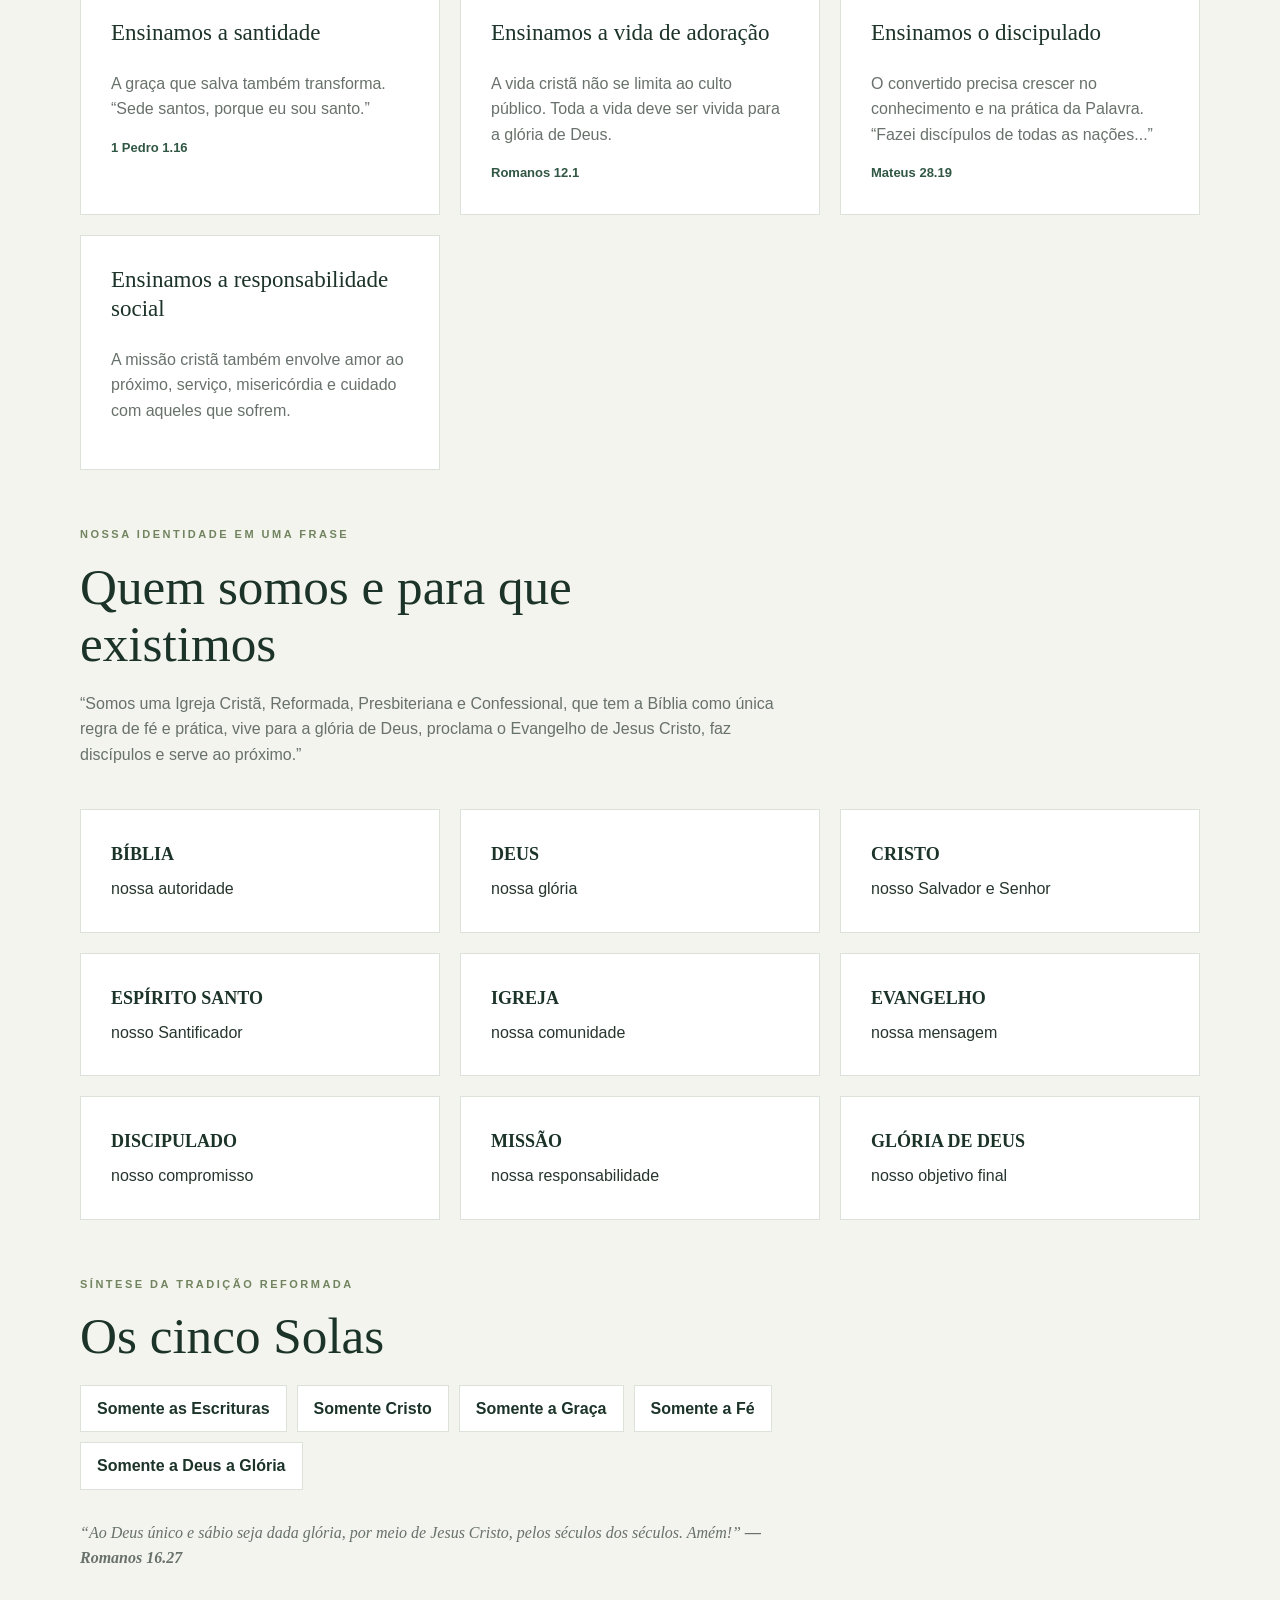
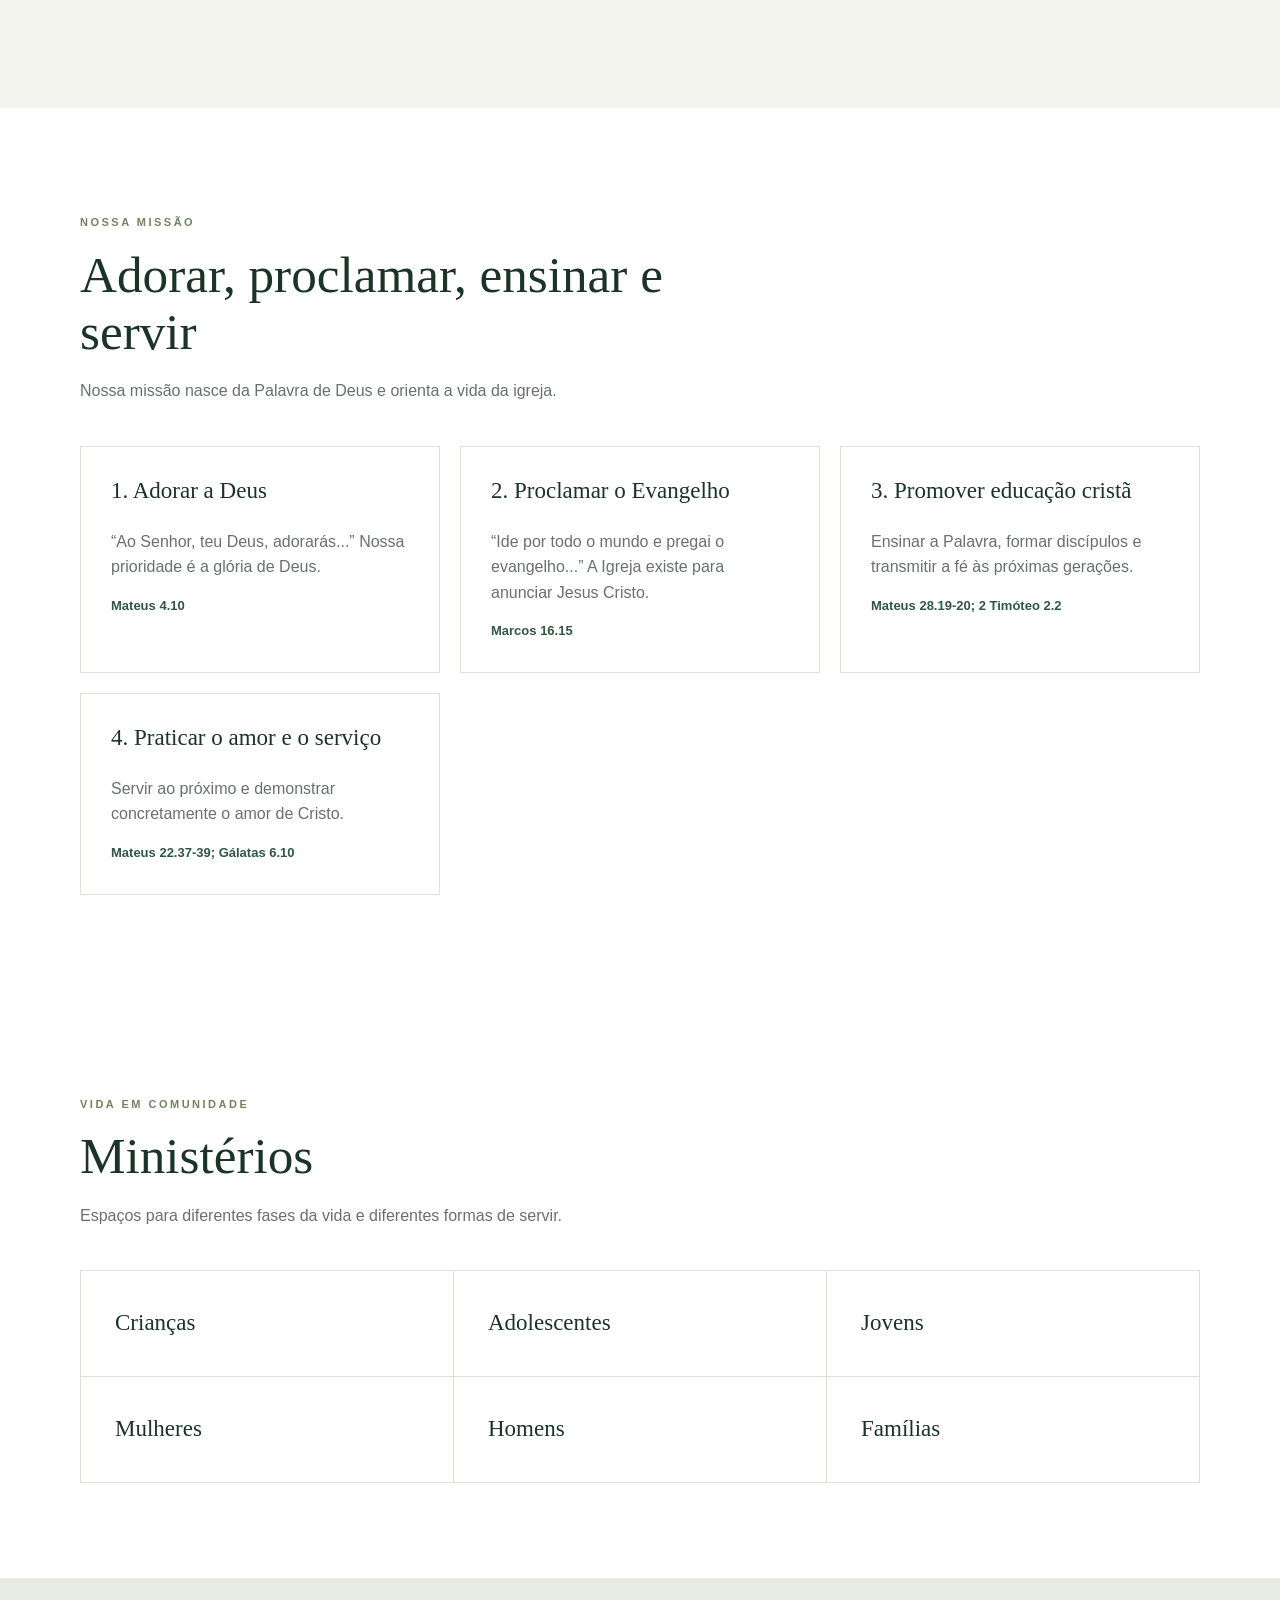
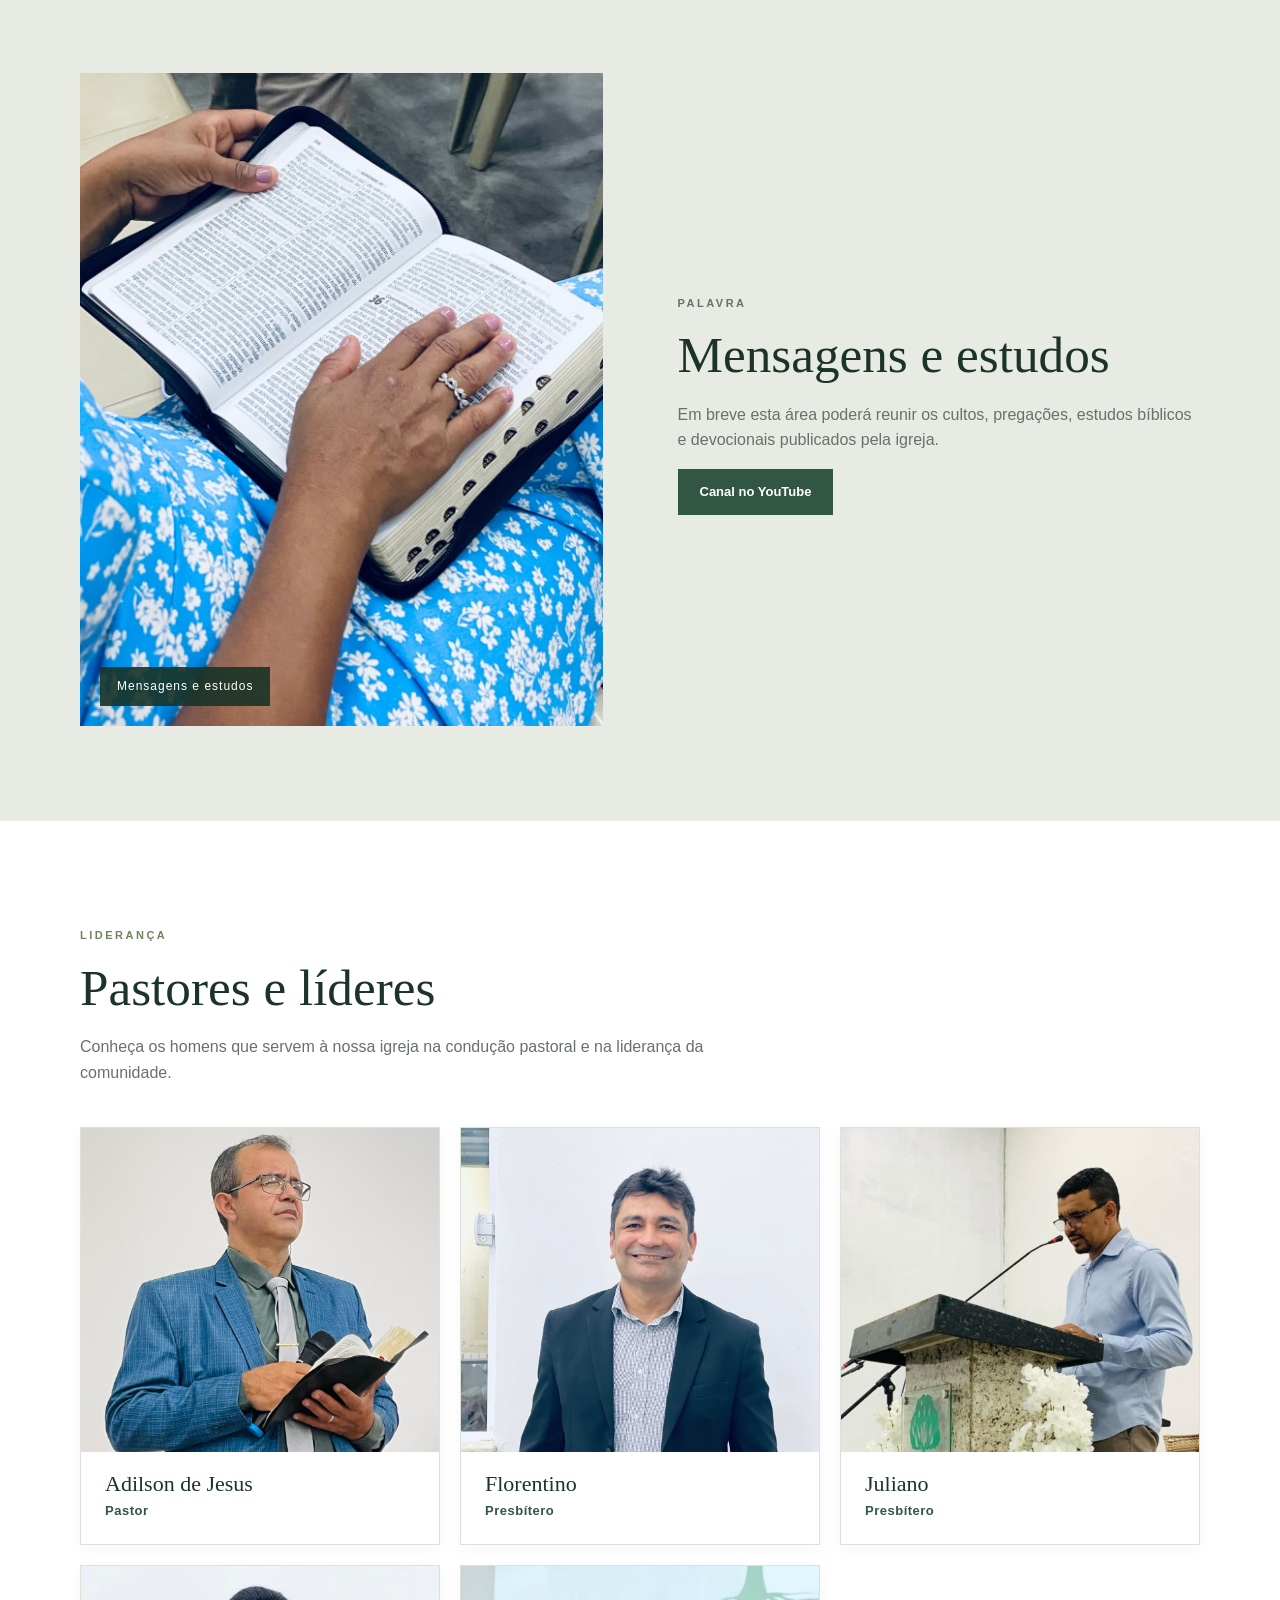
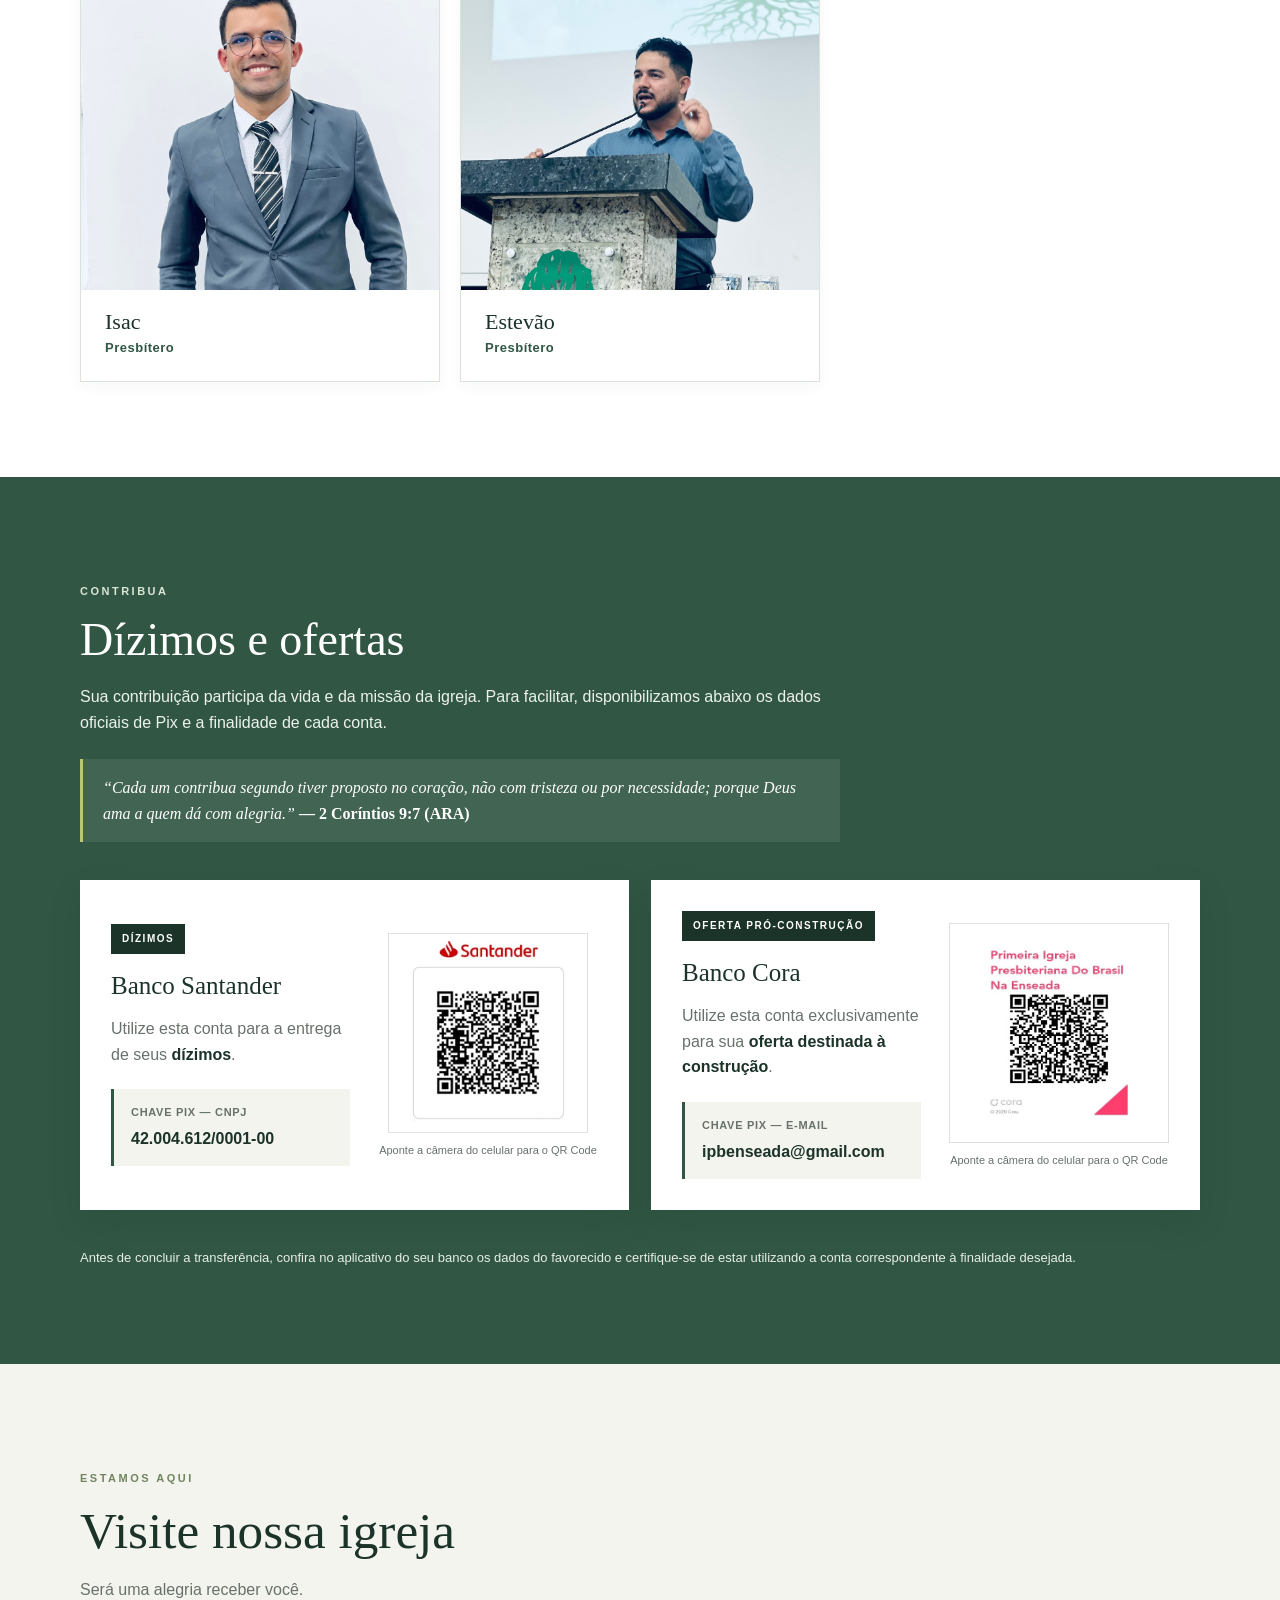
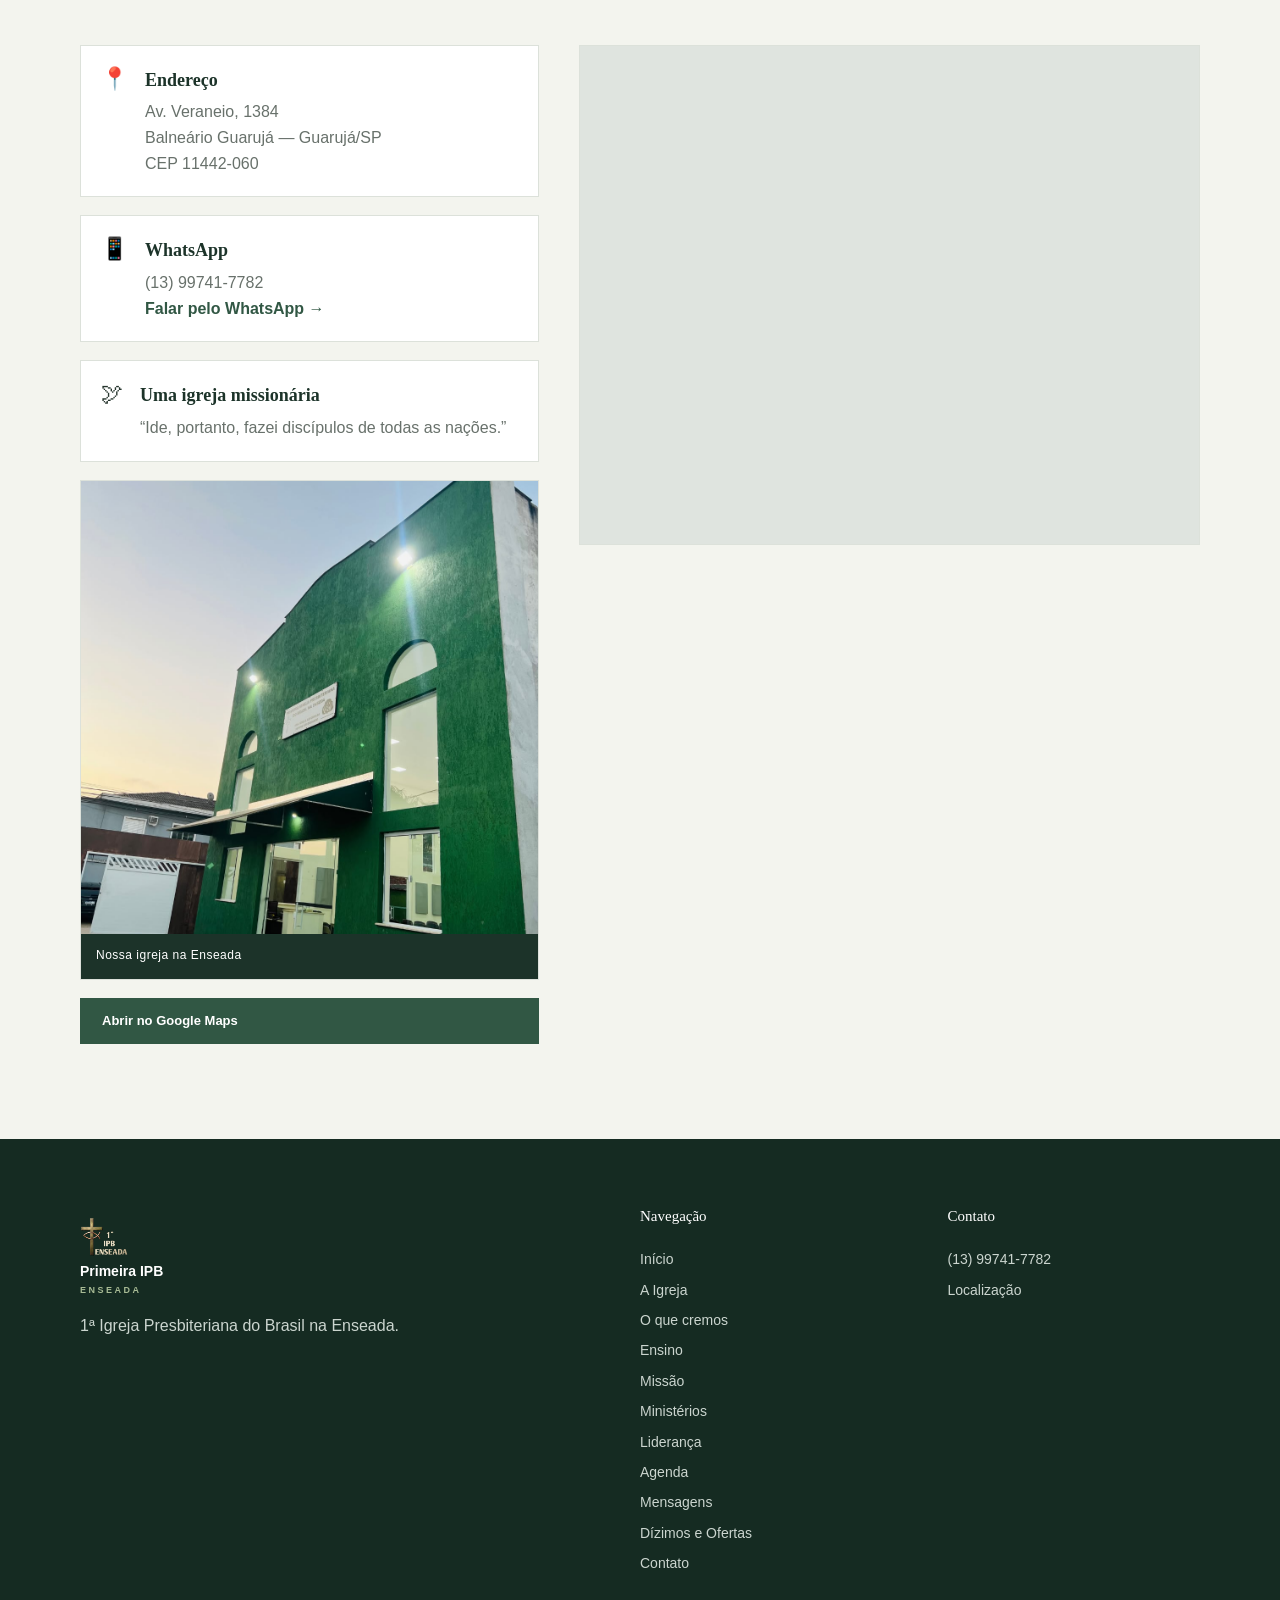
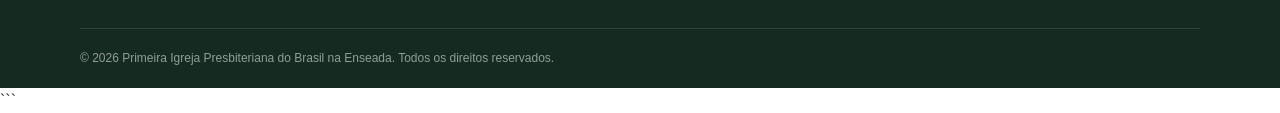
==== commit e2440d54: "Atualiza QR Codes de dizimos e ofertas" ====
--- a/index.html
+++ b/index.html
@@ -1284,9 +1284,9 @@
 
     <section id="ofertas" class="section section-gold">
 
-        <div class="container offer-content">
-
-            <div>
+        <div class="container offer-section">
+
+            <div class="offer-heading">
 
                 <p class="eyebrow eyebrow-dark">
                     Contribua
@@ -1297,15 +1297,112 @@
                 </h2>
 
                 <p>
-                    Em breve disponibilizaremos nesta área
-                    as informações oficiais para contribuições.
-                </p>
-
-            </div>
-
-            <a href="#contato" class="button button-light">
-                Ver informações
-            </a>
+                    Sua contribuição participa da vida e da missão da igreja.
+                    Para facilitar, disponibilizamos abaixo os dados oficiais de Pix
+                    e a finalidade de cada conta.
+                </p>
+
+                <p class="offer-verse">
+                    “Cada um contribua segundo tiver proposto no coração,
+                    não com tristeza ou por necessidade; porque Deus ama
+                    a quem dá com alegria.”
+                    <strong>— 2 Coríntios 9:7 (ARA)</strong>
+                </p>
+
+            </div>
+
+
+            <div class="offer-grid">
+
+                <article class="offer-card">
+
+                    <div class="offer-card-text">
+
+                        <span class="offer-purpose">
+                            DÍZIMOS
+                        </span>
+
+                        <h3>
+                            Banco Santander
+                        </h3>
+
+                        <p>
+                            Utilize esta conta para a entrega de seus
+                            <strong>dízimos</strong>.
+                        </p>
+
+                        <div class="pix-information">
+                            <span>Chave Pix — CNPJ</span>
+                            <strong>42.004.612/0001-00</strong>
+                        </div>
+
+                    </div>
+
+                    <div class="offer-qrcode">
+
+                        <img
+                            src="images/Santander-QRcodePix.jpeg"
+                            alt="QR Code Pix do Banco Santander para dízimos"
+							class="qr-santander"
+                        >
+
+                        <span>
+                            Aponte a câmera do celular para o QR Code
+                        </span>
+
+                    </div>
+
+                </article>
+
+
+                <article class="offer-card">
+
+                    <div class="offer-card-text">
+
+                        <span class="offer-purpose">
+                            OFERTA PRÓ-CONSTRUÇÃO
+                        </span>
+
+                        <h3>
+                            Banco Cora
+                        </h3>
+
+                        <p>
+                            Utilize esta conta exclusivamente para sua
+                            <strong>oferta destinada à construção</strong>.
+                        </p>
+
+                        <div class="pix-information">
+                            <span>Chave Pix — E-mail</span>
+                            <strong>ipbenseada@gmail.com</strong>
+                        </div>
+
+                    </div>
+
+                    <div class="offer-qrcode">
+
+                        <img
+                            src="images/Cora-QRcodePix.jpeg"
+                            alt="QR Code Pix do Banco Cora para oferta pró-construção"
+							class="qr-cora"
+                        >
+
+                        <span>
+                            Aponte a câmera do celular para o QR Code
+                        </span>
+
+                    </div>
+
+                </article>
+
+            </div>
+
+
+            <p class="offer-note">
+                Antes de concluir a transferência, confira no aplicativo do seu banco
+                os dados do favorecido e certifique-se de estar utilizando a conta
+                correspondente à finalidade desejada.
+            </p>
 
         </div>
 
--- a/styles.css
+++ b/styles.css
@@ -116,10 +116,6 @@
     color: white;
 }
 
-.header .logo {
-    transform: translateX(-35px);
-}
-
 .logo-image {
     width: auto;
 
@@ -326,10 +322,6 @@
 
     color: white;
 
-    /*
-       Antes: clamp(43px, 6vw, 76px)
-       Agora: escala mais equilibrada para o banner.
-    */
     font-size: clamp(40px, 5vw, 64px);
 
     line-height: 1.06;
@@ -1005,27 +997,34 @@
    OFERTAS
 ========================================================= */
 
-.offer-content {
+.offer-section {
     display: flex;
 
-    align-items: center;
-
-    justify-content: space-between;
-
-    gap: 40px;
-}
-
-.offer-content h2 {
+    flex-direction: column;
+
+    gap: 38px;
+}
+
+.offer-heading {
+    max-width: 760px;
+}
+
+.offer-heading h2 {
     margin-top: 0;
+    margin-bottom: 18px;
 
     color: white;
 
     font-family: Georgia, "Times New Roman", serif;
 
     font-size: 46px;
-}
-
-.offer-content p {
+
+    line-height: 1.12;
+}
+
+.offer-heading > p:not(.eyebrow):not(.offer-verse) {
+    margin-bottom: 0;
+
     color: #edf2ed;
 }
 
@@ -1033,6 +1032,192 @@
     color: #dbe5d6;
 }
 
+.offer-verse {
+    margin: 24px 0 0;
+
+    padding: 16px 20px;
+
+    border-left: 3px solid var(--verde-claro);
+
+    background: rgba(255, 255, 255, 0.08);
+
+    color: white;
+
+    font-family: Georgia, "Times New Roman", serif;
+
+    font-style: italic;
+}
+
+.offer-verse strong {
+    font-style: normal;
+}
+
+.offer-grid {
+    display: grid;
+
+    grid-template-columns: repeat(2, minmax(0, 1fr));
+
+    gap: 22px;
+}
+
+.offer-card {
+    display: grid;
+
+    grid-template-columns: minmax(0, 1fr) 220px;
+
+    gap: 28px;
+
+    align-items: center;
+
+    padding: 30px;
+
+    background: white;
+
+    color: var(--texto);
+
+    border: 1px solid rgba(255, 255, 255, 0.22);
+
+    box-shadow: 0 12px 30px rgba(20, 45, 34, 0.12);
+}
+
+.offer-purpose {
+    display: inline-block;
+
+    margin-bottom: 12px;
+
+    padding: 7px 11px;
+
+    background: var(--verde-escuro);
+
+    color: white;
+
+    font-size: 10px;
+
+    font-weight: bold;
+
+    letter-spacing: 1.5px;
+}
+
+.offer-card h3 {
+    margin: 0 0 10px;
+
+    color: var(--verde-escuro);
+
+    font-size: 25px;
+}
+
+.offer-card p {
+    margin: 0;
+
+    color: var(--cinza);
+}
+
+.offer-card p strong {
+    color: var(--verde-escuro);
+}
+
+.pix-information {
+    margin-top: 22px;
+
+    padding: 15px 17px;
+
+    background: var(--offwhite);
+
+    border-left: 3px solid var(--verde);
+}
+
+.pix-information span,
+.pix-information strong {
+    display: block;
+}
+
+.pix-information span {
+    margin-bottom: 4px;
+
+    color: var(--cinza);
+
+    font-size: 11px;
+
+    font-weight: bold;
+
+    letter-spacing: 0.7px;
+
+    text-transform: uppercase;
+}
+
+.pix-information strong {
+    overflow-wrap: anywhere;
+
+    color: var(--verde-escuro);
+
+    font-size: 16px;
+}
+
+
+/* =========================================================
+   QR CODES
+========================================================= */
+
+.offer-qrcode {
+    width: 100%;
+
+    text-align: center;
+}
+
+.offer-qrcode img {
+    width: 220px;
+    height: 220px;
+
+    max-width: 100%;
+
+    margin: 0 auto 10px;
+
+    padding: 7px;
+
+    object-fit: contain;
+
+    aspect-ratio: 1 / 1;
+
+    background: white;
+
+    border: 1px solid var(--borda);
+}
+
+.offer-qrcode span {
+    display: block;
+
+    color: var(--cinza);
+
+    font-size: 11px;
+
+    line-height: 1.4;
+}
+
+
+/* =========================================================
+   QR CODES - TAMANHO INDIVIDUAL
+========================================================= */
+
+/* Santander - padrão menor */
+.offer-qrcode img.qr-santander {
+    width: 200px;
+    height: 200px;
+}
+
+/* Cora - padrão maior */
+.offer-qrcode img.qr-cora {
+    width: 220px;
+    height: 220px;
+}
+
+.offer-note {
+    margin: 0;
+
+    color: #e7eee8;
+
+    font-size: 13px;
+}
+
 
 /* =========================================================
    CONTATO
@@ -1254,6 +1439,10 @@
 ========================================================= */
 
 @media (max-width: 1000px) {
+
+    .offer-grid {
+        grid-template-columns: 1fr;
+    }
 
     .nav {
         gap: 18px;
@@ -1281,6 +1470,28 @@
     .contact-layout {
         grid-template-columns: 0.9fr 1.1fr;
     }
+
+    /* QR Code - Tablet */
+    .offer-card {
+        grid-template-columns: minmax(0, 1fr) 190px;
+    }
+
+    .offer-qrcode img {
+        width: 190px;
+        height: 190px;
+    }
+
+    /* Tamanho individual - Santander */
+    .offer-qrcode img.qr-santander {
+        width: 170px;
+        height: 170px;
+    }
+
+    /* Tamanho individual - Cora */
+    .offer-qrcode img.qr-cora {
+        width: 190px;
+        height: 190px;
+    }
 }
 
 
@@ -1359,10 +1570,25 @@
         grid-template-columns: 1fr;
     }
 
-    .offer-content {
-        flex-direction: column;
-
-        align-items: flex-start;
+    .offer-card {
+        grid-template-columns: minmax(0, 1fr) 190px;
+    }
+
+    .offer-qrcode img {
+        width: 190px;
+        height: 190px;
+    }
+
+    /* Tamanho individual - Santander */
+    .offer-qrcode img.qr-santander {
+        width: 170px;
+        height: 170px;
+    }
+
+    /* Tamanho individual - Cora */
+    .offer-qrcode img.qr-cora {
+        width: 190px;
+        height: 190px;
     }
 }
 
@@ -1430,8 +1656,42 @@
         font-size: 38px;
     }
 
-    .offer-content h2 {
+    .offer-heading h2 {
         font-size: 38px;
+    }
+
+    .offer-card {
+        grid-template-columns: 1fr;
+
+        padding: 24px;
+    }
+
+    .offer-qrcode {
+        padding-top: 4px;
+    }
+
+    /* =====================================================
+       QR CODES - CELULAR
+       O tamanho nunca ultrapassa a largura disponível.
+    ===================================================== */
+
+    .offer-qrcode img {
+        width: min(240px, 100%);
+        height: auto;
+
+        aspect-ratio: 1 / 1;
+    }
+
+    /* Santander - até 240px */
+    .offer-qrcode img.qr-santander {
+        width: min(220px, 100%);
+        height: auto;
+    }
+
+    /* Cora - até 200px */
+    .offer-qrcode img.qr-cora {
+        width: min(240px, 100%);
+        height: auto;
     }
 
     .people-grid {
